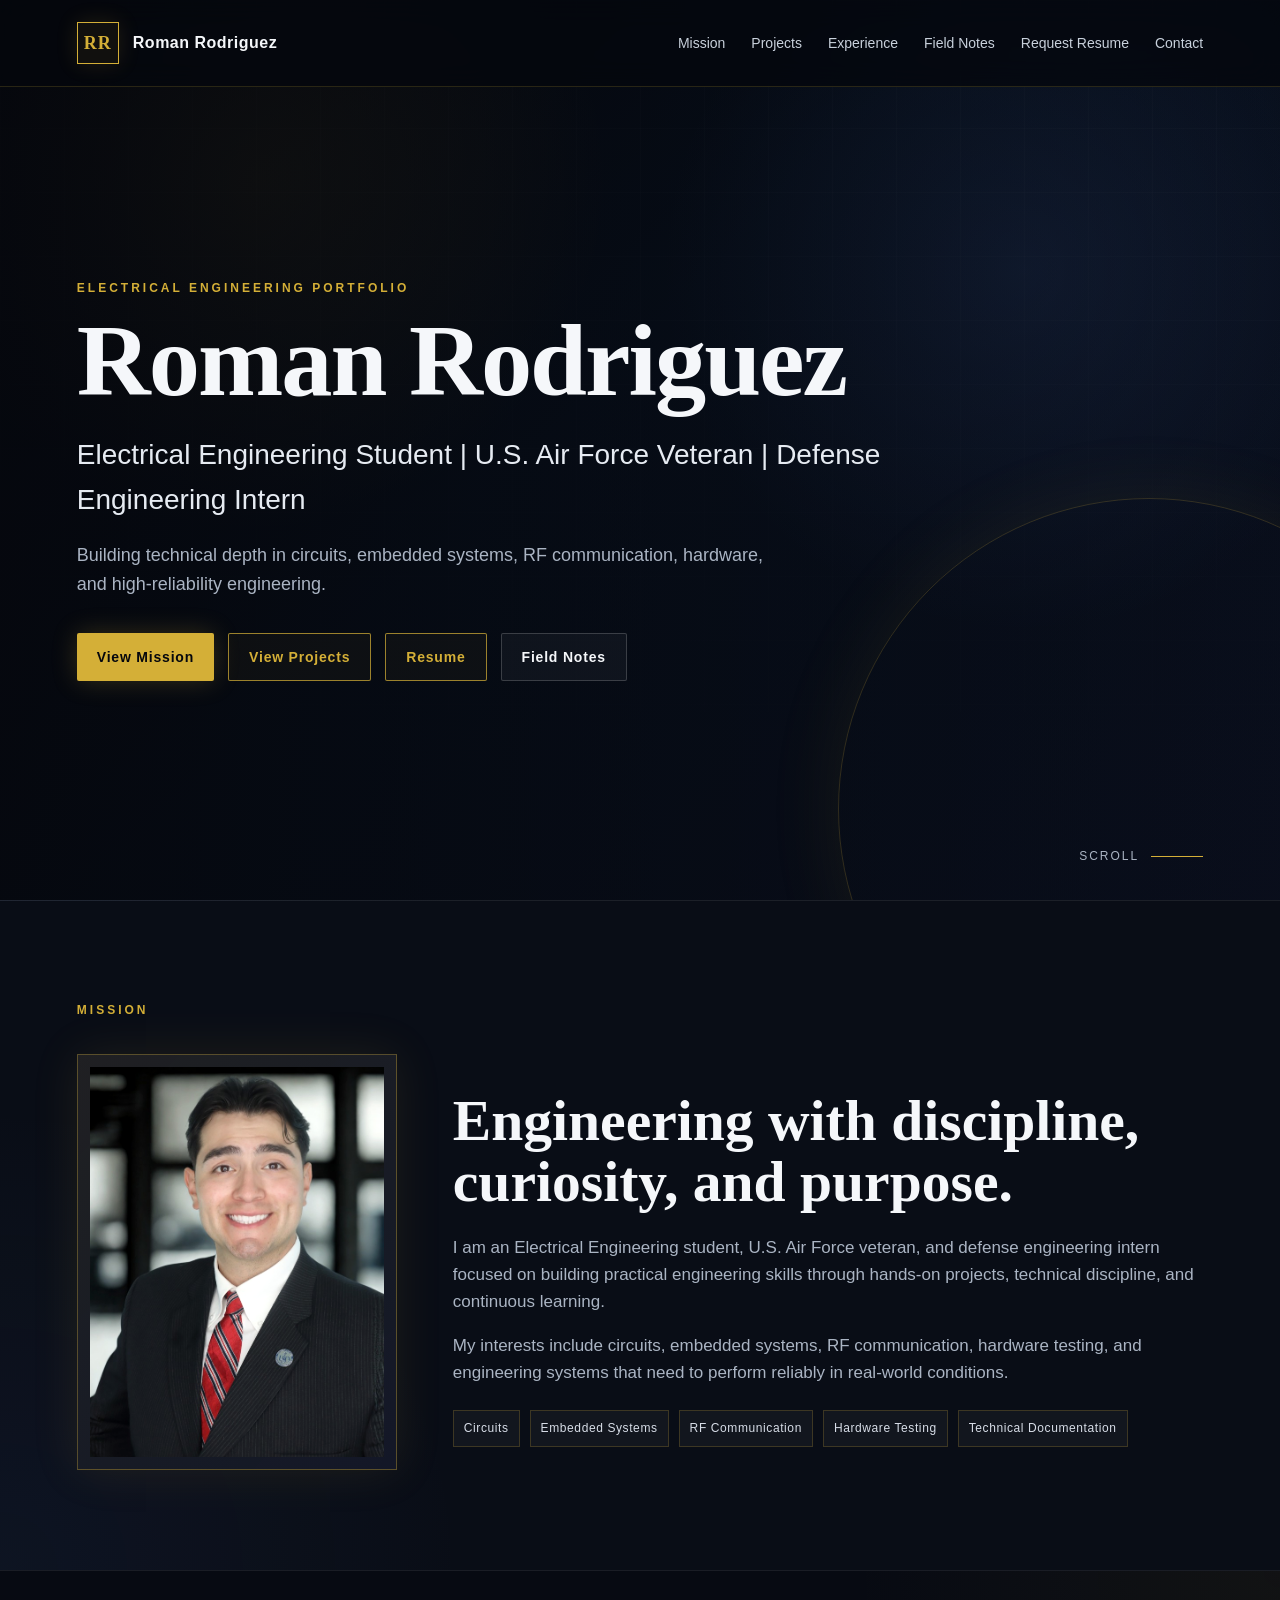
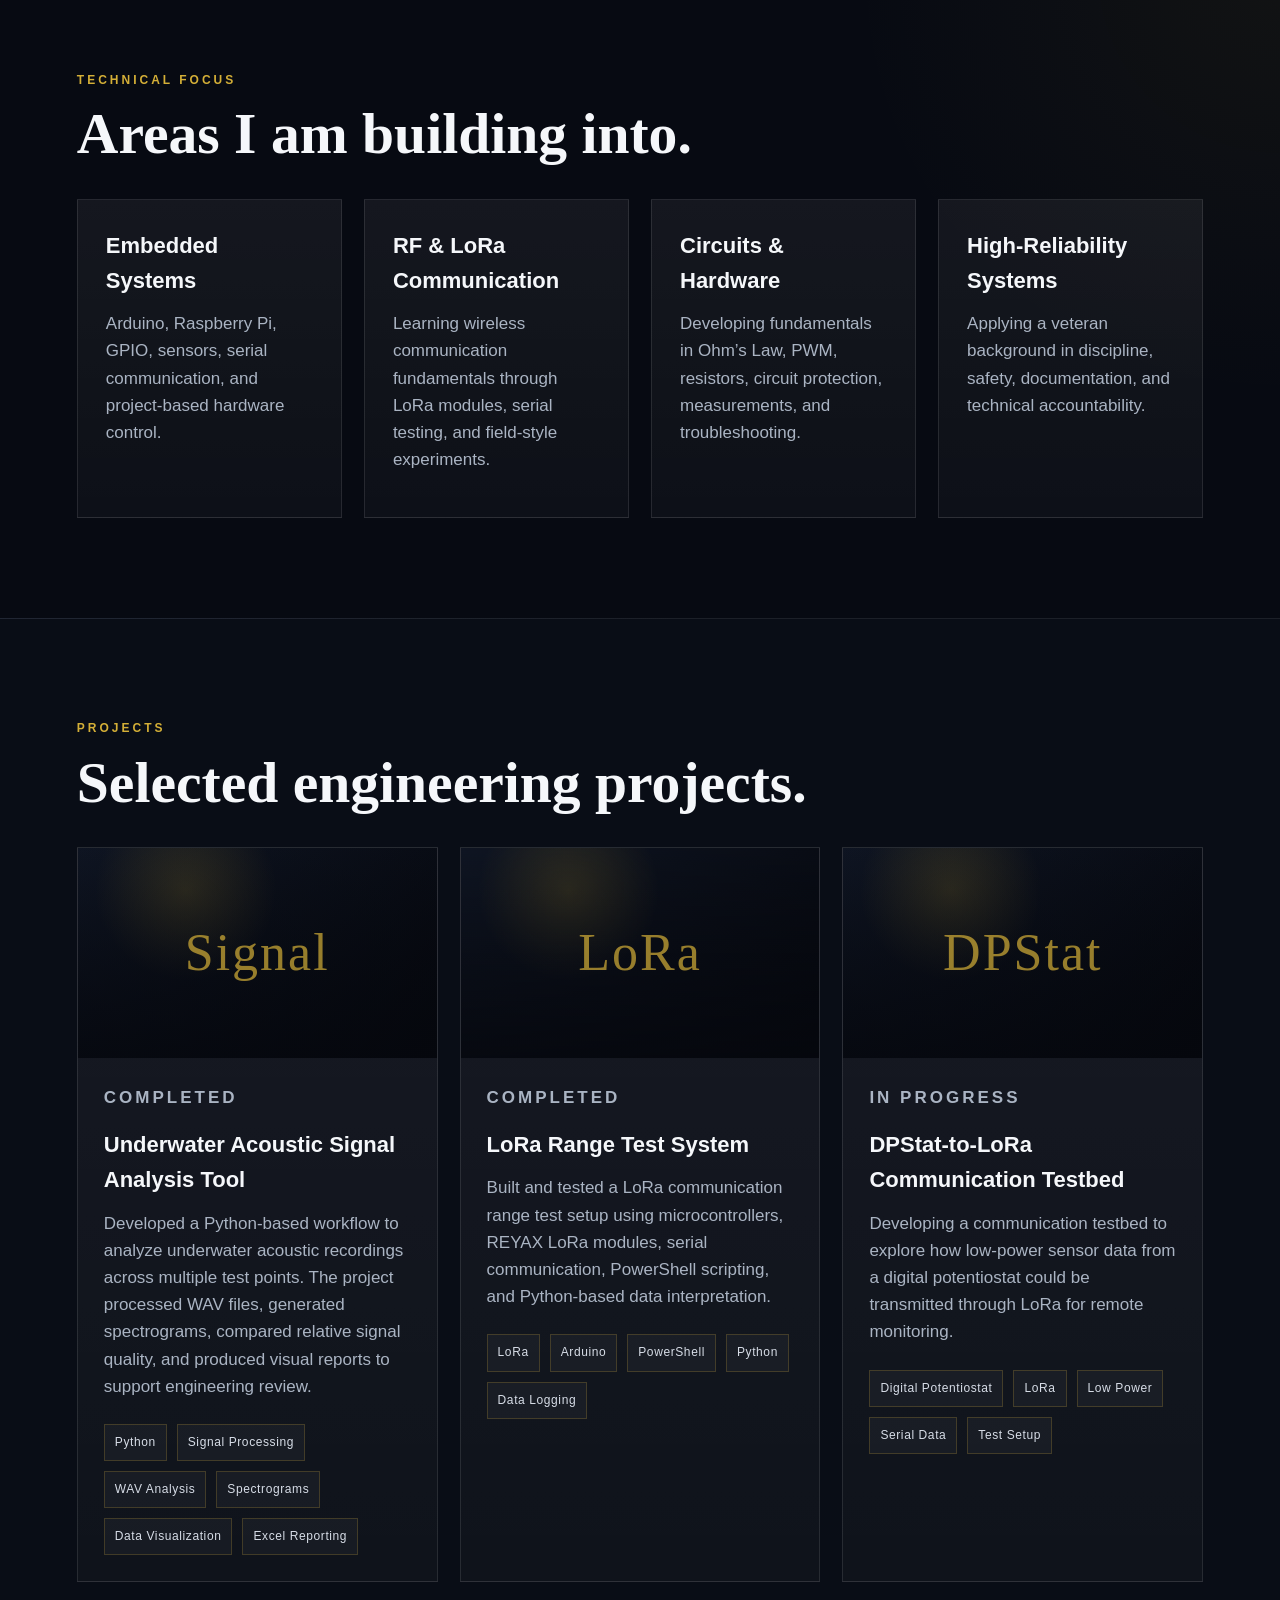
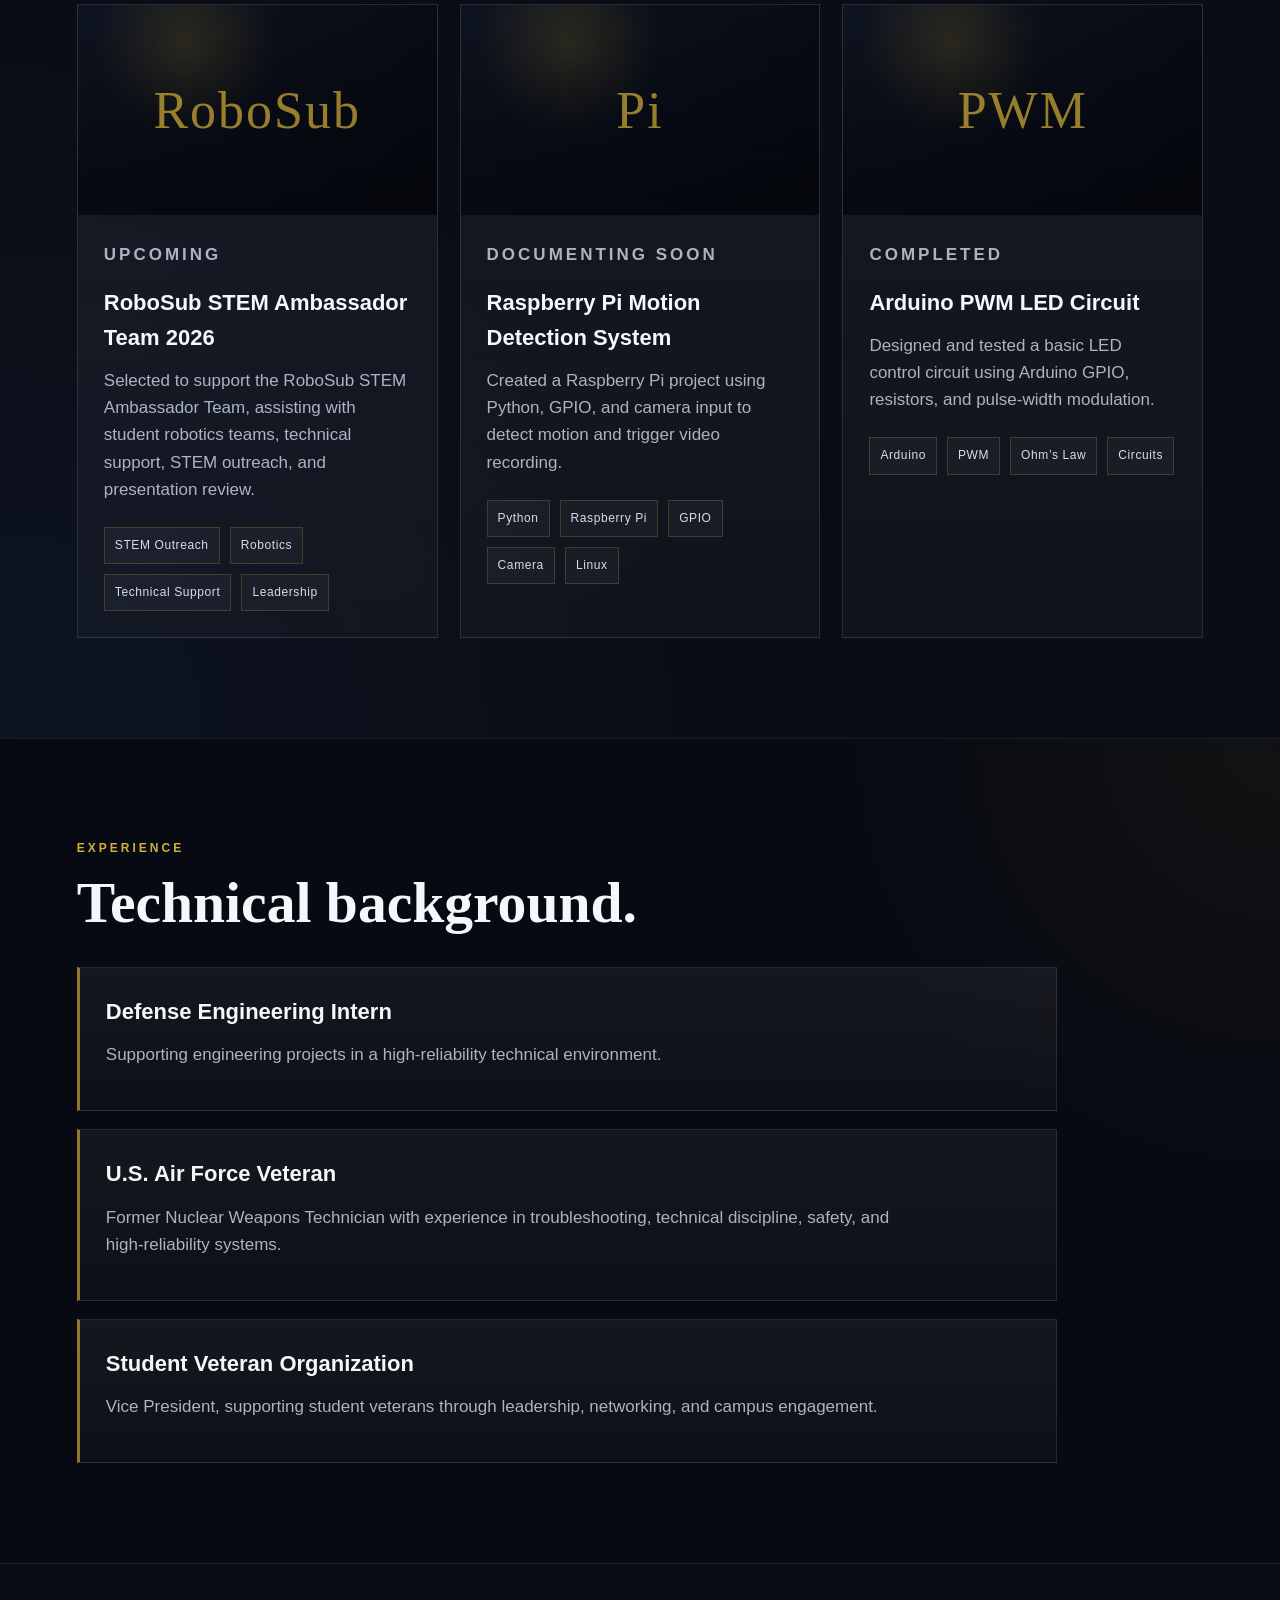
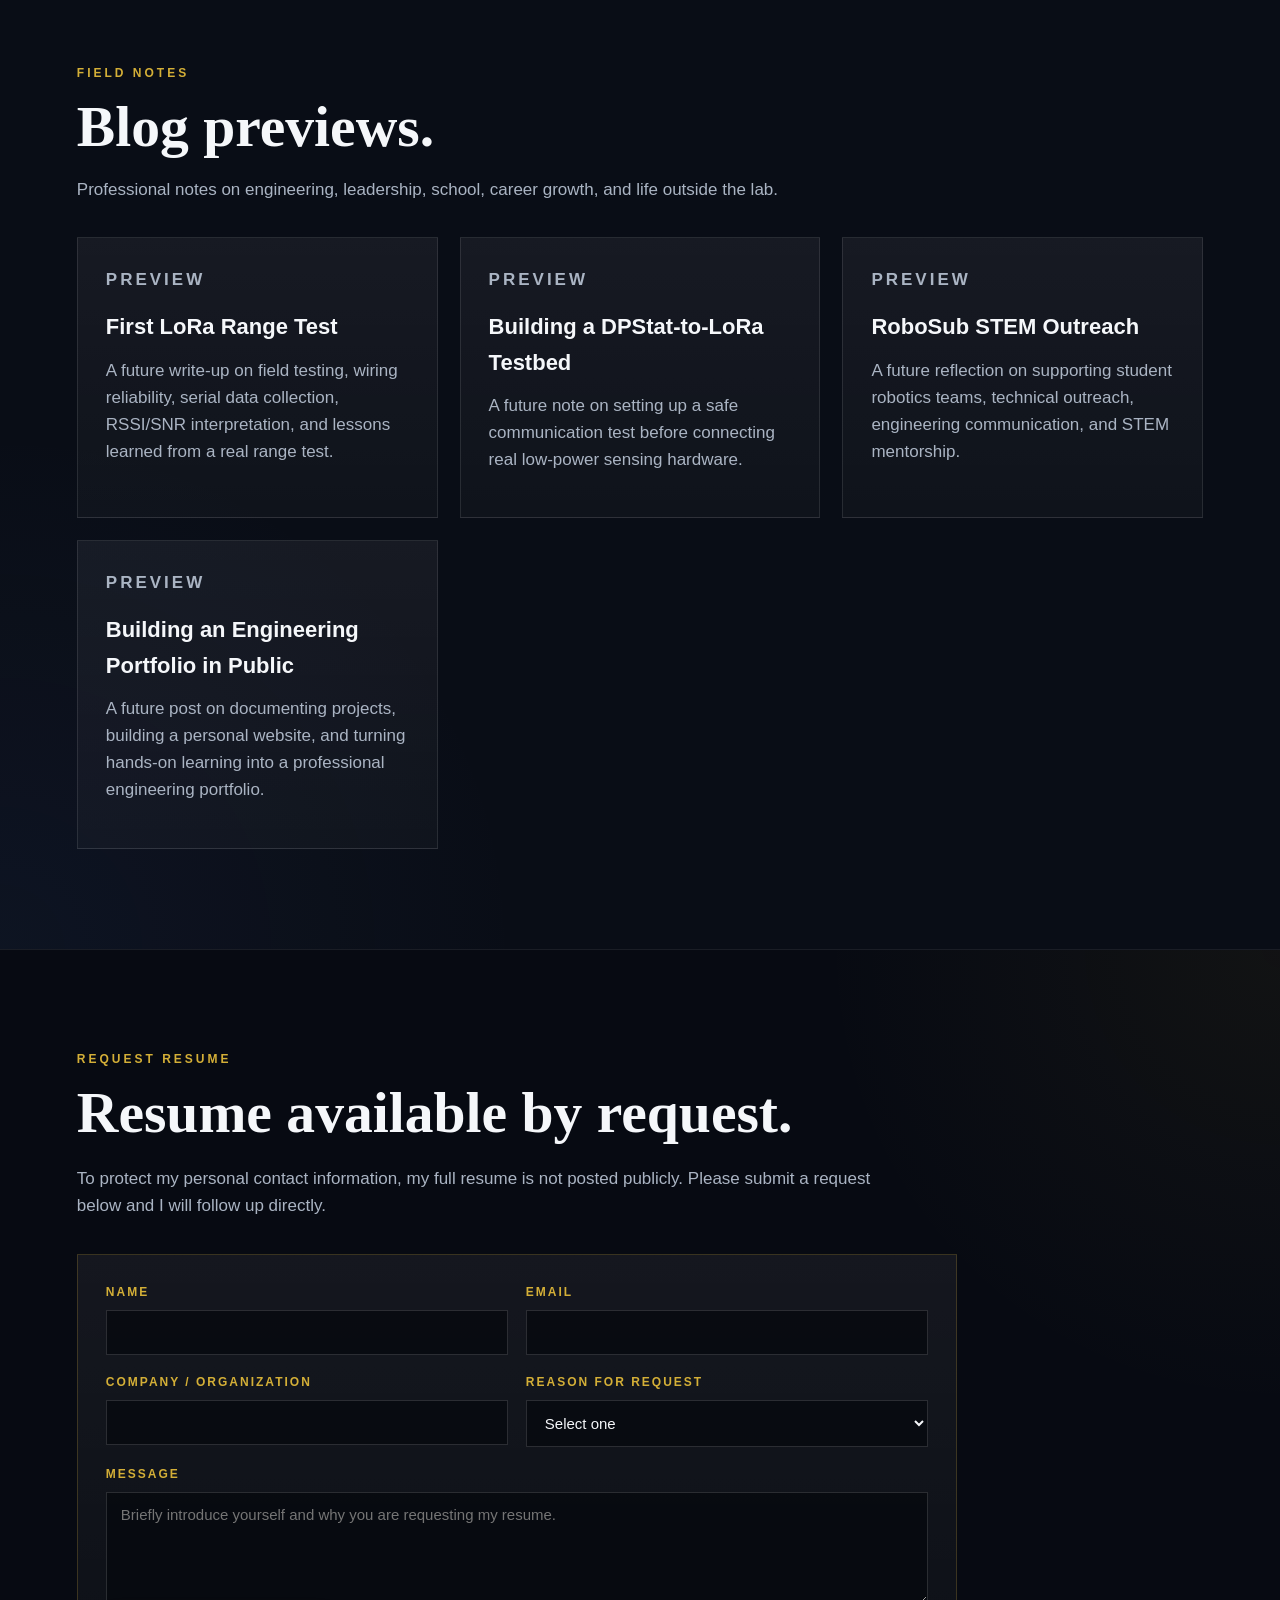
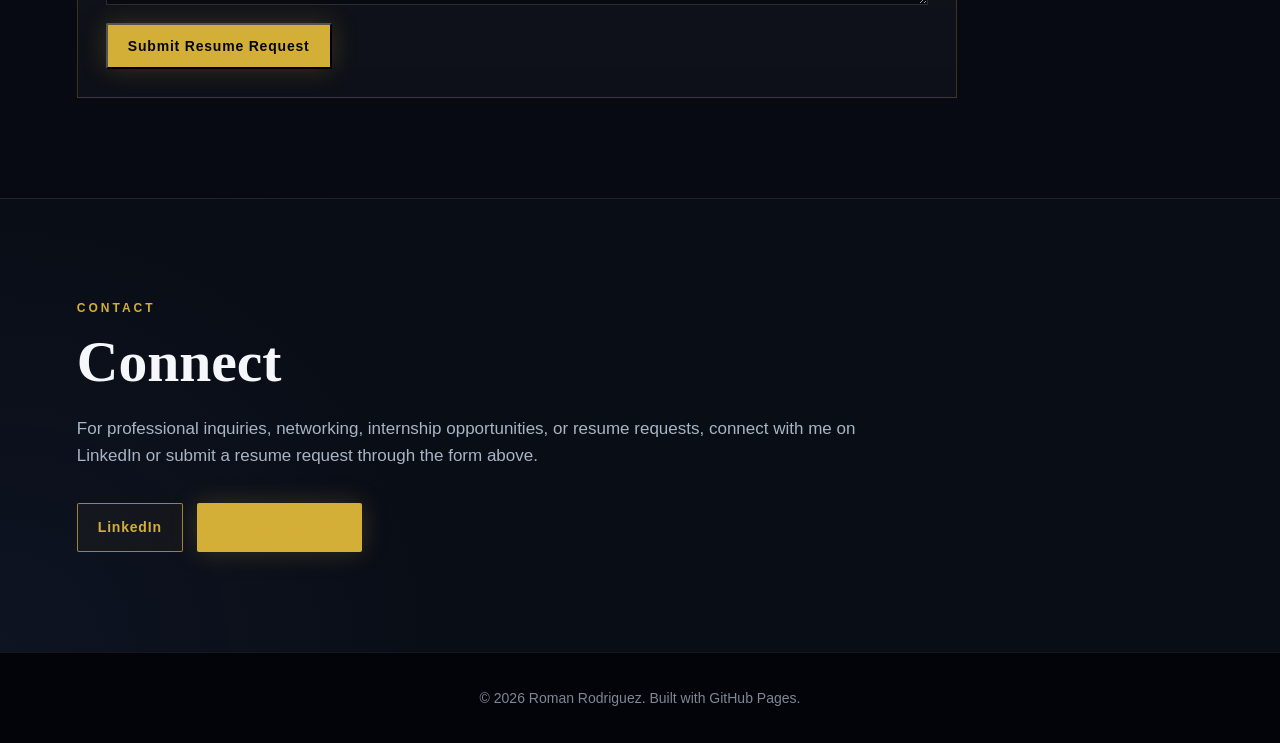
==== index.html @ f1b7f24e "Enhance project section with new project details Added details for the Underwater Acoustic Signal An" ====
<!DOCTYPE html>
<html lang="en">
<head>
  <meta charset="UTF-8" />
  <meta name="viewport" content="width=device-width, initial-scale=1.0" />

  <title>Roman Rodriguez | Electrical Engineering Portfolio</title>
  <meta name="description" content="Roman Rodriguez - Electrical Engineering student, U.S. Air Force veteran, and defense engineering intern building skills in circuits, embedded systems, RF communication, hardware, and high-reliability engineering." />

  <link rel="stylesheet" href="style.css" />
</head>

<body>
  <header class="site-header">
    <a href="#home" class="brand">
      <span class="logo-box">RR</span>
      <span>Roman Rodriguez</span>
    </a>

    <nav class="nav-links">
      <a href="#mission">Mission</a>
      <a href="#projects">Projects</a>
      <a href="#experience">Experience</a>
      <a href="#field-notes">Field Notes</a>
      <a href="#resume">Request Resume</a>
      <a href="#contact">Contact</a>
    </nav>
  </header>

  <main>
    <section id="home" class="hero">
      <div class="hero-overlay"></div>

      <div class="hero-content">
        <p class="eyebrow">Electrical Engineering Portfolio</p>

        <h1>Roman Rodriguez</h1>

        <p class="hero-subtitle">
          Electrical Engineering Student | U.S. Air Force Veteran | Defense Engineering Intern
        </p>

        <p class="hero-text">
          Building technical depth in circuits, embedded systems, RF communication,
          hardware, and high-reliability engineering.
        </p>

        <div class="hero-buttons">
          <a href="#mission" class="btn primary">View Mission</a>
          <a href="#projects" class="btn secondary">View Projects</a>
          <a href="#resume" class="btn secondary">Resume</a>
          <a href="#field-notes" class="btn ghost">Field Notes</a>
        </div>
      </div>

      <div class="scroll-indicator">
        <span>Scroll</span>
        <div class="scroll-line"></div>
      </div>
    </section>

    <section id="mission" class="section mission-section">
      <div class="section-label">Mission</div>

      <div class="mission-grid">
        <div class="portrait-frame">
          <img src="images/headshot.jpg" alt="Roman Rodriguez headshot">
        </div>

        <div>
          <h2>Engineering with discipline, curiosity, and purpose.</h2>

          <p>
            I am an Electrical Engineering student, U.S. Air Force veteran, and
            defense engineering intern focused on building practical engineering
            skills through hands-on projects, technical discipline, and continuous learning.
          </p>

          <p>
            My interests include circuits, embedded systems, RF communication,
            hardware testing, and engineering systems that need to perform reliably
            in real-world conditions.
          </p>

          <div class="focus-tags">
            <span>Circuits</span>
            <span>Embedded Systems</span>
            <span>RF Communication</span>
            <span>Hardware Testing</span>
            <span>Technical Documentation</span>
          </div>
        </div>
      </div>
    </section>

    <section class="section focus-section">
      <div class="section-label">Technical Focus</div>

      <h2>Areas I am building into.</h2>

      <div class="cards four-cards">
        <article class="card">
          <h3>Embedded Systems</h3>
          <p>Arduino, Raspberry Pi, GPIO, sensors, serial communication, and project-based hardware control.</p>
        </article>

        <article class="card">
          <h3>RF & LoRa Communication</h3>
          <p>Learning wireless communication fundamentals through LoRa modules, serial testing, and field-style experiments.</p>
        </article>

        <article class="card">
          <h3>Circuits & Hardware</h3>
          <p>Developing fundamentals in Ohm’s Law, PWM, resistors, circuit protection, measurements, and troubleshooting.</p>
        </article>

        <article class="card">
          <h3>High-Reliability Systems</h3>
          <p>Applying a veteran background in discipline, safety, documentation, and technical accountability.</p>
        </article>
      </div>
    </section>

   <section id="projects" class="section projects-section">
  <div class="section-label">Projects</div>

  <h2>Selected engineering projects.</h2>

  <div class="cards project-cards">
    <article class="project-card">
      <div class="project-image placeholder-bg">Signal</div>
      <div class="project-content">
        <p class="status">Completed</p>
        <h3>Underwater Acoustic Signal Analysis Tool</h3>
        <p>
          Developed a Python-based workflow to analyze underwater acoustic recordings
          across multiple test points. The project processed WAV files, generated
          spectrograms, compared relative signal quality, and produced visual reports
          to support engineering review.
        </p>
        <div class="project-tags">
          <span>Python</span>
          <span>Signal Processing</span>
          <span>WAV Analysis</span>
          <span>Spectrograms</span>
          <span>Data Visualization</span>
          <span>Excel Reporting</span>
        </div>
      </div>
    </article>

    <article class="project-card">
      <div class="project-image placeholder-bg">LoRa</div>
      <div class="project-content">
        <p class="status">Completed</p>
        <h3>LoRa Range Test System</h3>
        <p>
          Built and tested a LoRa communication range test setup using microcontrollers,
          REYAX LoRa modules, serial communication, PowerShell scripting, and Python-based
          data interpretation.
        </p>
        <div class="project-tags">
          <span>LoRa</span>
          <span>Arduino</span>
          <span>PowerShell</span>
          <span>Python</span>
          <span>Data Logging</span>
        </div>
      </div>
    </article>

    <article class="project-card">
      <div class="project-image placeholder-bg">DPStat</div>
      <div class="project-content">
        <p class="status">In Progress</p>
        <h3>DPStat-to-LoRa Communication Testbed</h3>
        <p>
          Developing a communication testbed to explore how low-power sensor data from a
          digital potentiostat could be transmitted through LoRa for remote monitoring.
        </p>
        <div class="project-tags">
          <span>Digital Potentiostat</span>
          <span>LoRa</span>
          <span>Low Power</span>
          <span>Serial Data</span>
          <span>Test Setup</span>
        </div>
      </div>
    </article>

    <article class="project-card">
      <div class="project-image placeholder-bg">RoboSub</div>
      <div class="project-content">
        <p class="status">Upcoming</p>
        <h3>RoboSub STEM Ambassador Team 2026</h3>
        <p>
          Selected to support the RoboSub STEM Ambassador Team, assisting with student
          robotics teams, technical support, STEM outreach, and presentation review.
        </p>
        <div class="project-tags">
          <span>STEM Outreach</span>
          <span>Robotics</span>
          <span>Technical Support</span>
          <span>Leadership</span>
        </div>
      </div>
    </article>

    <article class="project-card">
      <div class="project-image placeholder-bg">Pi</div>
      <div class="project-content">
        <p class="status">Documenting Soon</p>
        <h3>Raspberry Pi Motion Detection System</h3>
        <p>
          Created a Raspberry Pi project using Python, GPIO, and camera input to detect
          motion and trigger video recording.
        </p>
        <div class="project-tags">
          <span>Python</span>
          <span>Raspberry Pi</span>
          <span>GPIO</span>
          <span>Camera</span>
          <span>Linux</span>
        </div>
      </div>
    </article>

    <article class="project-card">
      <div class="project-image placeholder-bg">PWM</div>
      <div class="project-content">
        <p class="status">Completed</p>
        <h3>Arduino PWM LED Circuit</h3>
        <p>
          Designed and tested a basic LED control circuit using Arduino GPIO, resistors,
          and pulse-width modulation.
        </p>
        <div class="project-tags">
          <span>Arduino</span>
          <span>PWM</span>
          <span>Ohm’s Law</span>
          <span>Circuits</span>
        </div>
      </div>
    </article>
  </div>
</section>

    <section id="experience" class="section experience-section">
      <div class="section-label">Experience</div>

      <h2>Technical background.</h2>

      <div class="timeline">
        <div class="timeline-item">
          <h3>Defense Engineering Intern</h3>
          <p>Supporting engineering projects in a high-reliability technical environment.</p>
        </div>

        <div class="timeline-item">
          <h3>U.S. Air Force Veteran</h3>
          <p>
            Former Nuclear Weapons Technician with experience in troubleshooting,
            technical discipline, safety, and high-reliability systems.
          </p>
        </div>

        <div class="timeline-item">
          <h3>Student Veteran Organization</h3>
          <p>
            Vice President, supporting student veterans through leadership,
            networking, and campus engagement.
          </p>
        </div>
      </div>
    </section>

   <section id="field-notes" class="section field-notes-section">
  <div class="section-label">Field Notes</div>

  <h2>Blog previews.</h2>

  <p class="section-intro">
    Professional notes on engineering, leadership, school, career growth, and life outside the lab.
  </p>

  <div class="cards blog-cards">
    <article class="card">
      <p class="status">Preview</p>
      <h3>First LoRa Range Test</h3>
      <p>
        A future write-up on field testing, wiring reliability, serial data collection,
        RSSI/SNR interpretation, and lessons learned from a real range test.
      </p>
    </article>

    <article class="card">
      <p class="status">Preview</p>
      <h3>Building a DPStat-to-LoRa Testbed</h3>
      <p>
        A future note on setting up a safe communication test before connecting real
        low-power sensing hardware.
      </p>
    </article>

    <article class="card">
      <p class="status">Preview</p>
      <h3>RoboSub STEM Outreach</h3>
      <p>
        A future reflection on supporting student robotics teams, technical outreach,
        engineering communication, and STEM mentorship.
      </p>
    </article>

    <article class="card">
      <p class="status">Preview</p>
      <h3>Building an Engineering Portfolio in Public</h3>
      <p>
        A future post on documenting projects, building a personal website, and turning
        hands-on learning into a professional engineering portfolio.
      </p>
    </article>
  </div>
</section>

    <section id="resume" class="section resume-section">
  <div class="section-label">Request Resume</div>

  <h2>Resume available by request.</h2>

  <p>
    To protect my personal contact information, my full resume is not posted publicly.
    Please submit a request below and I will follow up directly.
  </p>

  <form class="resume-form" action="https://formspree.io/f/xvznwaaa" method="POST">
    <div class="form-row">
      <div class="form-group">
        <label for="name">Name</label>
        <input id="name" name="name" type="text" required>
      </div>

      <div class="form-group">
        <label for="email">Email</label>
        <input id="email" name="email" type="email" required>
      </div>
    </div>

    <div class="form-row">
      <div class="form-group">
        <label for="company">Company / Organization</label>
        <input id="company" name="company" type="text">
      </div>

      <div class="form-group">
        <label for="reason">Reason for Request</label>
        <select id="reason" name="reason" required>
          <option value="">Select one</option>
          <option value="Recruiting / Hiring">Recruiting / Hiring</option>
          <option value="Networking">Networking</option>
          <option value="Internship / Career Opportunity">Internship / Career Opportunity</option>
          <option value="Academic / Professional Connection">Academic / Professional Connection</option>
          <option value="Other">Other</option>
        </select>
      </div>
    </div>

    <div class="form-group">
      <label for="message">Message</label>
      <textarea id="message" name="message" rows="5" placeholder="Briefly introduce yourself and why you are requesting my resume."></textarea>
    </div>

    <input type="hidden" name="request_type" value="Resume Request from romanrodriguez.dev">

    <button type="submit" class="btn primary">Submit Resume Request</button>
  </form>
</section>

    <section id="contact" class="section contact-section">
  <div class="section-label">Contact</div>

  <h2>Connect</h2>

  <p>
    For professional inquiries, networking, internship opportunities, or resume requests,
    connect with me on LinkedIn or submit a resume request through the form above.
  </p>

  <div class="contact-links">
    <a href="https://www.linkedin.com/in/romanarod/" class="btn secondary" target="_blank" rel="noopener noreferrer">LinkedIn</a>
    <a href="#resume" class="btn primary">Request Resume</a>
  </div>
</section>
  </main>

  <footer>
    <p>© 2026 Roman Rodriguez. Built with GitHub Pages.</p>
  </footer>
</body>
</html>
---- style.css ----
* {
  margin: 0;
  padding: 0;
  box-sizing: border-box;
}

html {
  scroll-behavior: smooth;
}

body {
  font-family: Inter, Arial, Helvetica, sans-serif;
  background: #05070d;
  color: #f5f7fa;
  line-height: 1.6;
}

a {
  color: inherit;
  text-decoration: none;
}

.site-header {
  position: fixed;
  top: 0;
  width: 100%;
  z-index: 100;
  display: flex;
  justify-content: space-between;
  align-items: center;
  padding: 22px 6%;
  background: rgba(5, 7, 13, 0.78);
  backdrop-filter: blur(14px);
  border-bottom: 1px solid rgba(212, 175, 55, 0.18);
}

.brand {
  display: flex;
  align-items: center;
  gap: 14px;
  font-weight: 700;
  letter-spacing: 0.5px;
}

.logo-box {
  display: inline-flex;
  align-items: center;
  justify-content: center;
  width: 42px;
  height: 42px;
  border: 1px solid #d4af37;
  color: #d4af37;
  font-family: Georgia, serif;
  font-size: 18px;
  letter-spacing: 1px;
  background: rgba(212, 175, 55, 0.06);
  box-shadow: 0 0 22px rgba(212, 175, 55, 0.14);
}

.nav-links {
  display: flex;
  gap: 26px;
  font-size: 14px;
  color: #c9d1dc;
}

.nav-links a {
  transition: color 0.25s ease;
}

.nav-links a:hover {
  color: #d4af37;
}

.hero {
  position: relative;
  min-height: 100vh;
  display: flex;
  align-items: center;
  padding: 140px 6% 80px;
  overflow: hidden;
  background:
    radial-gradient(circle at 20% 20%, rgba(212, 175, 55, 0.16), transparent 28%),
    radial-gradient(circle at 80% 30%, rgba(72, 105, 180, 0.20), transparent 30%),
    linear-gradient(135deg, #030409 0%, #07111f 45%, #0b1020 100%);
}

.hero::before {
  content: "";
  position: absolute;
  inset: 0;
  background-image:
    linear-gradient(rgba(255,255,255,0.035) 1px, transparent 1px),
    linear-gradient(90deg, rgba(255,255,255,0.035) 1px, transparent 1px);
  background-size: 64px 64px;
  mask-image: linear-gradient(to bottom, rgba(0,0,0,0.8), transparent);
}

.hero::after {
  content: "";
  position: absolute;
  width: 620px;
  height: 620px;
  right: -180px;
  bottom: -220px;
  border: 1px solid rgba(212, 175, 55, 0.2);
  border-radius: 50%;
  box-shadow: 0 0 80px rgba(212, 175, 55, 0.08);
}

.hero-overlay {
  position: absolute;
  inset: 0;
  background: linear-gradient(90deg, rgba(5,7,13,0.88), rgba(5,7,13,0.25));
}

.hero-content {
  position: relative;
  z-index: 2;
  max-width: 980px;
}

.eyebrow,
.section-label,
.status {
  color: #d4af37;
  text-transform: uppercase;
  letter-spacing: 3px;
  font-size: 12px;
  font-weight: 700;
}

h1 {
  margin-top: 14px;
  font-family: Georgia, "Times New Roman", serif;
  font-size: clamp(52px, 8vw, 112px);
  line-height: 0.95;
  letter-spacing: -2px;
}

.hero-subtitle {
  margin-top: 24px;
  font-size: clamp(18px, 2.2vw, 28px);
  color: #e6ebf2;
  max-width: 900px;
}

.hero-text {
  margin-top: 18px;
  max-width: 720px;
  color: #aab4c3;
  font-size: 18px;
}

.hero-buttons,
.contact-links {
  display: flex;
  flex-wrap: wrap;
  gap: 14px;
  margin-top: 34px;
}

.btn {
  display: inline-flex;
  align-items: center;
  justify-content: center;
  min-height: 46px;
  padding: 12px 20px;
  border-radius: 2px;
  font-size: 14px;
  font-weight: 700;
  letter-spacing: 0.8px;
  transition: transform 0.25s ease, box-shadow 0.25s ease, background 0.25s ease;
}

.btn:hover {
  transform: translateY(-2px);
}

.primary {
  background: #d4af37;
  color: #05070d;
  box-shadow: 0 0 26px rgba(212, 175, 55, 0.22);
}

.secondary {
  border: 1px solid rgba(212, 175, 55, 0.72);
  color: #d4af37;
  background: rgba(212, 175, 55, 0.04);
}

.ghost {
  border: 1px solid rgba(255,255,255,0.18);
  color: #f5f7fa;
  background: rgba(255,255,255,0.04);
}

.scroll-indicator {
  position: absolute;
  right: 6%;
  bottom: 34px;
  z-index: 2;
  display: flex;
  align-items: center;
  gap: 12px;
  color: #aab4c3;
  font-size: 12px;
  text-transform: uppercase;
  letter-spacing: 2px;
}

.scroll-line {
  width: 52px;
  height: 1px;
  background: #d4af37;
}

.section {
  padding: 100px 6%;
  border-top: 1px solid rgba(255,255,255,0.08);
  background:
    radial-gradient(circle at top right, rgba(212, 175, 55, 0.05), transparent 30%),
    #070a12;
}

.section:nth-of-type(even) {
  background:
    radial-gradient(circle at bottom left, rgba(72, 105, 180, 0.08), transparent 32%),
    #090d16;
}

.section h2 {
  margin-top: 14px;
  margin-bottom: 22px;
  max-width: 820px;
  font-family: Georgia, "Times New Roman", serif;
  font-size: clamp(34px, 4.5vw, 64px);
  line-height: 1.05;
}

.section p {
  color: #aab4c3;
  max-width: 820px;
  font-size: 17px;
  margin-bottom: 16px;
}

.mission-grid {
  display: grid;
  grid-template-columns: 320px 1fr;
  gap: 56px;
  align-items: center;
  margin-top: 34px;
}

.portrait-frame {
  border: 1px solid rgba(212, 175, 55, 0.35);
  background:
    linear-gradient(135deg, rgba(212,175,55,0.10), rgba(255,255,255,0.03)),
    #0b1020;
  padding: 12px;
  box-shadow: 0 0 45px rgba(212, 175, 55, 0.10);
}

.portrait-frame img {
  width: 100%;
  height: 390px;
  object-fit: cover;
  display: block;
  filter: grayscale(12%) contrast(105%);
}

.focus-tags,
.project-tags {
  display: flex;
  flex-wrap: wrap;
  gap: 10px;
  margin-top: 24px;
}

.focus-tags span,
.project-tags span {
  border: 1px solid rgba(212, 175, 55, 0.22);
  color: #d7dde7;
  background: rgba(255,255,255,0.035);
  padding: 8px 10px;
  font-size: 12px;
  letter-spacing: 0.6px;
}

.cards {
  display: grid;
  gap: 22px;
  margin-top: 34px;
}

.four-cards {
  grid-template-columns: repeat(4, 1fr);
}

.project-cards,
.blog-cards {
  grid-template-columns: repeat(3, 1fr);
}

.card,
.project-card,
.timeline-item {
  border: 1px solid rgba(255,255,255,0.10);
  background: linear-gradient(180deg, rgba(255,255,255,0.055), rgba(255,255,255,0.025));
  transition: transform 0.25s ease, border-color 0.25s ease, box-shadow 0.25s ease;
}

.card:hover,
.project-card:hover,
.timeline-item:hover {
  transform: translateY(-6px);
  border-color: rgba(212, 175, 55, 0.55);
  box-shadow: 0 18px 55px rgba(0, 0, 0, 0.35);
}

.card {
  padding: 28px;
  min-height: 230px;
}

.card h3,
.project-card h3,
.timeline-item h3 {
  color: #f5f7fa;
  font-size: 22px;
  margin-bottom: 12px;
}

.project-card {
  overflow: hidden;
}

.project-image {
  height: 210px;
  display: flex;
  align-items: center;
  justify-content: center;
  color: rgba(212, 175, 55, 0.7);
  font-family: Georgia, serif;
  font-size: 52px;
  letter-spacing: 2px;
}

.placeholder-bg {
  background:
    linear-gradient(rgba(5, 7, 13, 0.2), rgba(5, 7, 13, 0.8)),
    radial-gradient(circle at 30% 20%, rgba(212, 175, 55, 0.22), transparent 30%),
    linear-gradient(135deg, #111827, #05070d);
}

.project-content {
  padding: 26px;
}

.timeline {
  display: grid;
  gap: 18px;
  margin-top: 34px;
  max-width: 980px;
}

.timeline-item {
  padding: 26px;
  border-left: 3px solid rgba(212, 175, 55, 0.65);
}

.section-intro {
  margin-top: -4px;
}

.contact-section a {
  color: #d4af37;
}

.resume-form {
  margin-top: 34px;
  max-width: 880px;
  border: 1px solid rgba(212, 175, 55, 0.22);
  background: linear-gradient(180deg, rgba(255,255,255,0.055), rgba(255,255,255,0.025));
  padding: 28px;
}

.form-row {
  display: grid;
  grid-template-columns: 1fr 1fr;
  gap: 18px;
}

.form-group {
  display: flex;
  flex-direction: column;
  margin-bottom: 18px;
}

.form-group label {
  color: #d4af37;
  font-size: 12px;
  text-transform: uppercase;
  letter-spacing: 2px;
  margin-bottom: 8px;
  font-weight: 700;
}

.form-group input,
.form-group select,
.form-group textarea {
  width: 100%;
  border: 1px solid rgba(255,255,255,0.14);
  background: rgba(5, 7, 13, 0.72);
  color: #f5f7fa;
  padding: 13px 14px;
  font-family: inherit;
  font-size: 15px;
  outline: none;
}

.form-group input:focus,
.form-group select:focus,
.form-group textarea:focus {
  border-color: rgba(212, 175, 55, 0.75);
  box-shadow: 0 0 20px rgba(212, 175, 55, 0.10);
}

.form-group textarea {
  resize: vertical;
}

@media (max-width: 760px) {
  .form-row {
    grid-template-columns: 1fr;
    gap: 0;
  }

  .resume-form {
    padding: 22px;
  }
}

footer {
  padding: 34px 6%;
  text-align: center;
  background: #030409;
  border-top: 1px solid rgba(255,255,255,0.08);
  color: #7e8795;
  font-size: 14px;
}

@media (max-width: 1050px) {
  .four-cards,
  .project-cards,
  .blog-cards {
    grid-template-columns: repeat(2, 1fr);
  }

  .mission-grid {
    grid-template-columns: 1fr;
  }

  .portrait-frame {
  max-width: 420px;
  }
}

@media (max-width: 760px) {
  .site-header {
    position: static;
    flex-direction: column;
    align-items: flex-start;
    gap: 18px;
  }

  .nav-links {
    flex-wrap: wrap;
    gap: 14px;
  }

  .hero {
    padding-top: 80px;
  }

  .four-cards,
  .project-cards,
  .blog-cards {
    grid-template-columns: 1fr;
  }

  .scroll-indicator {
    display: none;
  }

  .section {
    padding: 76px 6%;
  }
}
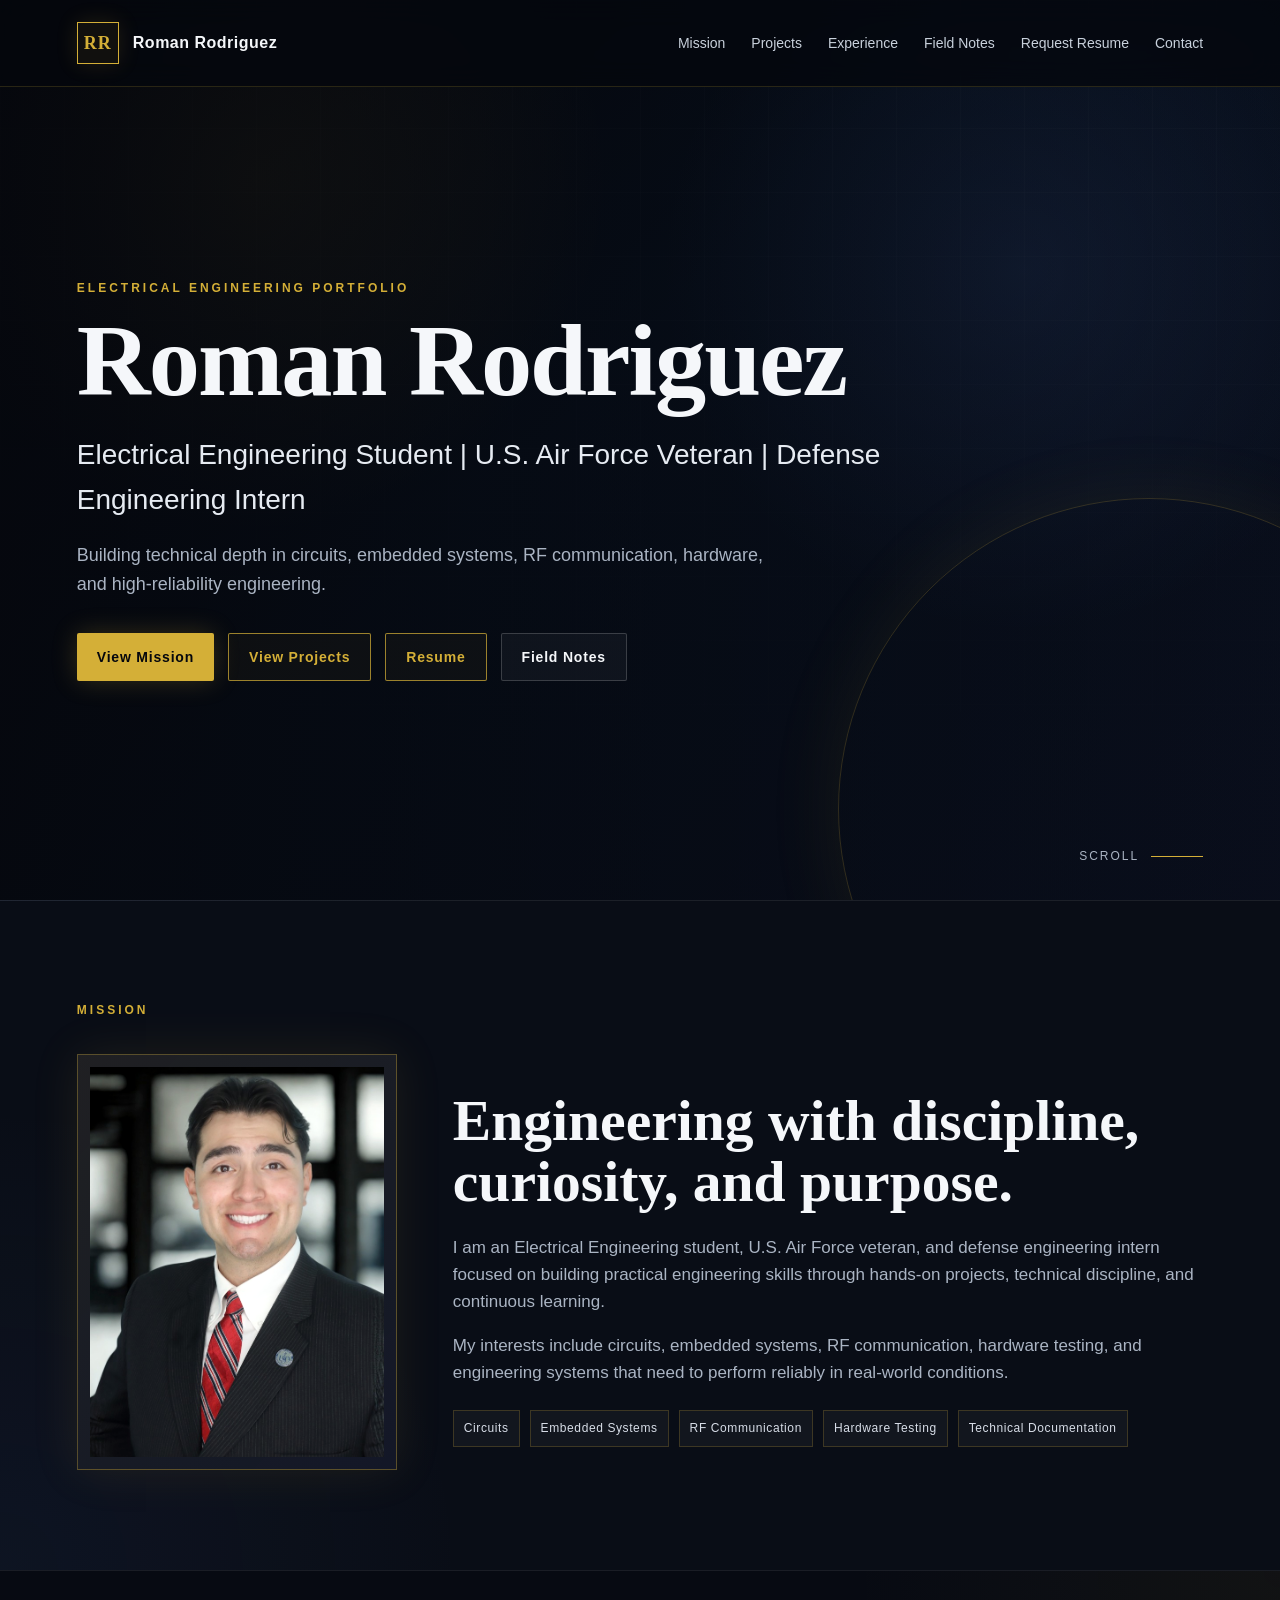
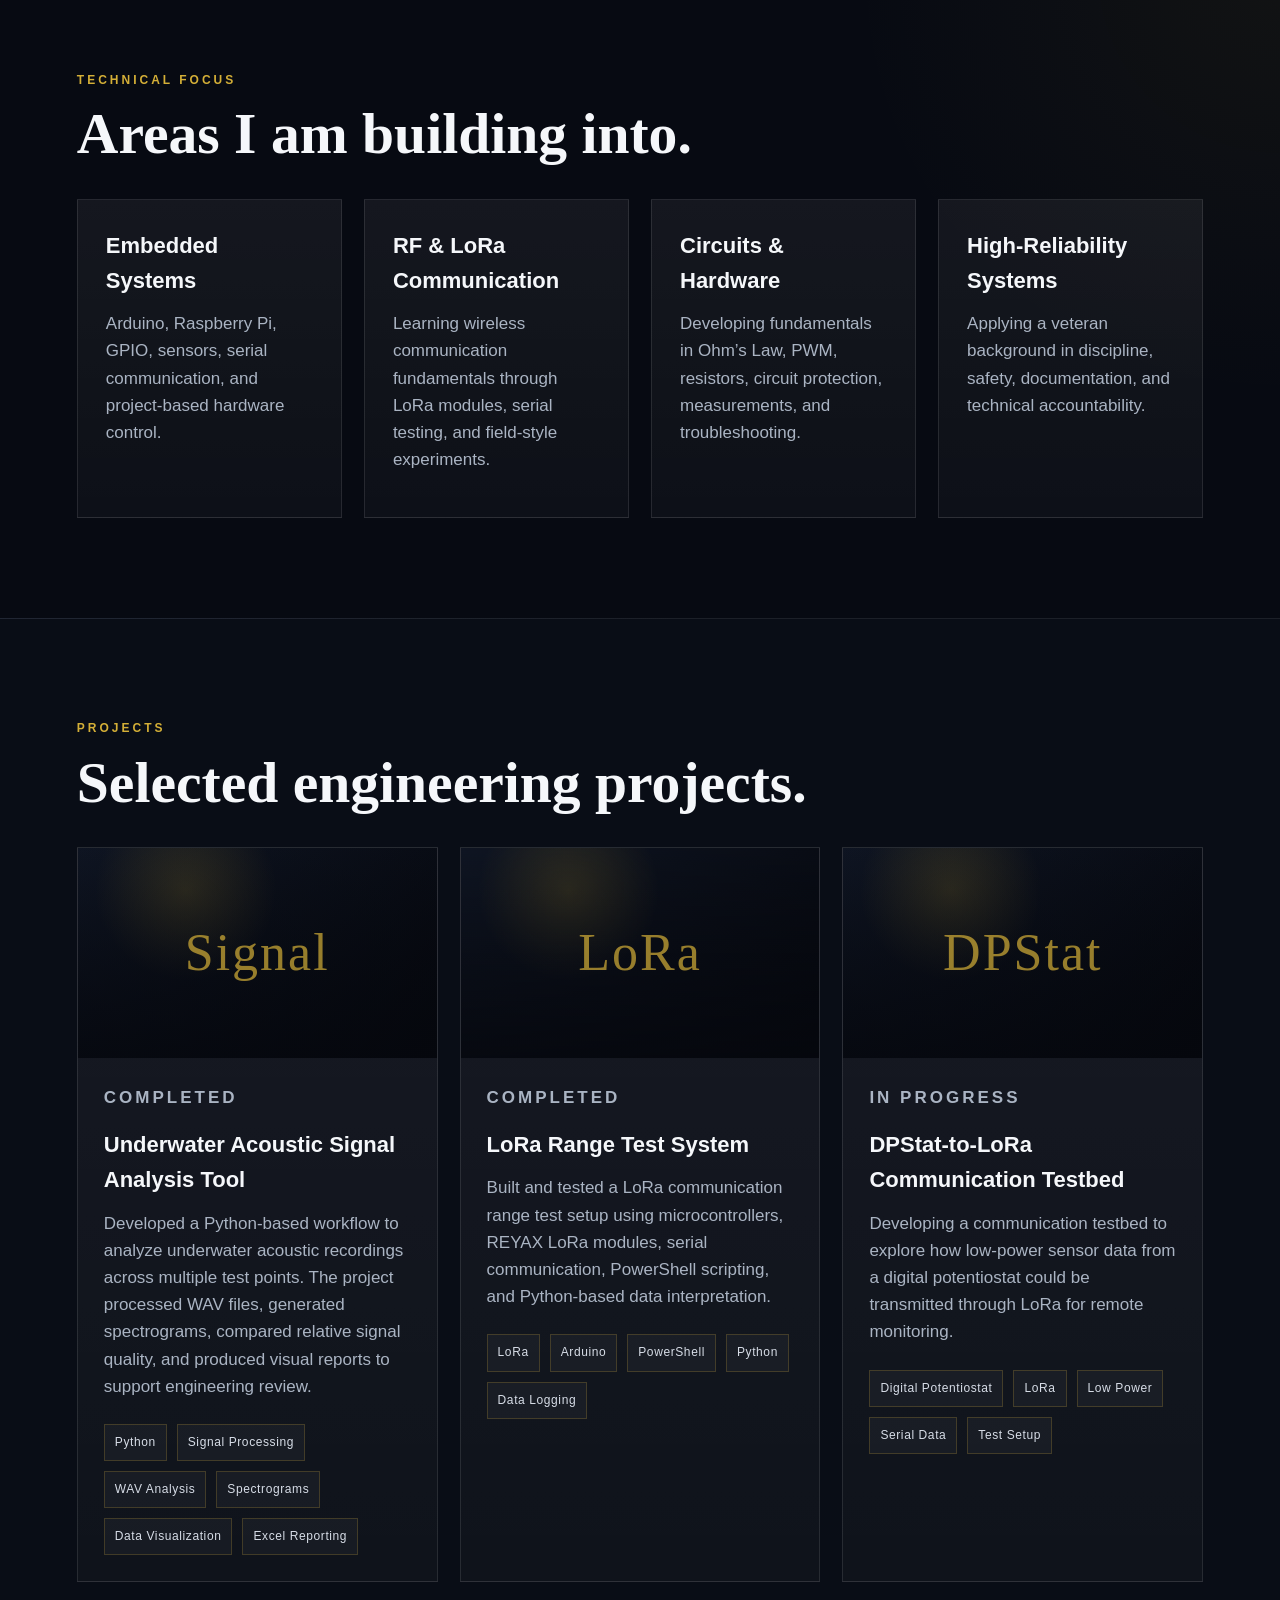
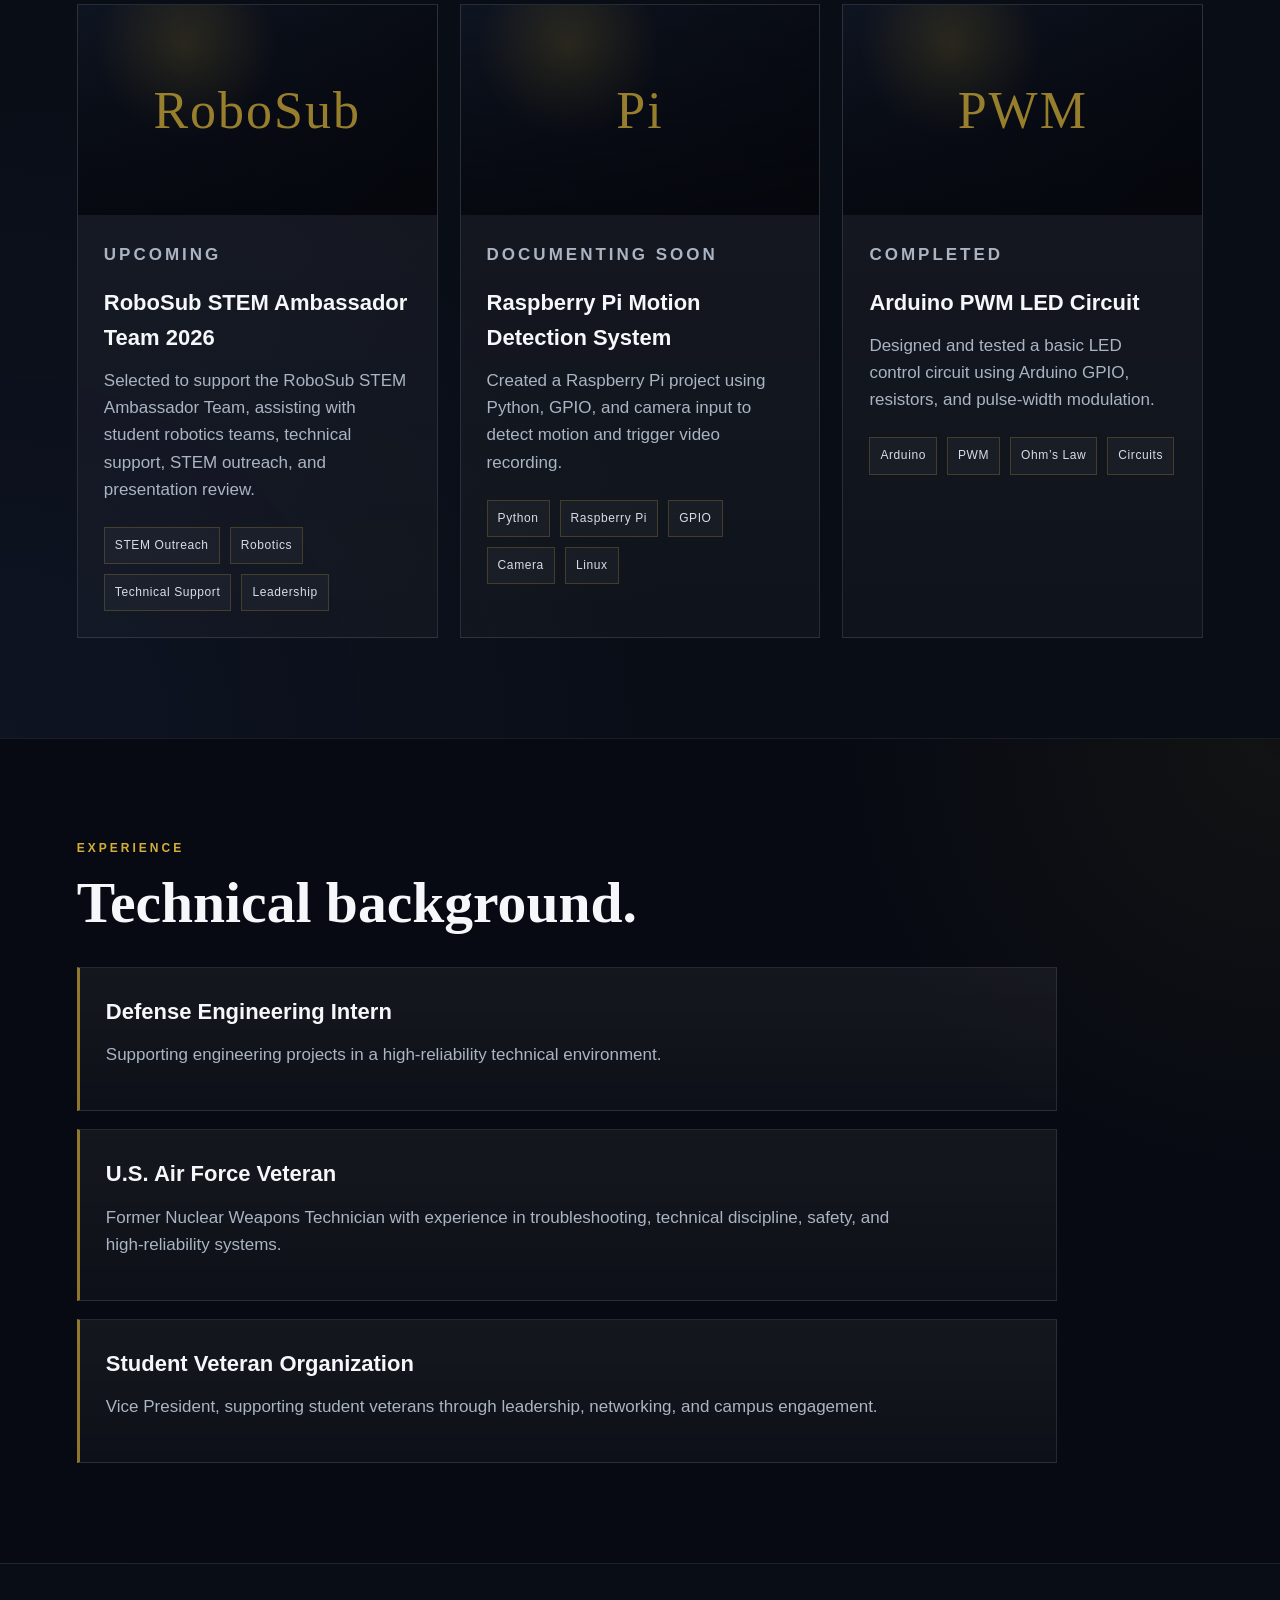
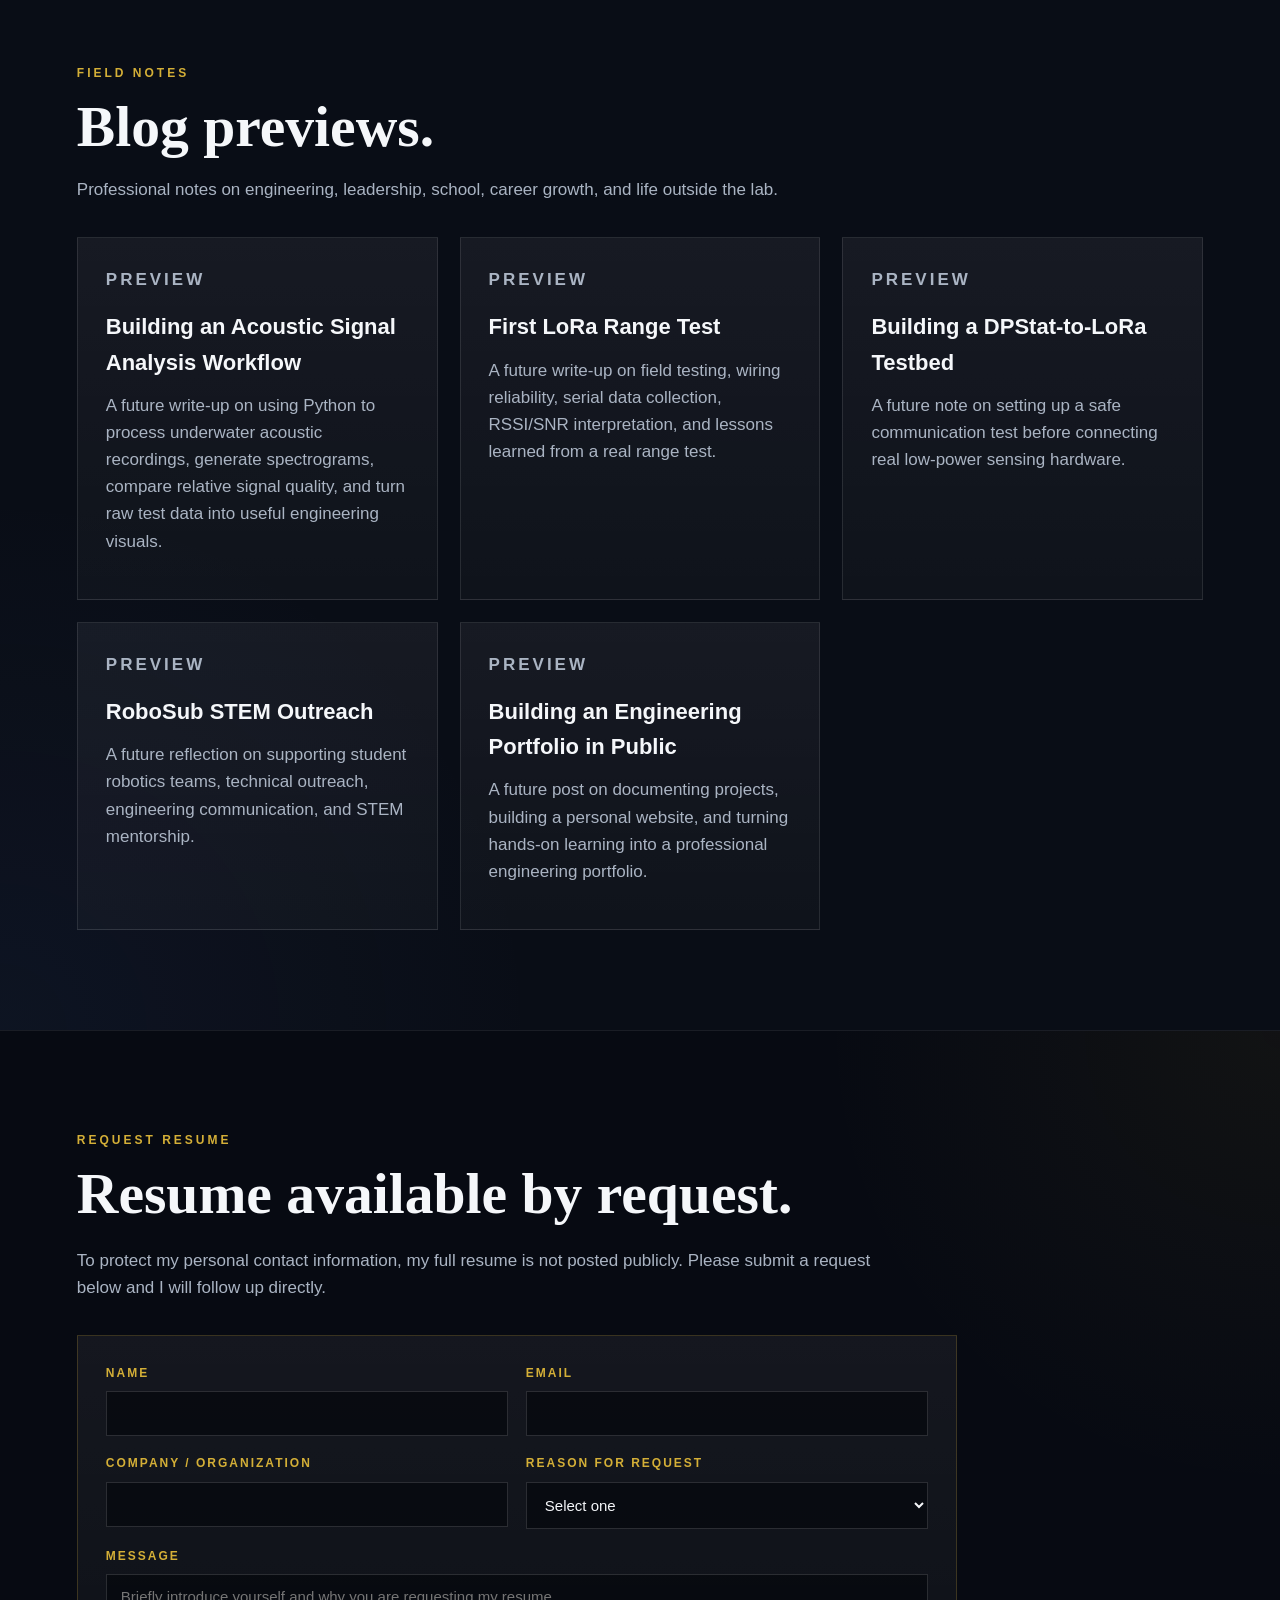
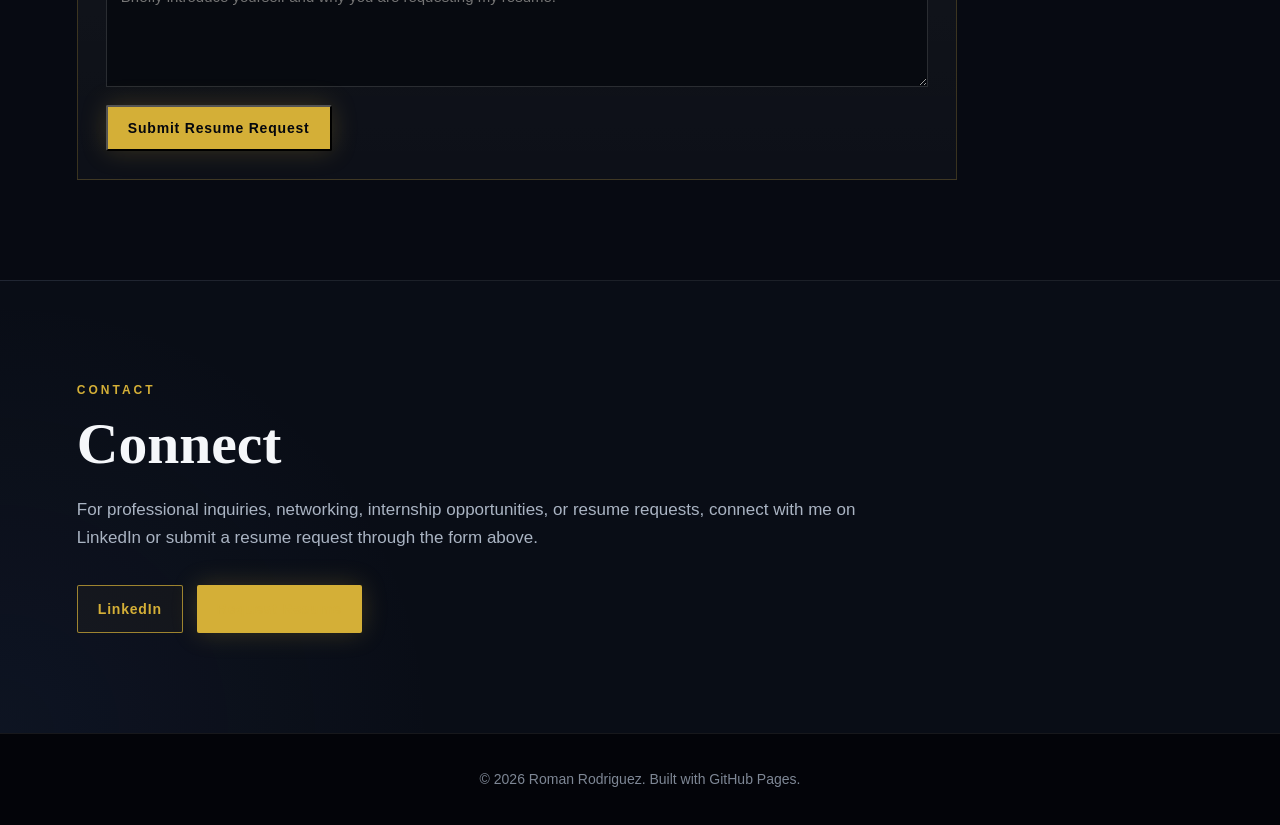
==== commit 1ce51176: "Add blog previews to field notes section Added blog previews for upcoming articles on acoustic signa" ====
--- a/index.html
+++ b/index.html
@@ -274,7 +274,7 @@
       </div>
     </section>
 
-   <section id="field-notes" class="section field-notes-section">
+  <section id="field-notes" class="section field-notes-section">
   <div class="section-label">Field Notes</div>
 
   <h2>Blog previews.</h2>
@@ -284,6 +284,16 @@
   </p>
 
   <div class="cards blog-cards">
+    <article class="card">
+      <p class="status">Preview</p>
+      <h3>Building an Acoustic Signal Analysis Workflow</h3>
+      <p>
+        A future write-up on using Python to process underwater acoustic recordings,
+        generate spectrograms, compare relative signal quality, and turn raw test data
+        into useful engineering visuals.
+      </p>
+    </article>
+
     <article class="card">
       <p class="status">Preview</p>
       <h3>First LoRa Range Test</h3>
@@ -321,7 +331,6 @@
     </article>
   </div>
 </section>
-
     <section id="resume" class="section resume-section">
   <div class="section-label">Request Resume</div>
 
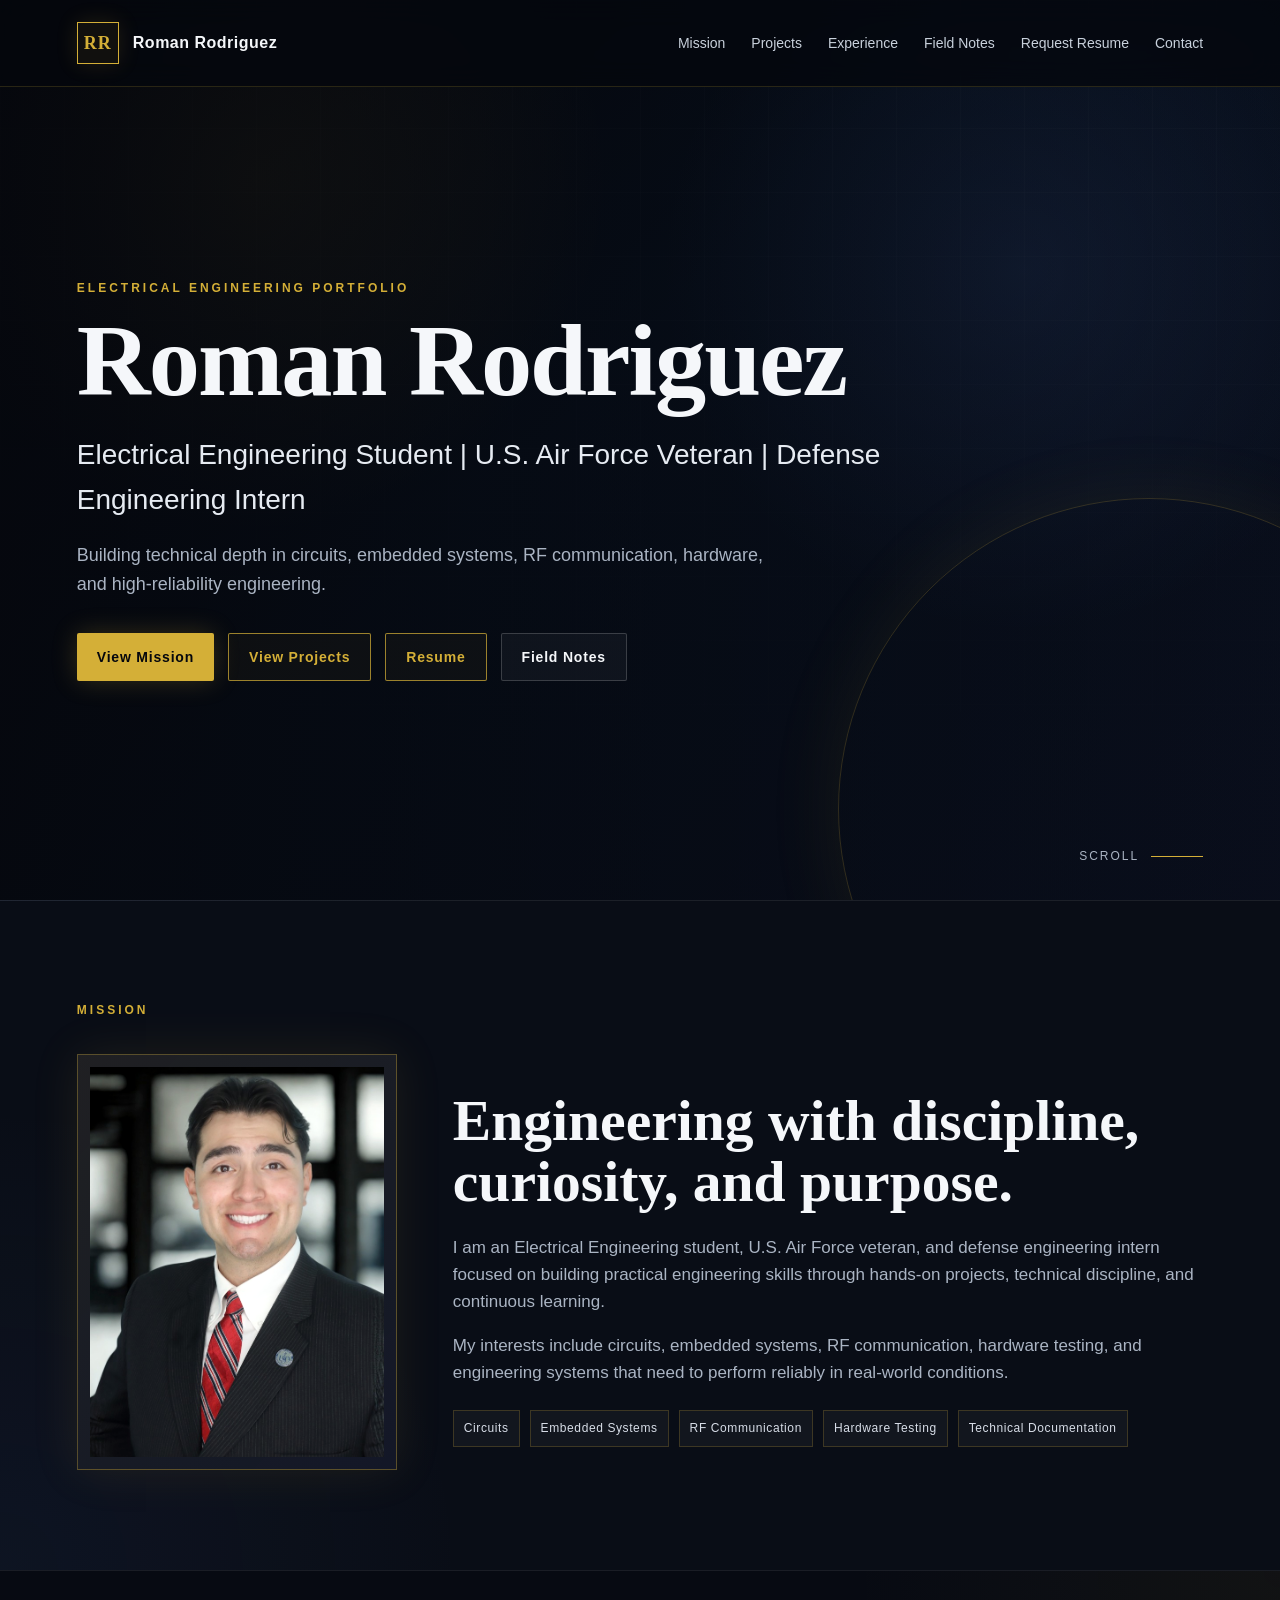
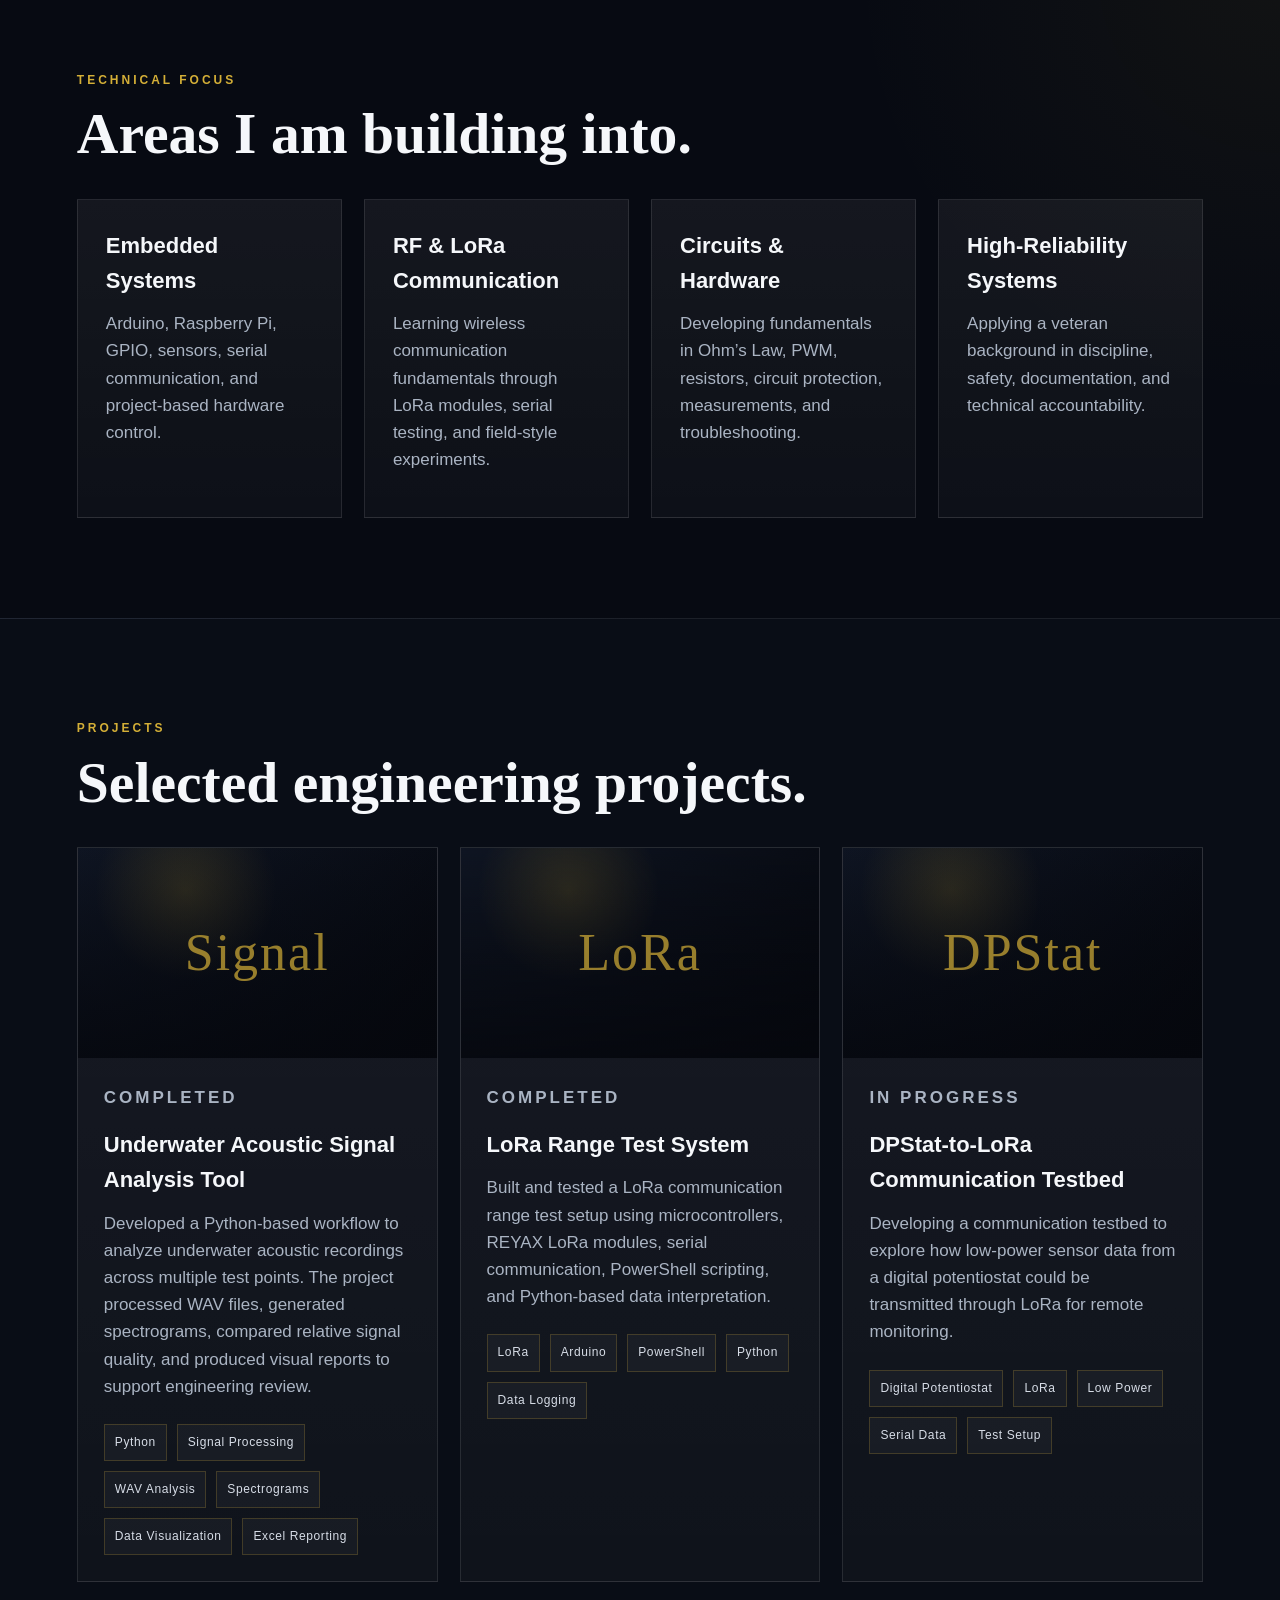
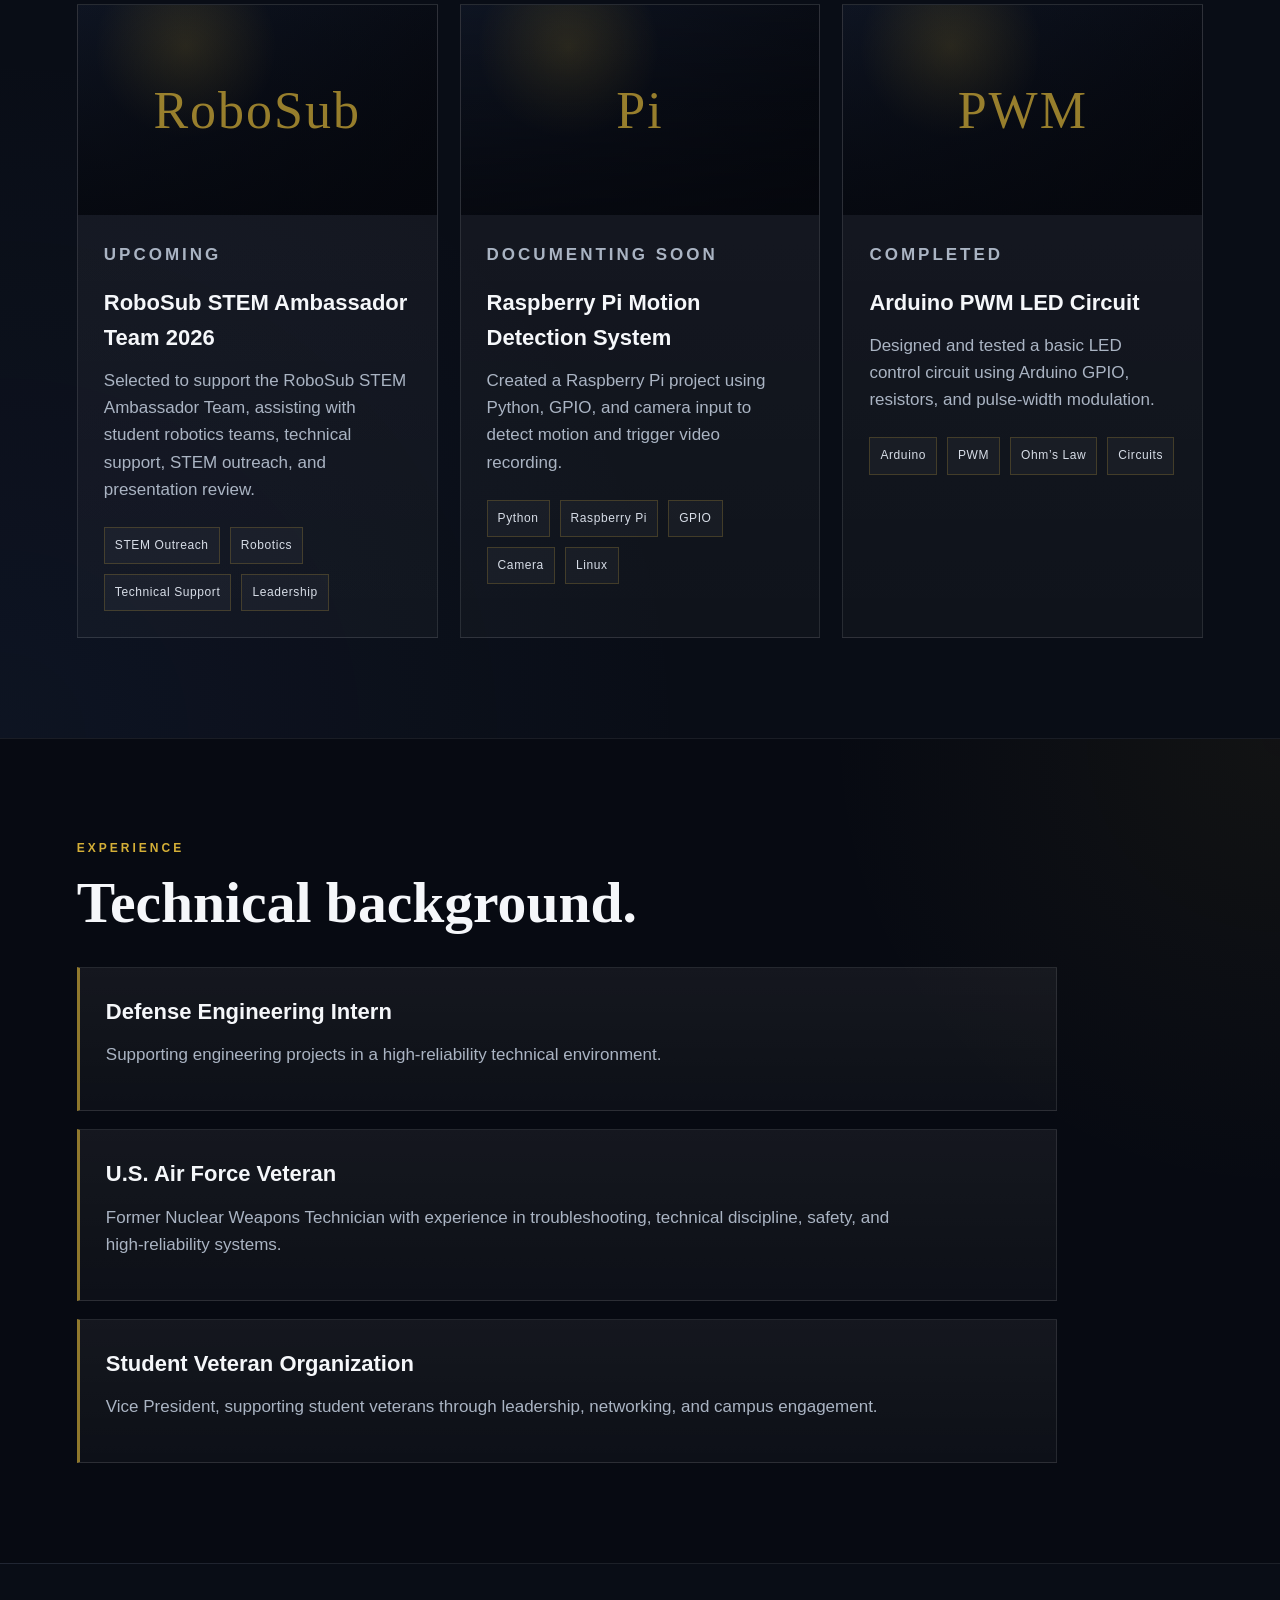
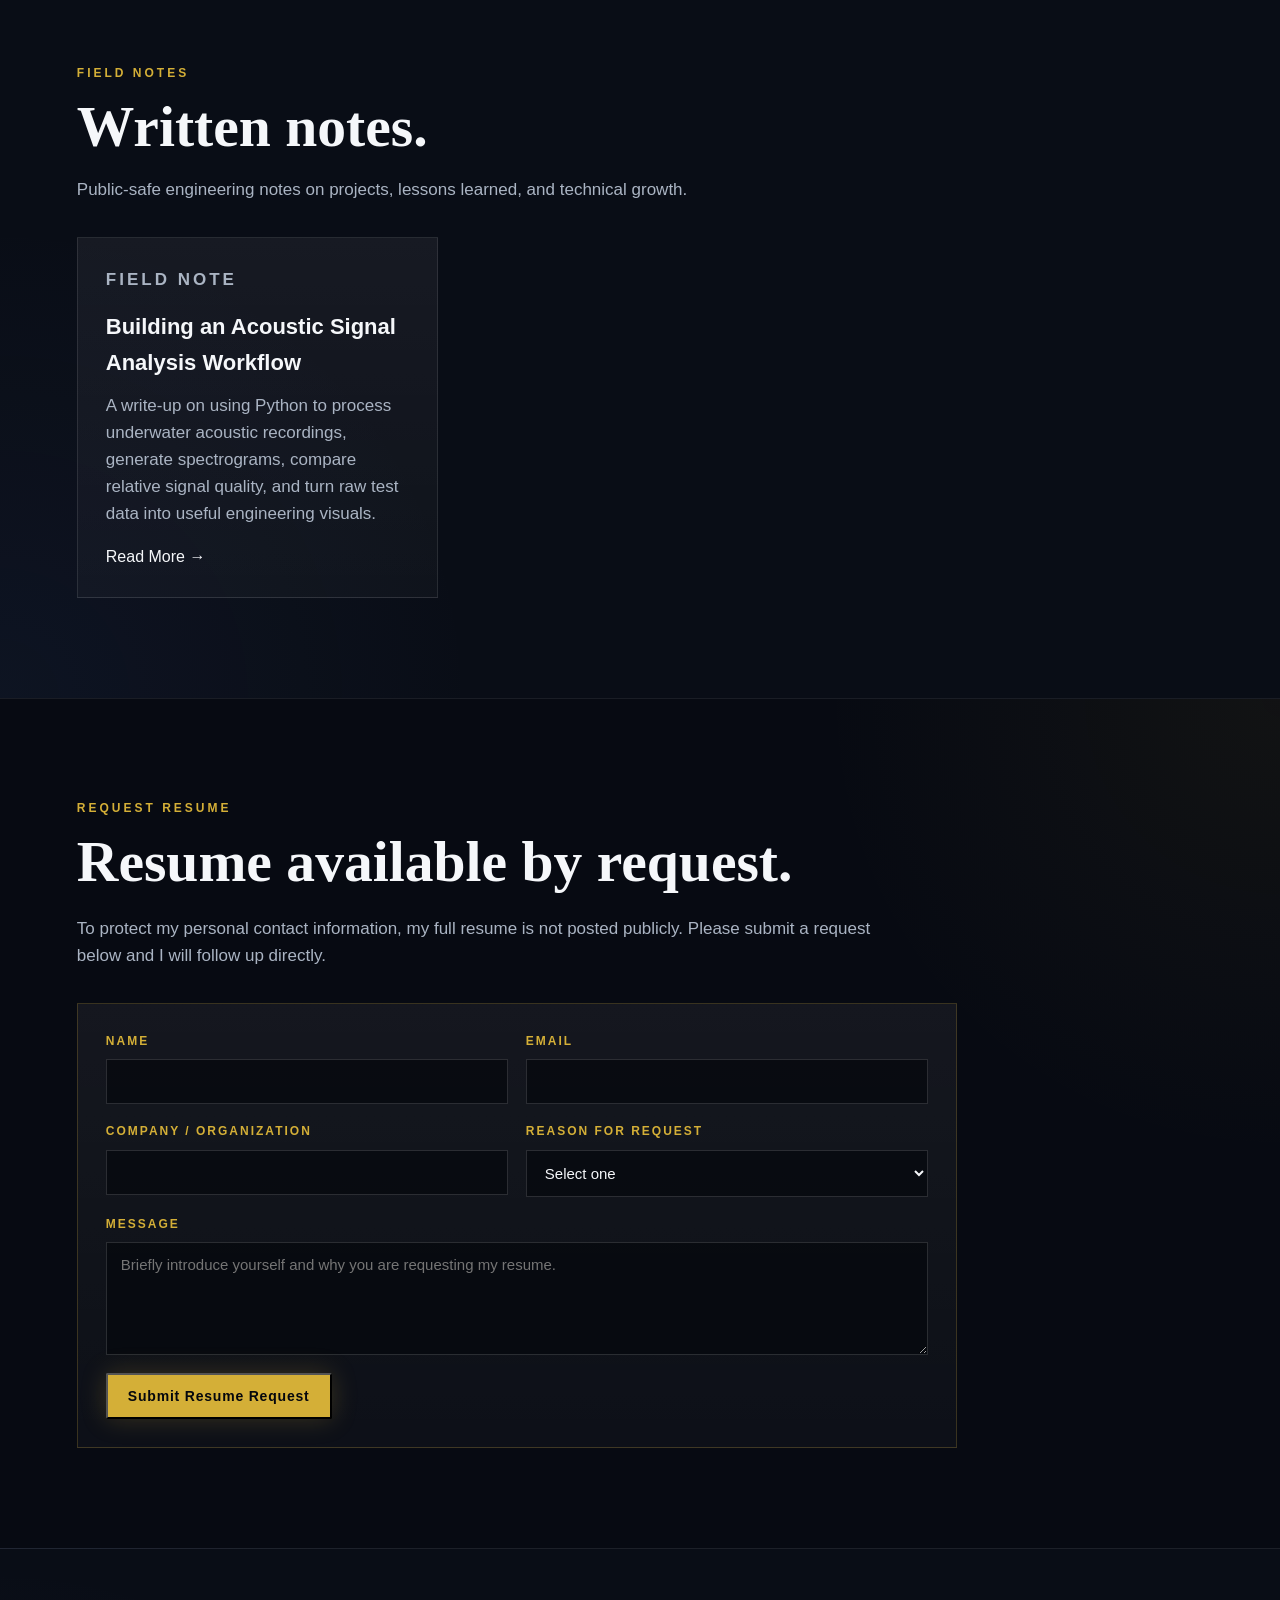
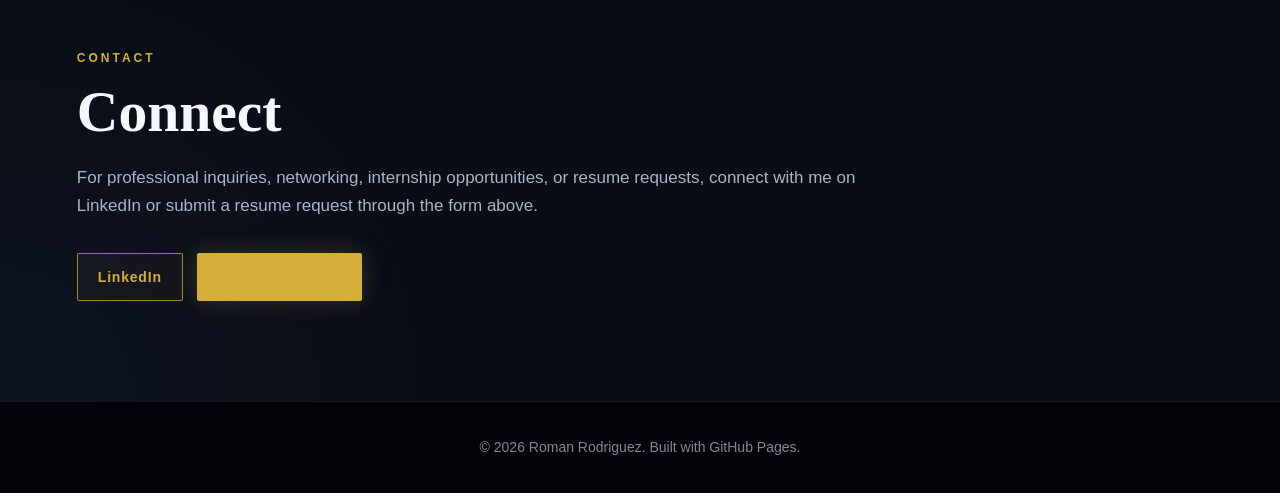
==== commit d7d61279: "Update index.html" ====
--- a/index.html
+++ b/index.html
@@ -277,58 +277,23 @@
   <section id="field-notes" class="section field-notes-section">
   <div class="section-label">Field Notes</div>
 
-  <h2>Blog previews.</h2>
+  <h2>Written notes.</h2>
 
   <p class="section-intro">
-    Professional notes on engineering, leadership, school, career growth, and life outside the lab.
+    Public-safe engineering notes on projects, lessons learned, and technical growth.
   </p>
 
   <div class="cards blog-cards">
-    <article class="card">
-      <p class="status">Preview</p>
+    <a href="field-notes/acoustic-signal-analysis.html" class="card note-link">
+      <p class="status">Field Note</p>
       <h3>Building an Acoustic Signal Analysis Workflow</h3>
       <p>
-        A future write-up on using Python to process underwater acoustic recordings,
+        A write-up on using Python to process underwater acoustic recordings,
         generate spectrograms, compare relative signal quality, and turn raw test data
         into useful engineering visuals.
       </p>
-    </article>
-
-    <article class="card">
-      <p class="status">Preview</p>
-      <h3>First LoRa Range Test</h3>
-      <p>
-        A future write-up on field testing, wiring reliability, serial data collection,
-        RSSI/SNR interpretation, and lessons learned from a real range test.
-      </p>
-    </article>
-
-    <article class="card">
-      <p class="status">Preview</p>
-      <h3>Building a DPStat-to-LoRa Testbed</h3>
-      <p>
-        A future note on setting up a safe communication test before connecting real
-        low-power sensing hardware.
-      </p>
-    </article>
-
-    <article class="card">
-      <p class="status">Preview</p>
-      <h3>RoboSub STEM Outreach</h3>
-      <p>
-        A future reflection on supporting student robotics teams, technical outreach,
-        engineering communication, and STEM mentorship.
-      </p>
-    </article>
-
-    <article class="card">
-      <p class="status">Preview</p>
-      <h3>Building an Engineering Portfolio in Public</h3>
-      <p>
-        A future post on documenting projects, building a personal website, and turning
-        hands-on learning into a professional engineering portfolio.
-      </p>
-    </article>
+      <span class="read-more-button">Read More →</span>
+    </a>
   </div>
 </section>
     <section id="resume" class="section resume-section">
--- a/style.css
+++ b/style.css
@@ -430,7 +430,103 @@
 .form-group textarea {
   resize: vertical;
 }
-
+.note-link {
+  display: block;
+  color: inherit;
+  cursor: pointer;
+}
+
+.read-more {
+  display: inline-block;
+  margin-top: 16px;
+  color: #d4af37;
+  font-size: 13px;
+  font-weight: 700;
+  letter-spacing: 1px;
+  text-transform: uppercase;
+}
+
+.field-note-hero {
+  min-height: 70vh;
+  display: flex;
+  align-items: center;
+  padding: 150px 6% 80px;
+  background:
+    radial-gradient(circle at 20% 20%, rgba(212, 175, 55, 0.14), transparent 28%),
+    radial-gradient(circle at 80% 30%, rgba(72, 105, 180, 0.18), transparent 30%),
+    linear-gradient(135deg, #030409 0%, #07111f 45%, #0b1020 100%);
+  border-bottom: 1px solid rgba(255,255,255,0.08);
+}
+
+.field-note-hero-content {
+  max-width: 980px;
+}
+
+.field-note-hero h1 {
+  margin-top: 14px;
+  font-family: Georgia, "Times New Roman", serif;
+  font-size: clamp(46px, 7vw, 92px);
+  line-height: 1;
+  letter-spacing: -2px;
+}
+
+.field-note-meta {
+  margin-top: 20px;
+  color: #aab4c3;
+  font-size: 15px;
+  letter-spacing: 0.5px;
+}
+
+.field-note-layout {
+  display: grid;
+  grid-template-columns: 1fr;
+  gap: 36px;
+  max-width: 1050px;
+}
+
+.field-note-image {
+  border: 1px solid rgba(212, 175, 55, 0.25);
+  background: rgba(255,255,255,0.03);
+  padding: 12px;
+  margin: 28px 0;
+}
+
+.field-note-image img {
+  width: 100%;
+  display: block;
+}
+
+.caption {
+  margin-top: 12px;
+  color: #7e8795;
+  font-size: 13px;
+  letter-spacing: 0.5px;
+}
+
+.field-note-body h3 {
+  color: #f5f7fa;
+  font-size: 26px;
+  margin: 34px 0 12px;
+}
+
+.field-note-body ul {
+  color: #aab4c3;
+  margin: 12px 0 24px 22px;
+}
+
+.field-note-body li {
+  margin-bottom: 10px;
+}
+
+.back-link {
+  display: inline-block;
+  color: #d4af37;
+  margin-bottom: 26px;
+  font-weight: 700;
+  letter-spacing: 1px;
+  text-transform: uppercase;
+  font-size: 13px;
+}
 @media (max-width: 760px) {
   .form-row {
     grid-template-columns: 1fr;
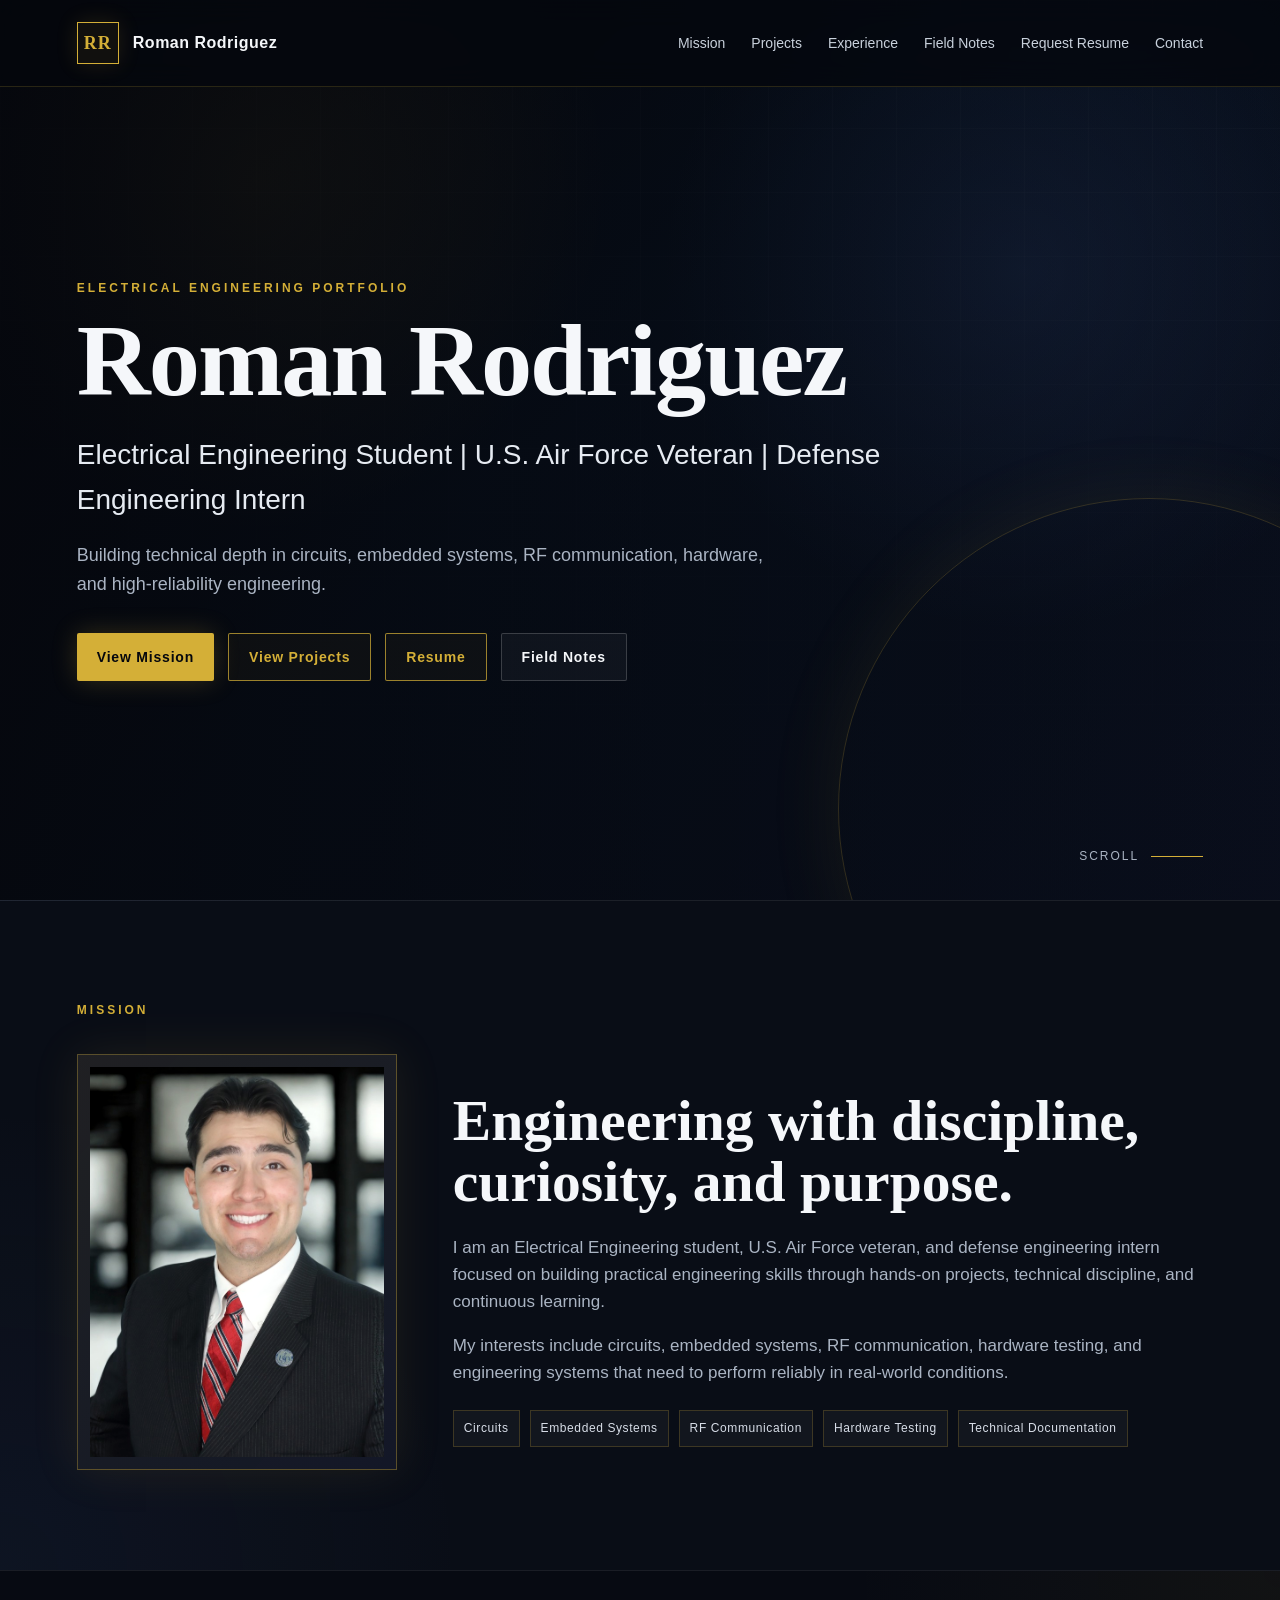
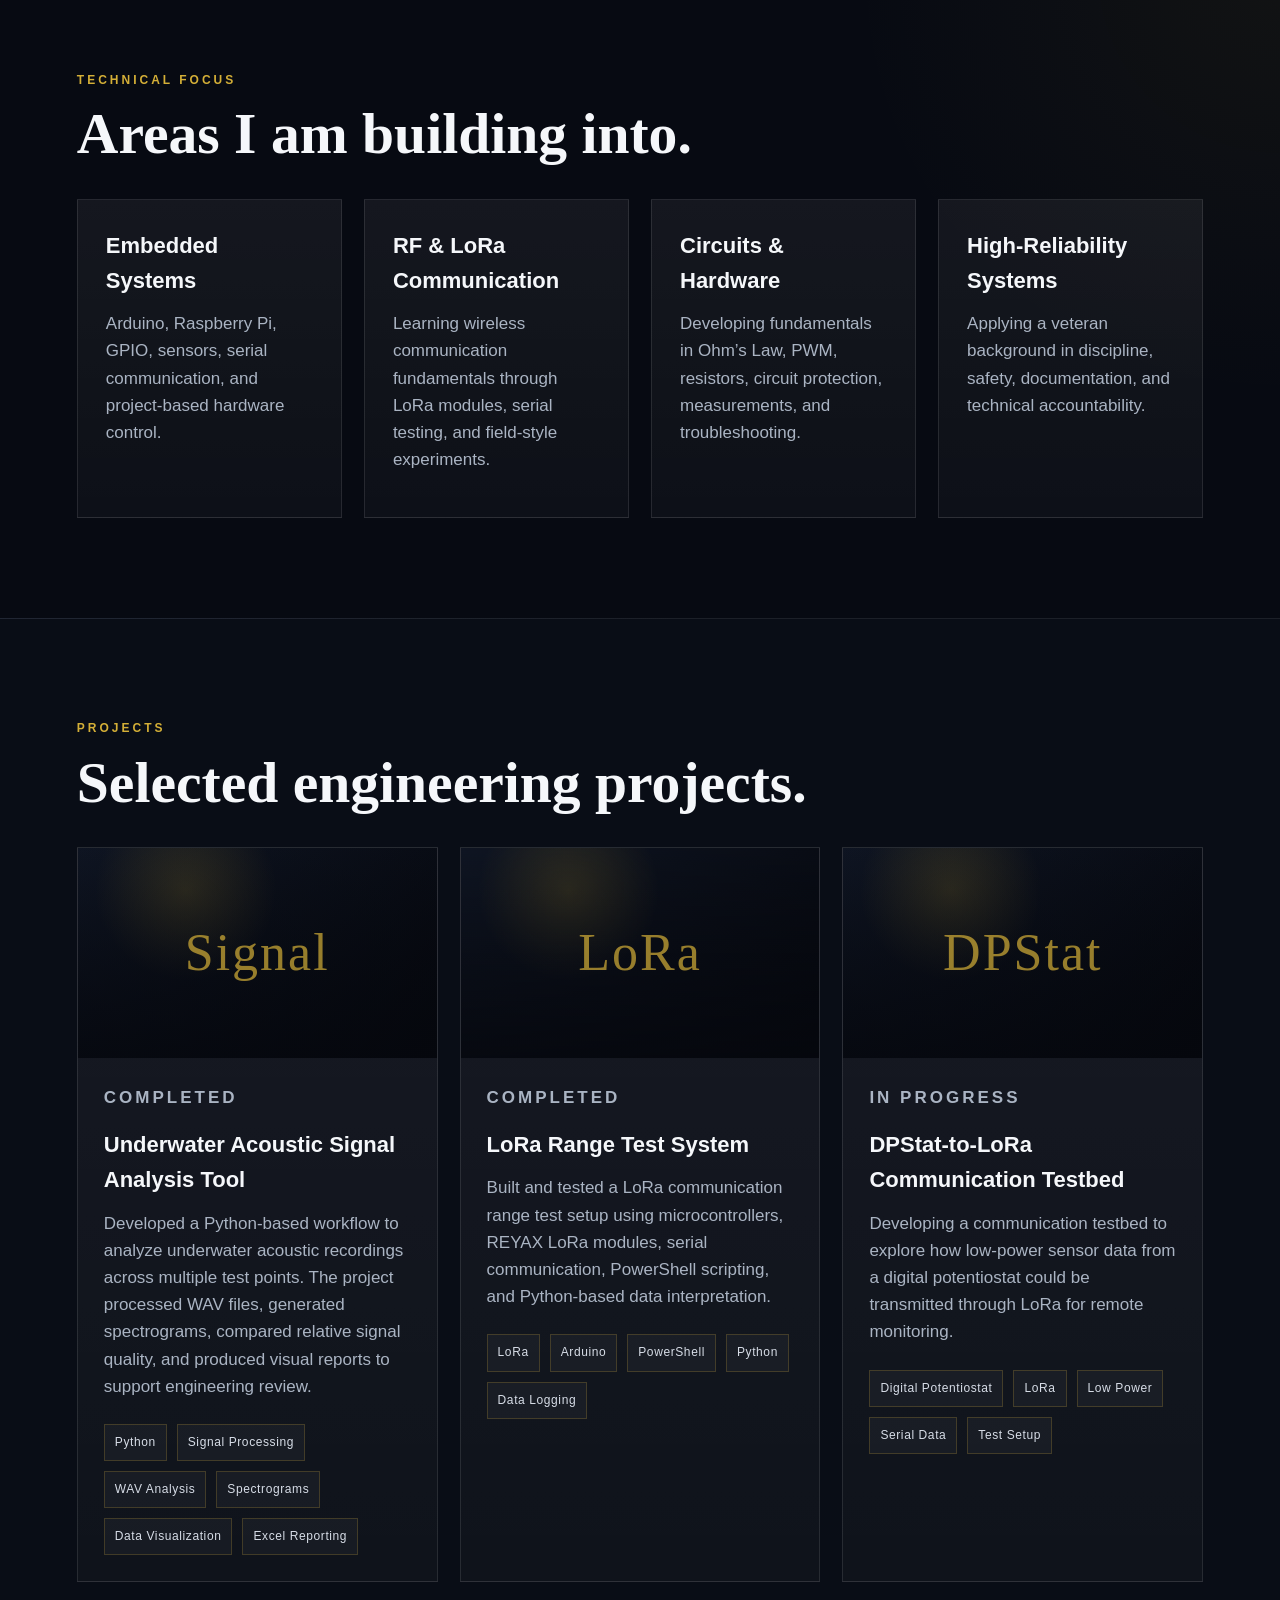
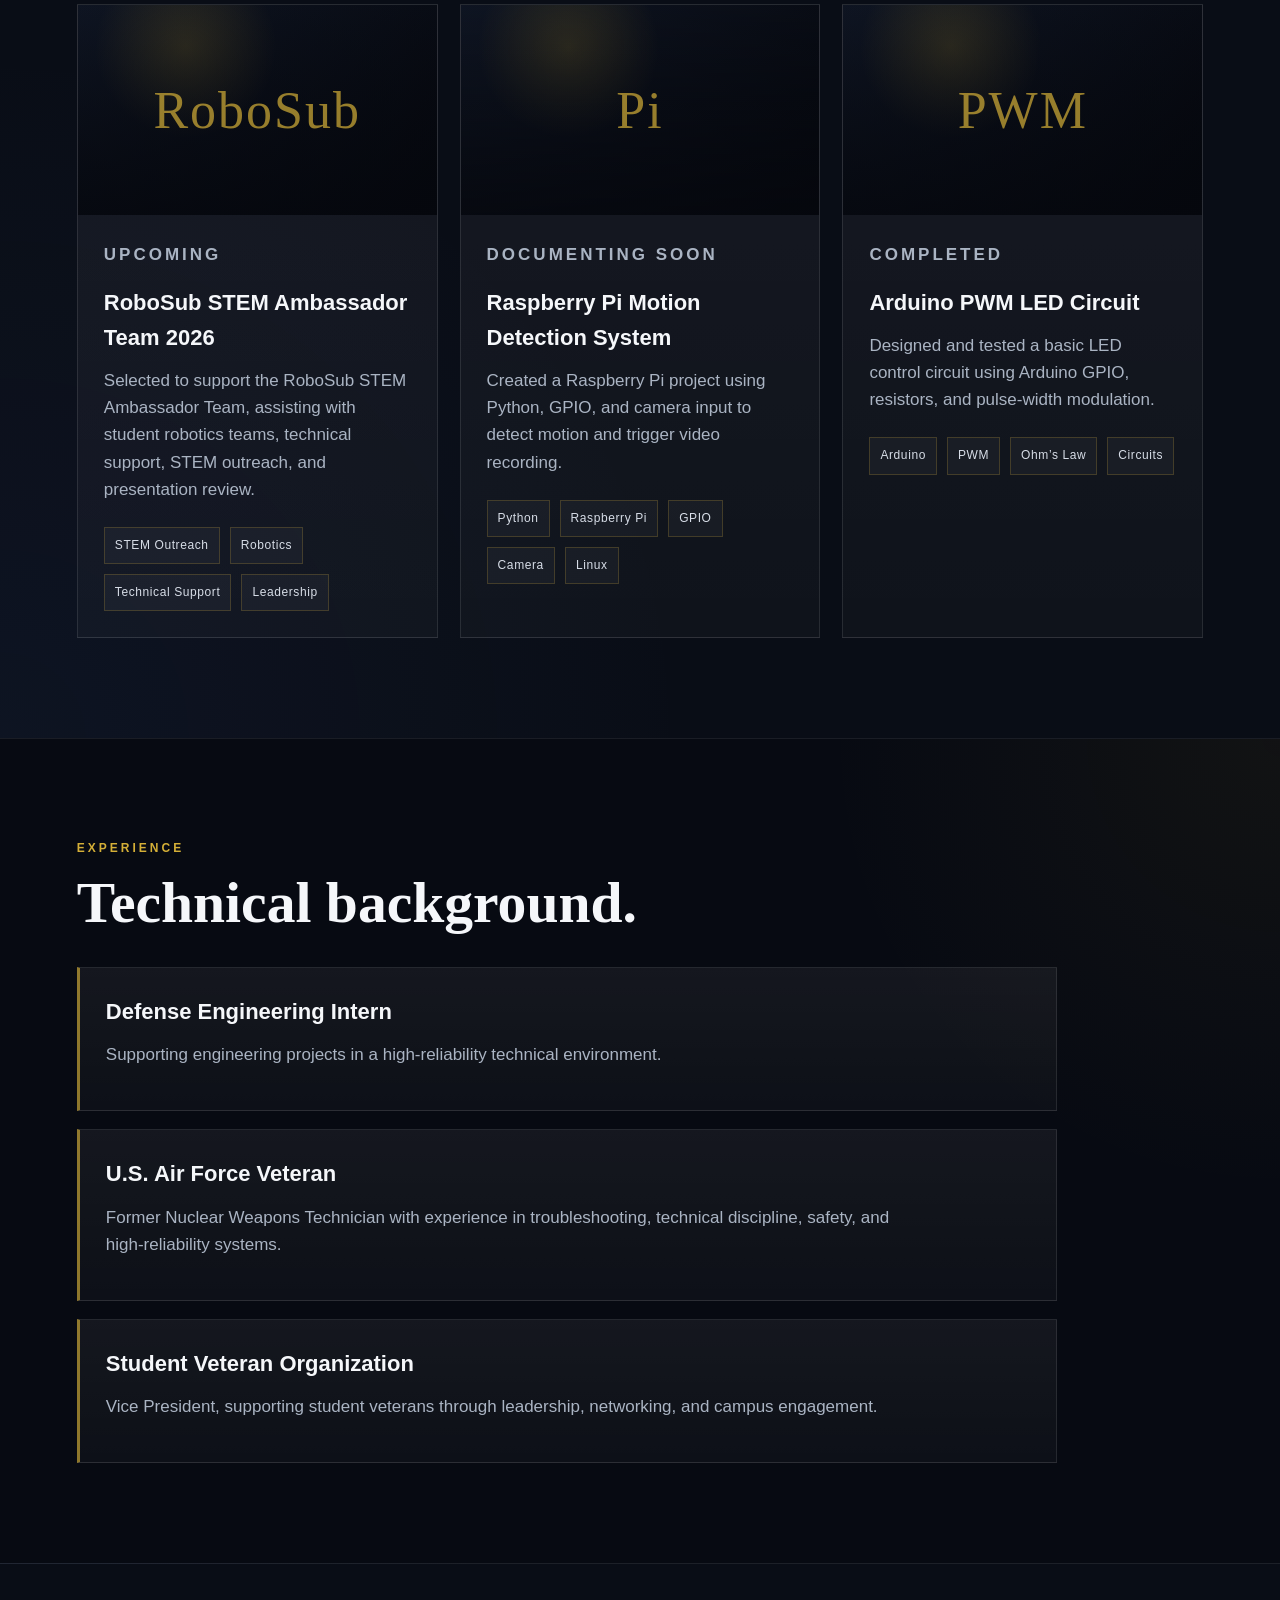
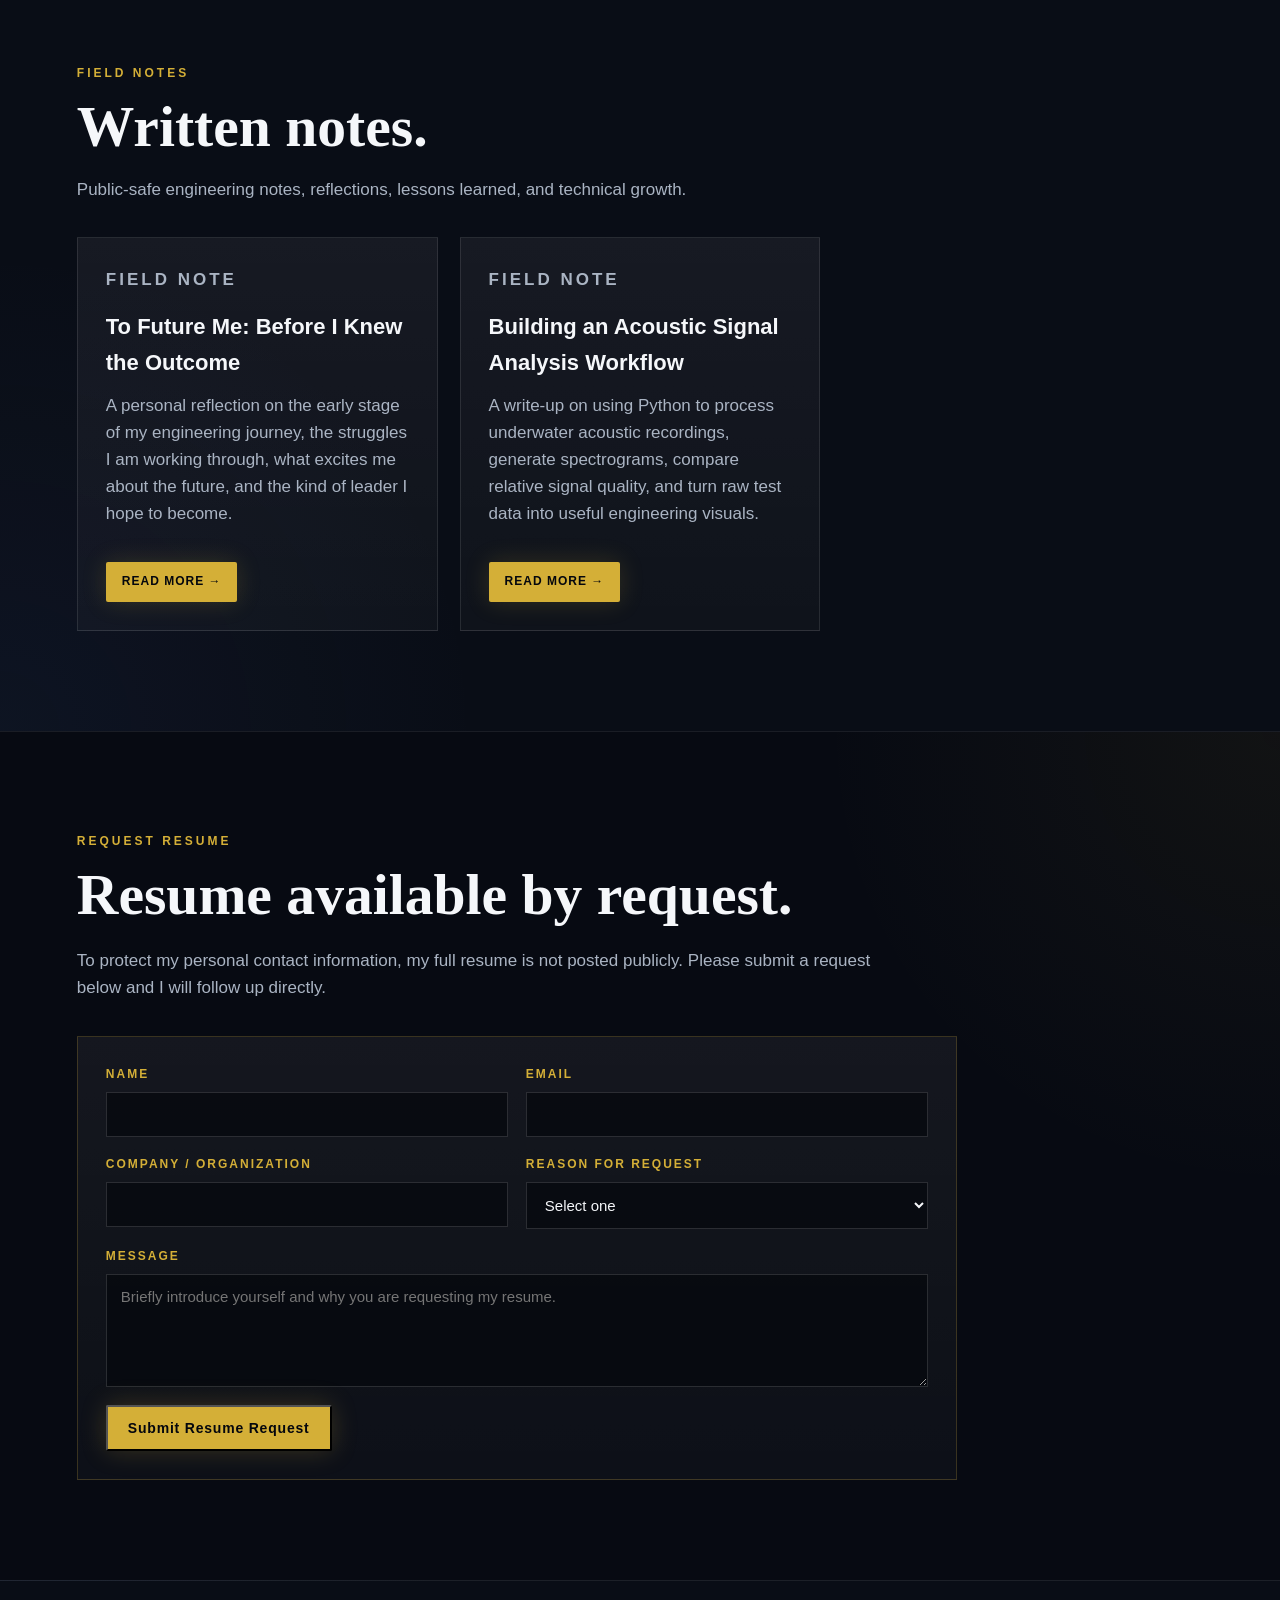
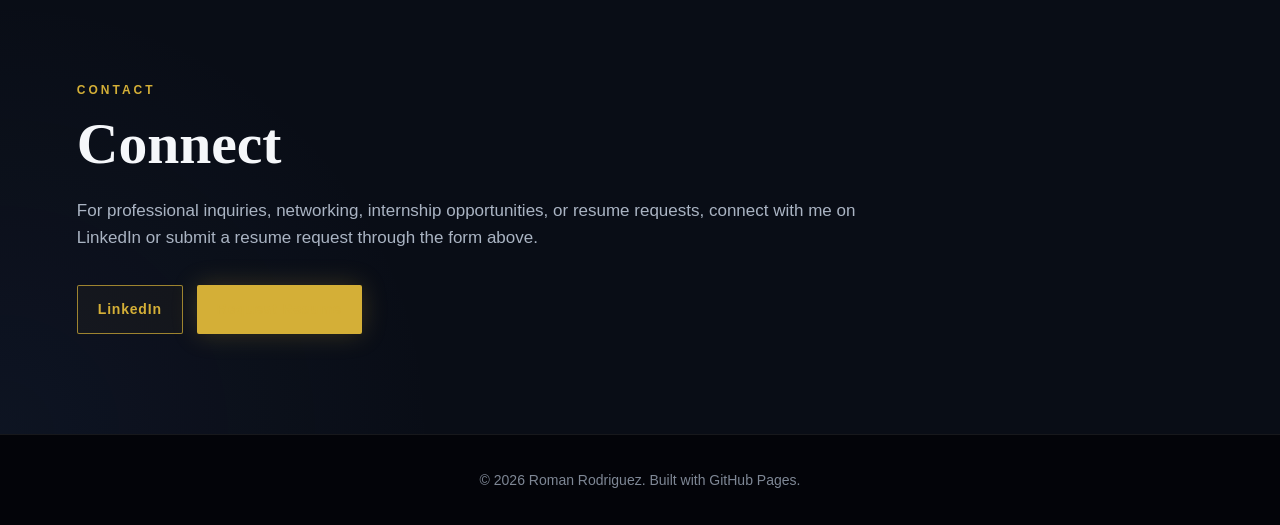
==== commit 631e46cb: "Enhance field notes section with new content Updated the section intro and added a new field note li" ====
--- a/index.html
+++ b/index.html
@@ -274,16 +274,27 @@
       </div>
     </section>
 
-  <section id="field-notes" class="section field-notes-section">
+ <section id="field-notes" class="section field-notes-section">
   <div class="section-label">Field Notes</div>
 
   <h2>Written notes.</h2>
 
   <p class="section-intro">
-    Public-safe engineering notes on projects, lessons learned, and technical growth.
+    Public-safe engineering notes, reflections, lessons learned, and technical growth.
   </p>
 
   <div class="cards blog-cards">
+    <a href="field-notes/to-future-me.html" class="card note-link">
+      <p class="status">Field Note</p>
+      <h3>To Future Me: Before I Knew the Outcome</h3>
+      <p>
+        A personal reflection on the early stage of my engineering journey, the struggles
+        I am working through, what excites me about the future, and the kind of leader
+        I hope to become.
+      </p>
+      <span class="read-more-button">Read More →</span>
+    </a>
+
     <a href="field-notes/acoustic-signal-analysis.html" class="card note-link">
       <p class="status">Field Note</p>
       <h3>Building an Acoustic Signal Analysis Workflow</h3>
--- a/style.css
+++ b/style.css
@@ -594,3 +594,30 @@
     padding: 76px 6%;
   }
 }
+
+.note-link {
+  display: block;
+  color: inherit;
+  cursor: pointer;
+}
+
+.read-more-button {
+  display: inline-flex;
+  align-items: center;
+  justify-content: center;
+  margin-top: 18px;
+  min-height: 40px;
+  padding: 10px 16px;
+  border-radius: 2px;
+  font-size: 12px;
+  font-weight: 700;
+  letter-spacing: 1px;
+  text-transform: uppercase;
+  color: #05070d;
+  background: #d4af37;
+  box-shadow: 0 0 24px rgba(212, 175, 55, 0.18);
+}
+
+.note-link:hover .read-more-button {
+  transform: translateY(-2px);
+}
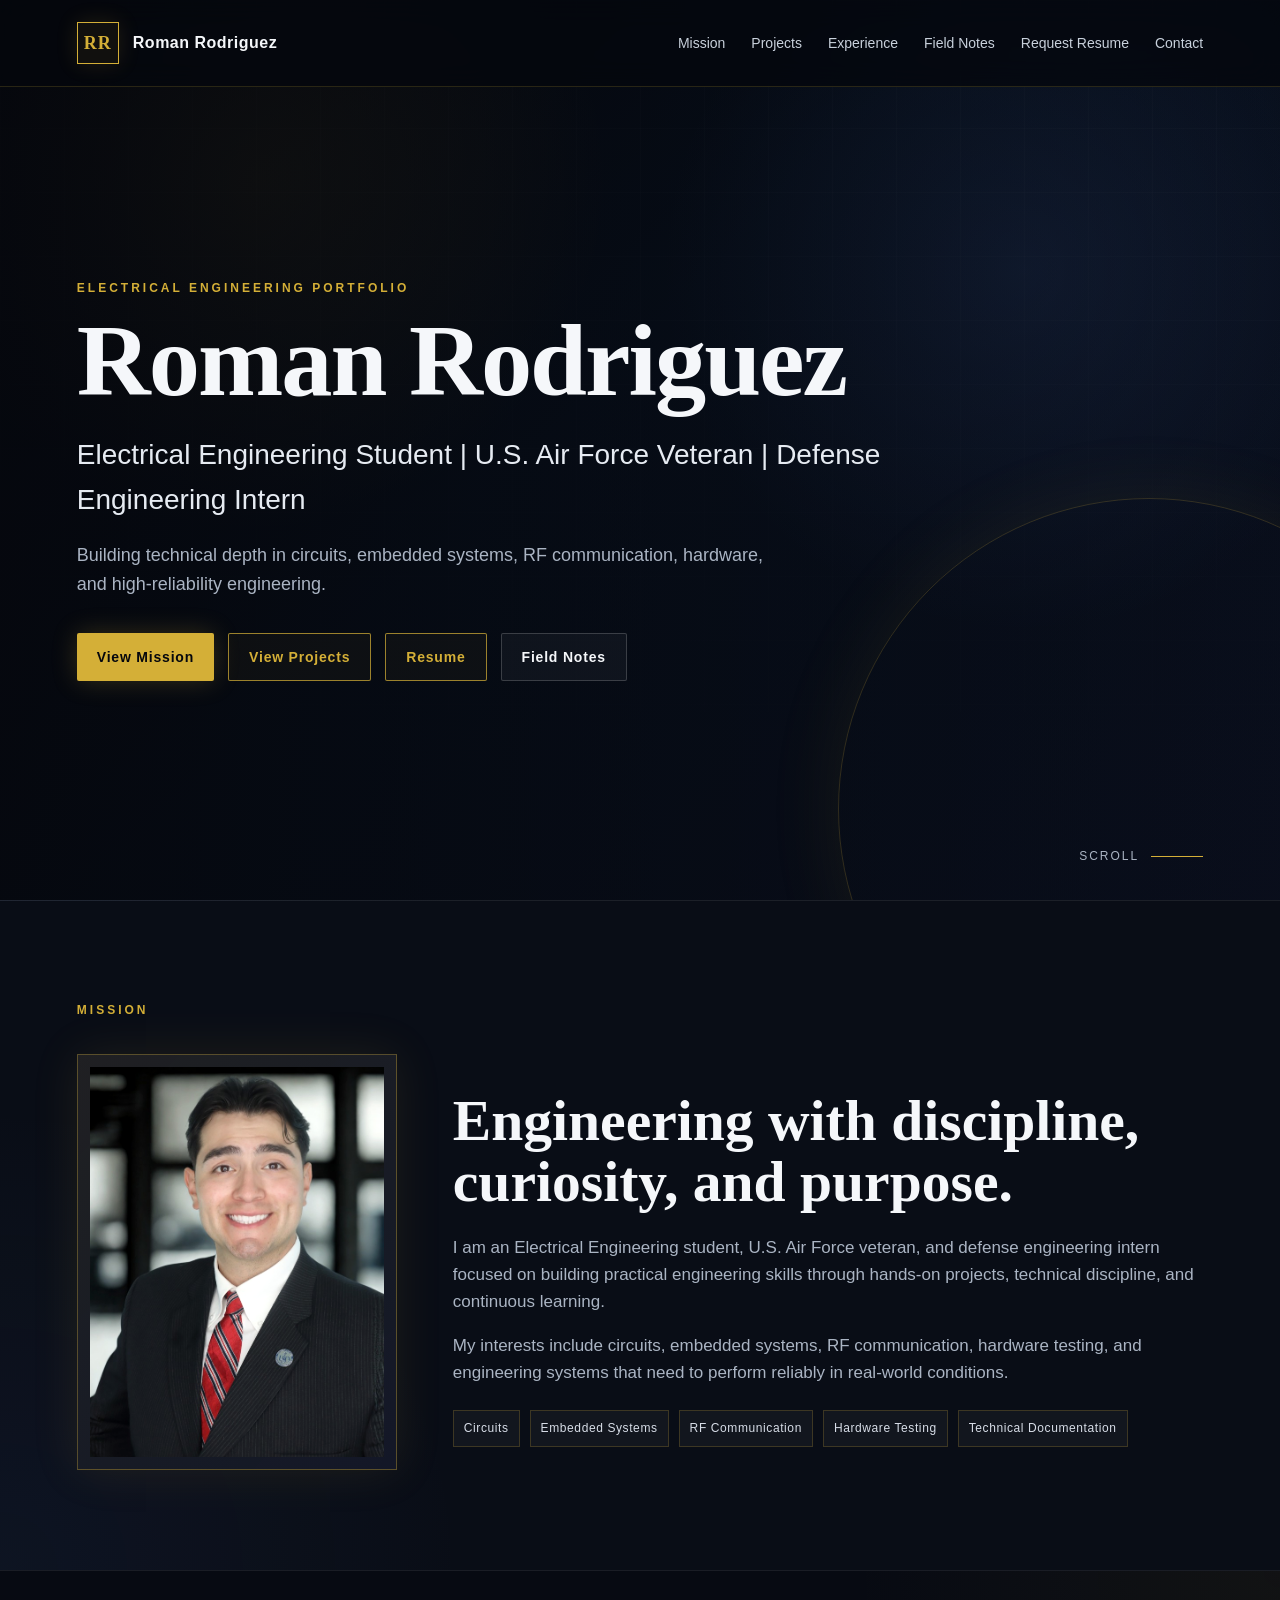
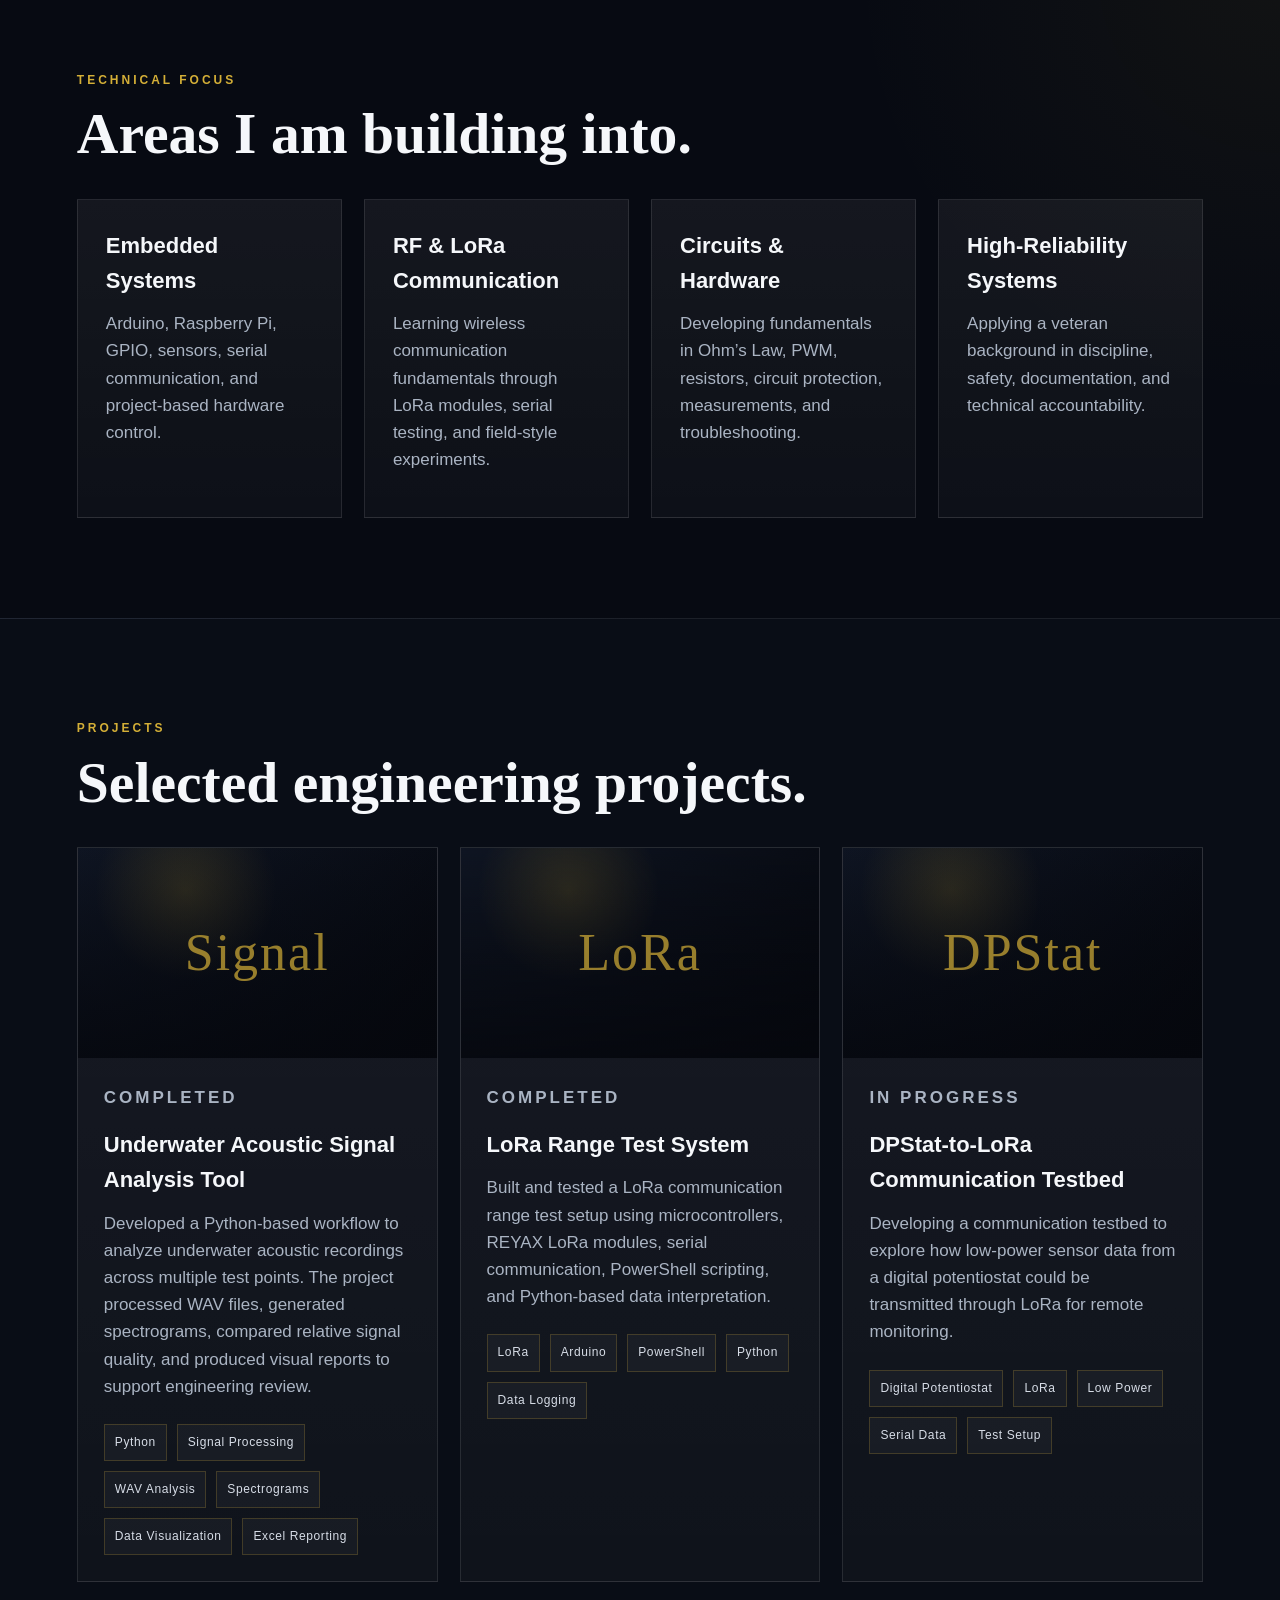
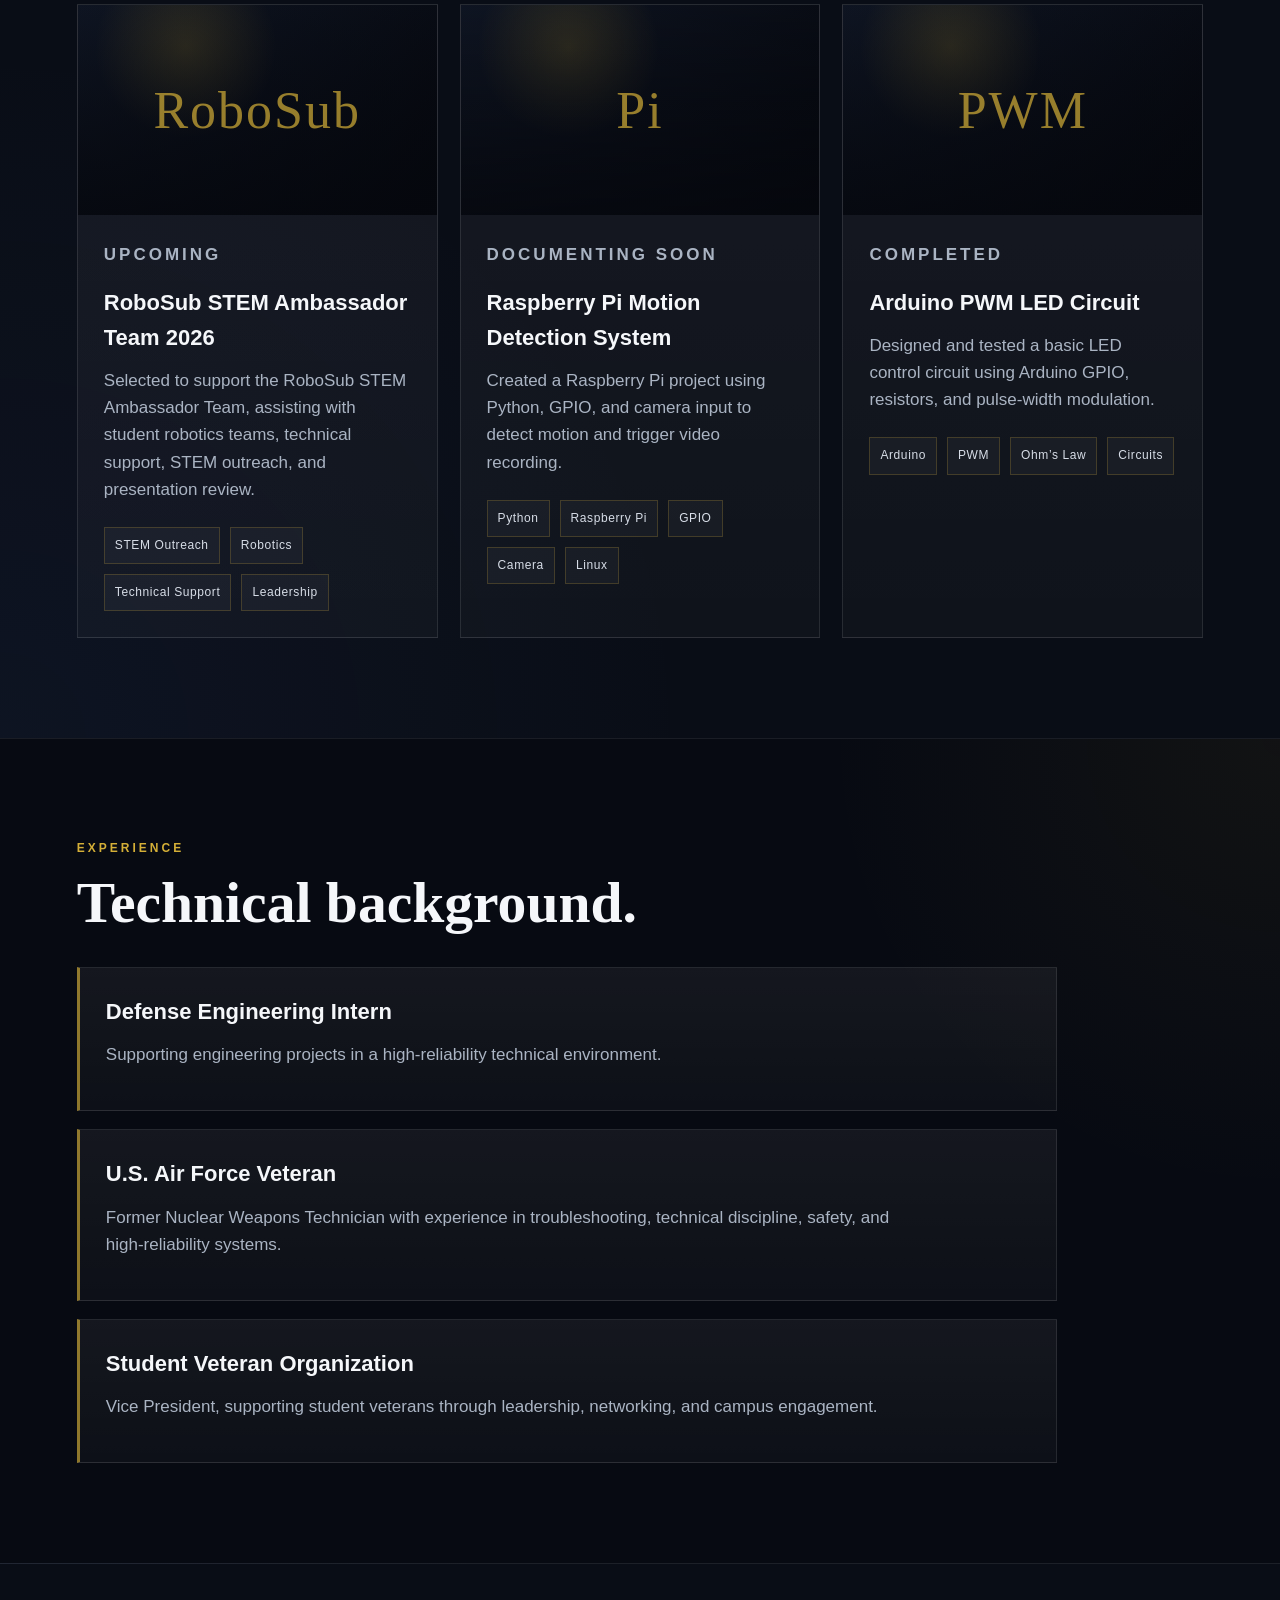
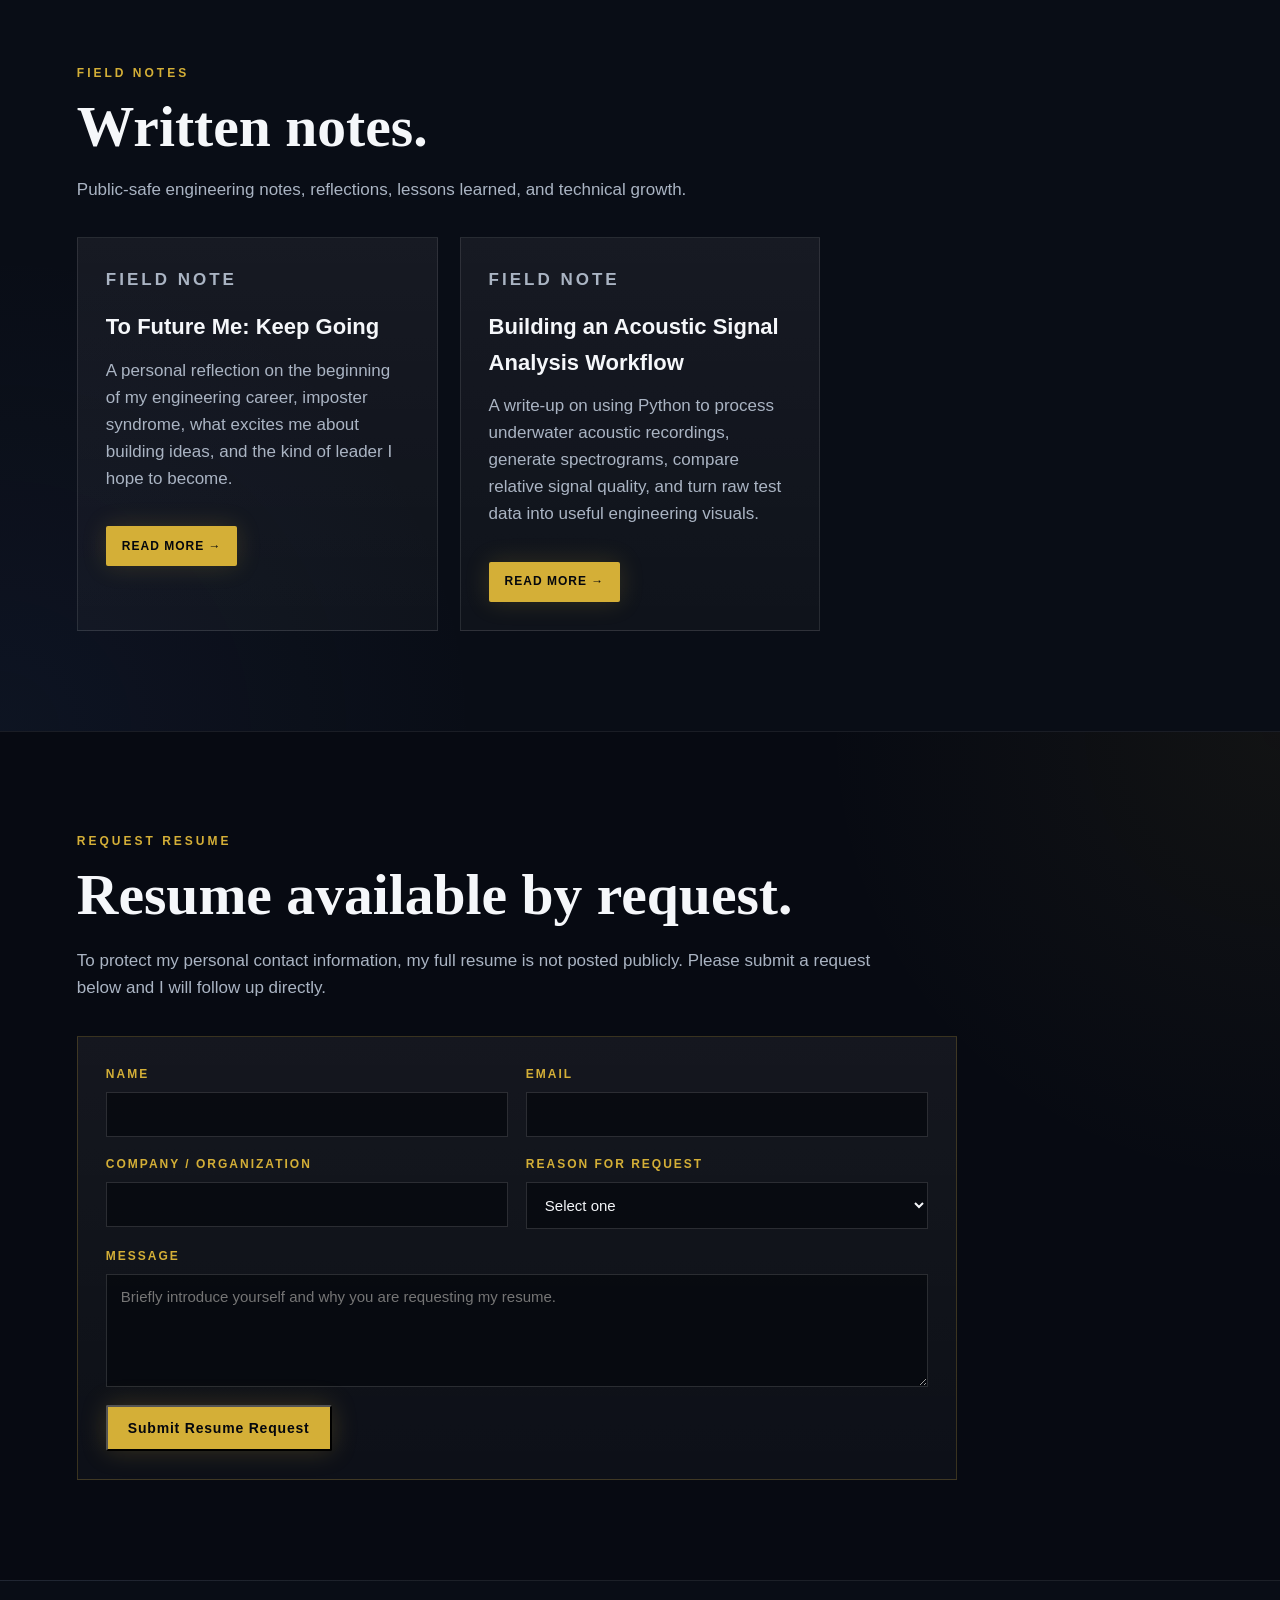
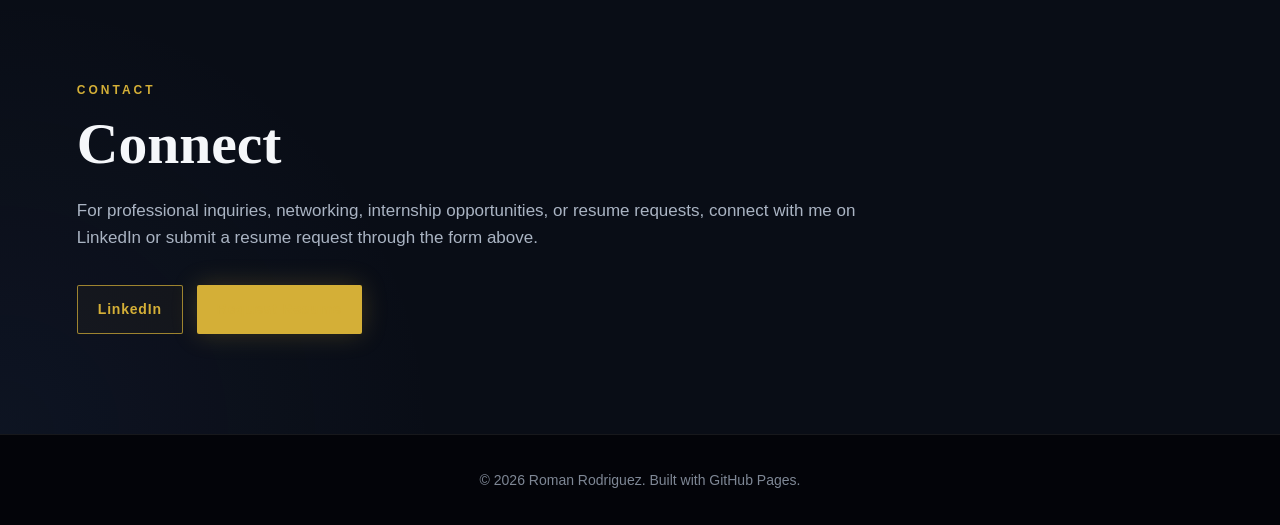
==== commit d1da52ff: "Revise 'To Future Me' field note title and content Updated the content of the 'To Future Me' field n" ====
--- a/index.html
+++ b/index.html
@@ -284,16 +284,15 @@
   </p>
 
   <div class="cards blog-cards">
-    <a href="field-notes/to-future-me.html" class="card note-link">
-      <p class="status">Field Note</p>
-      <h3>To Future Me: Before I Knew the Outcome</h3>
-      <p>
-        A personal reflection on the early stage of my engineering journey, the struggles
-        I am working through, what excites me about the future, and the kind of leader
-        I hope to become.
-      </p>
-      <span class="read-more-button">Read More →</span>
-    </a>
+   <a href="field-notes/to-future-me.html" class="card note-link">
+  <p class="status">Field Note</p>
+  <h3>To Future Me: Keep Going</h3>
+  <p>
+    A personal reflection on the beginning of my engineering career, imposter syndrome,
+    what excites me about building ideas, and the kind of leader I hope to become.
+  </p>
+  <span class="read-more-button">Read More →</span>
+</a>
 
     <a href="field-notes/acoustic-signal-analysis.html" class="card note-link">
       <p class="status">Field Note</p>
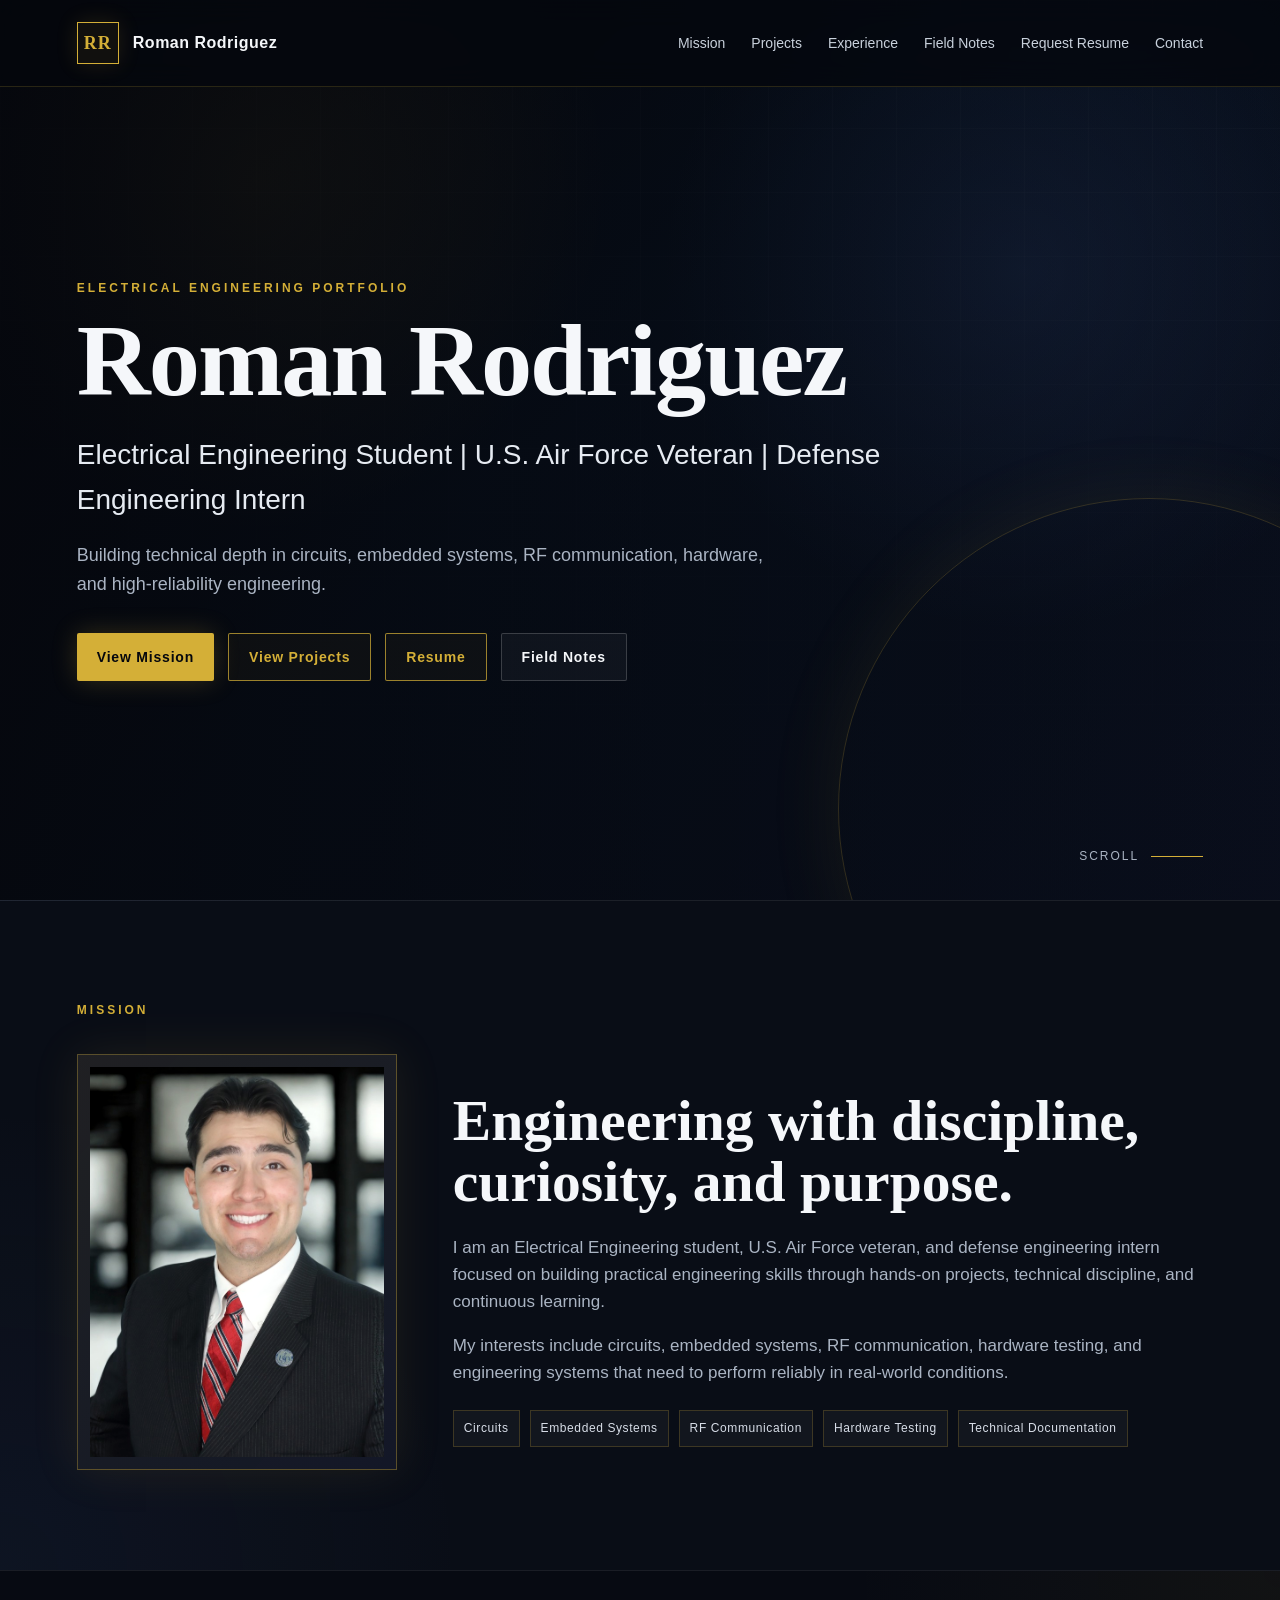
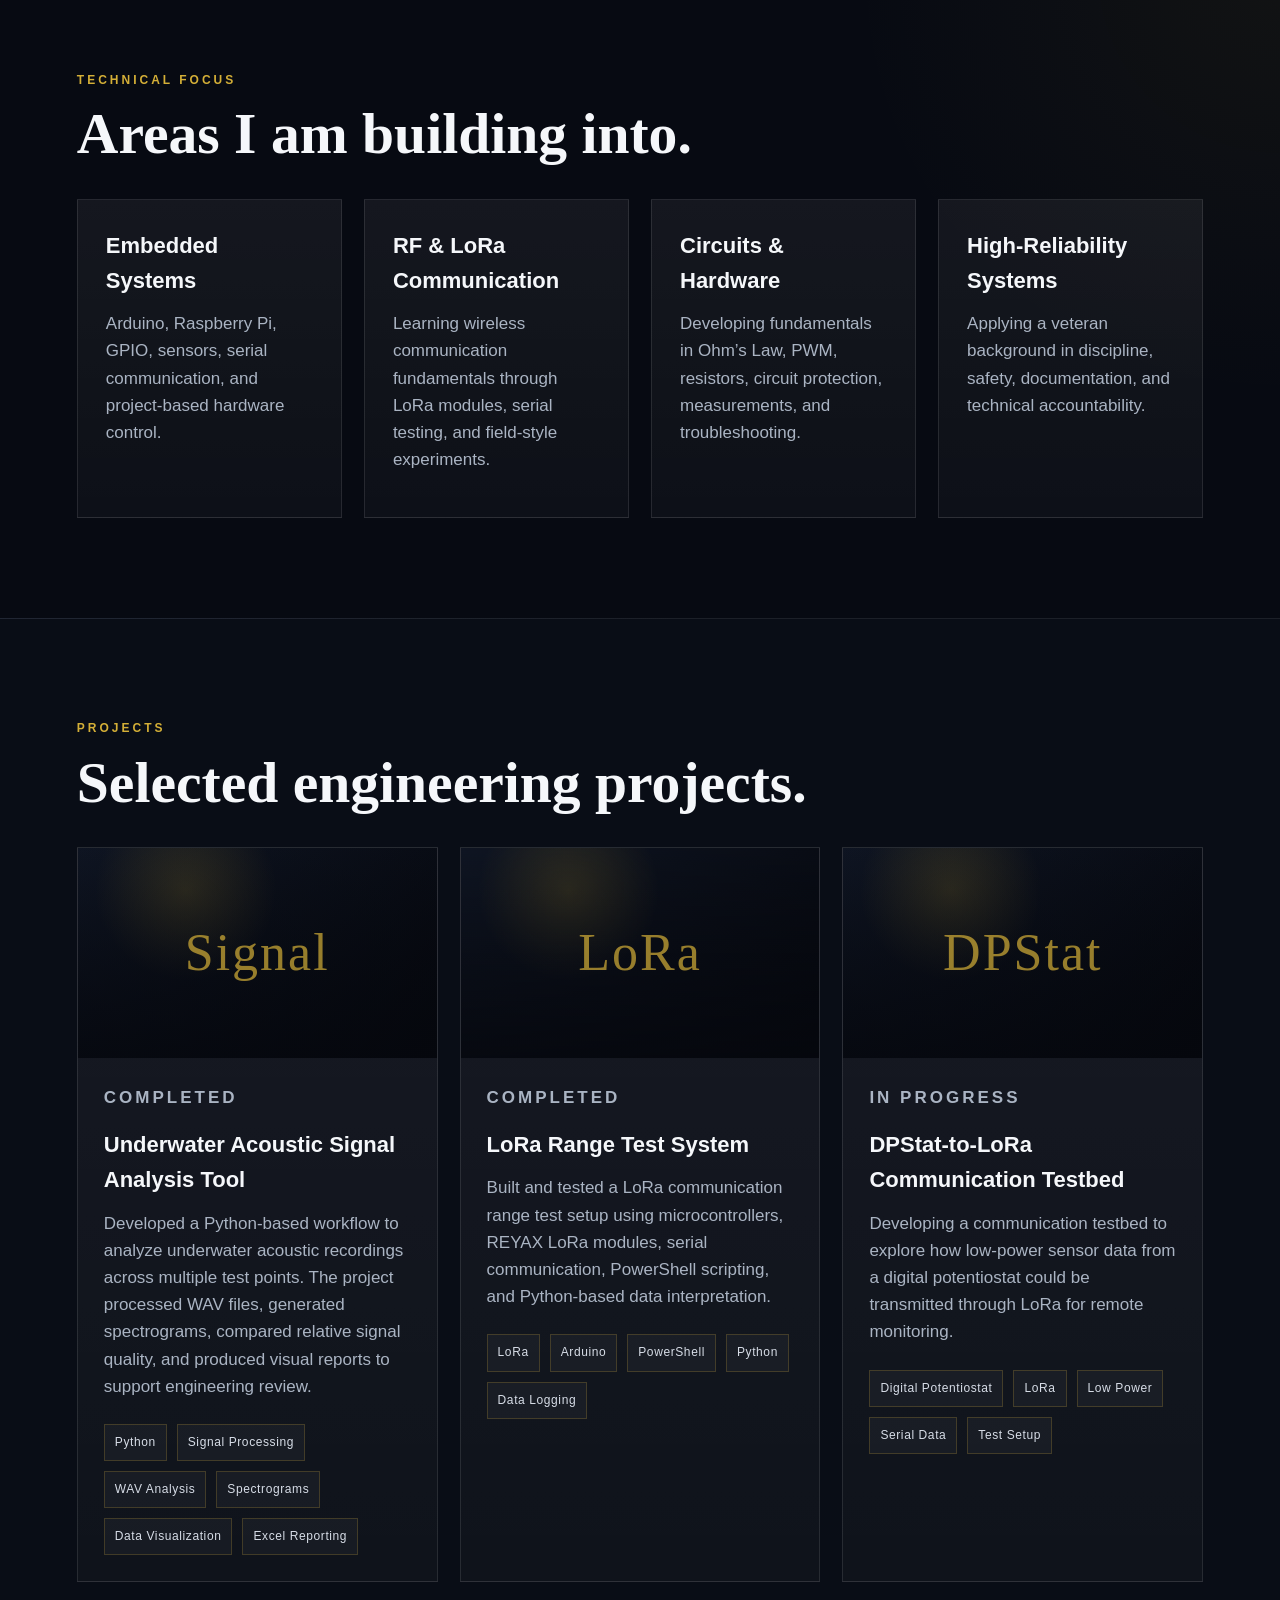
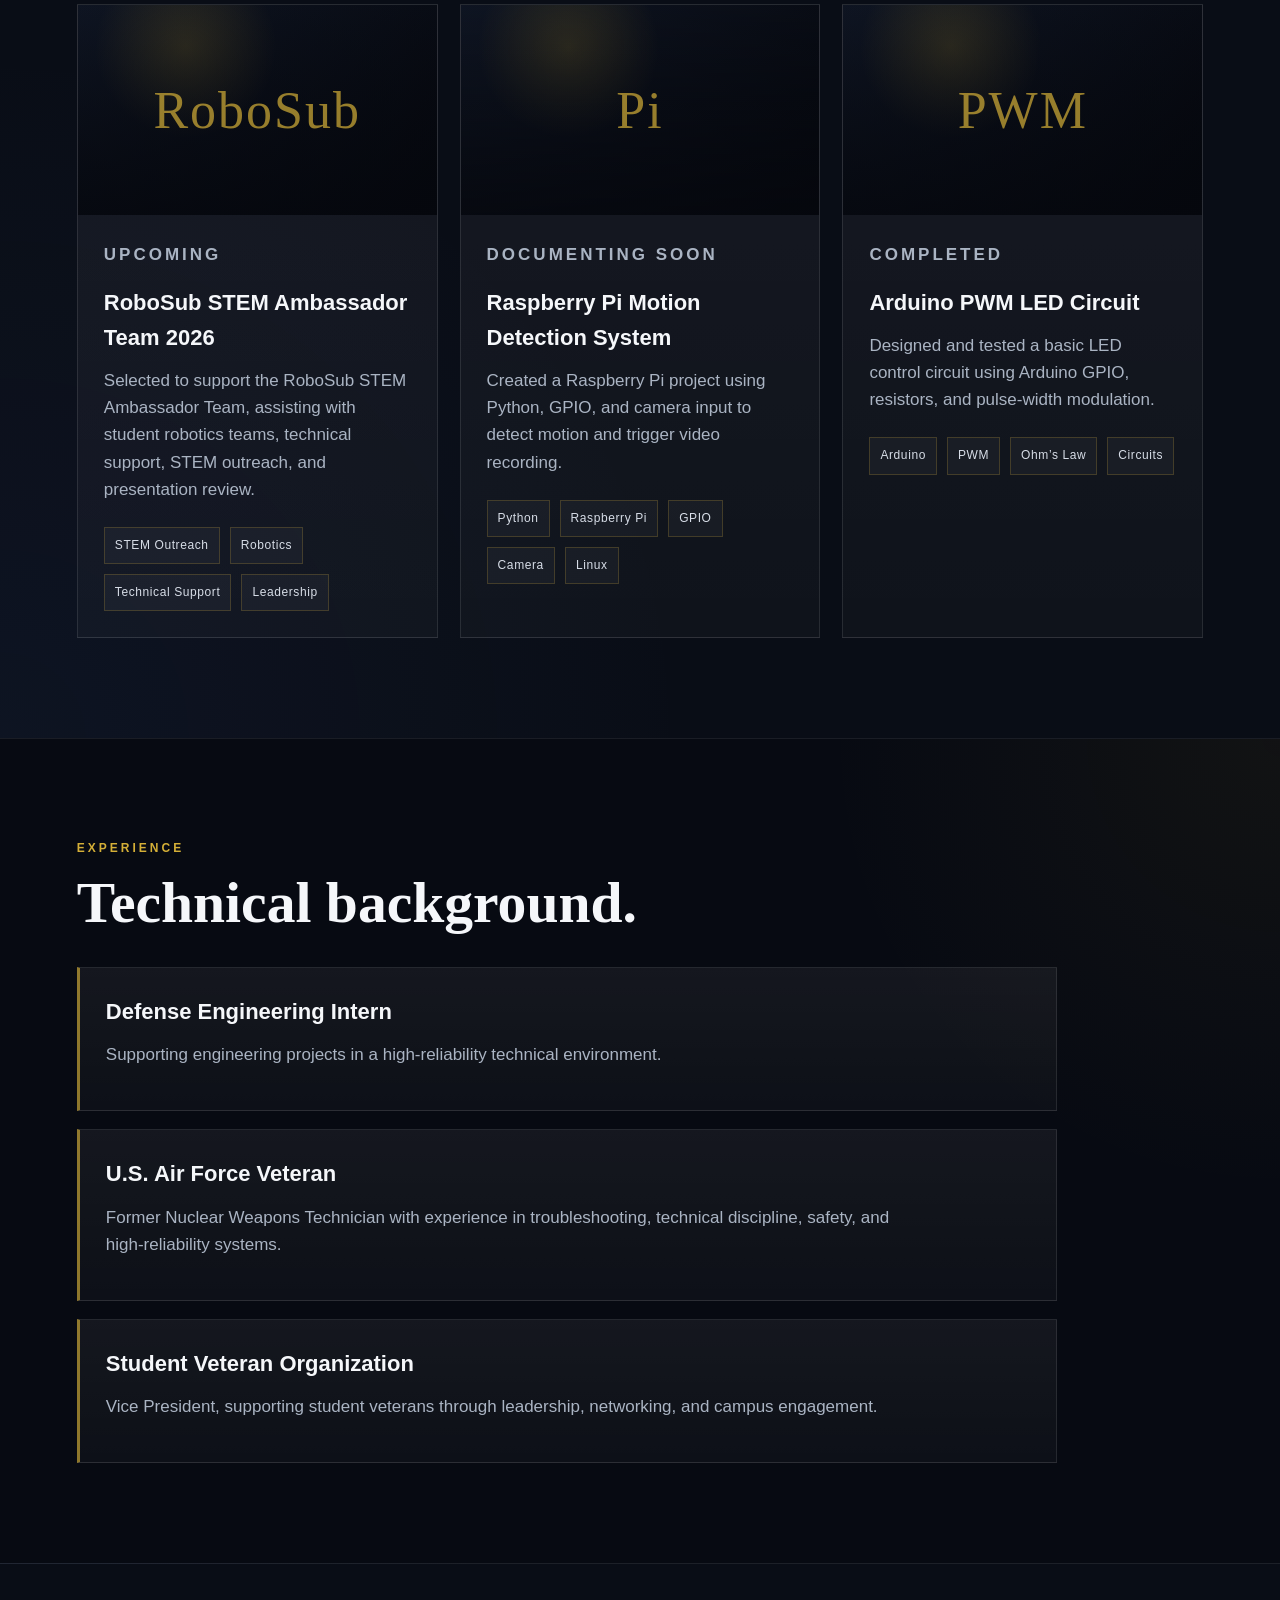
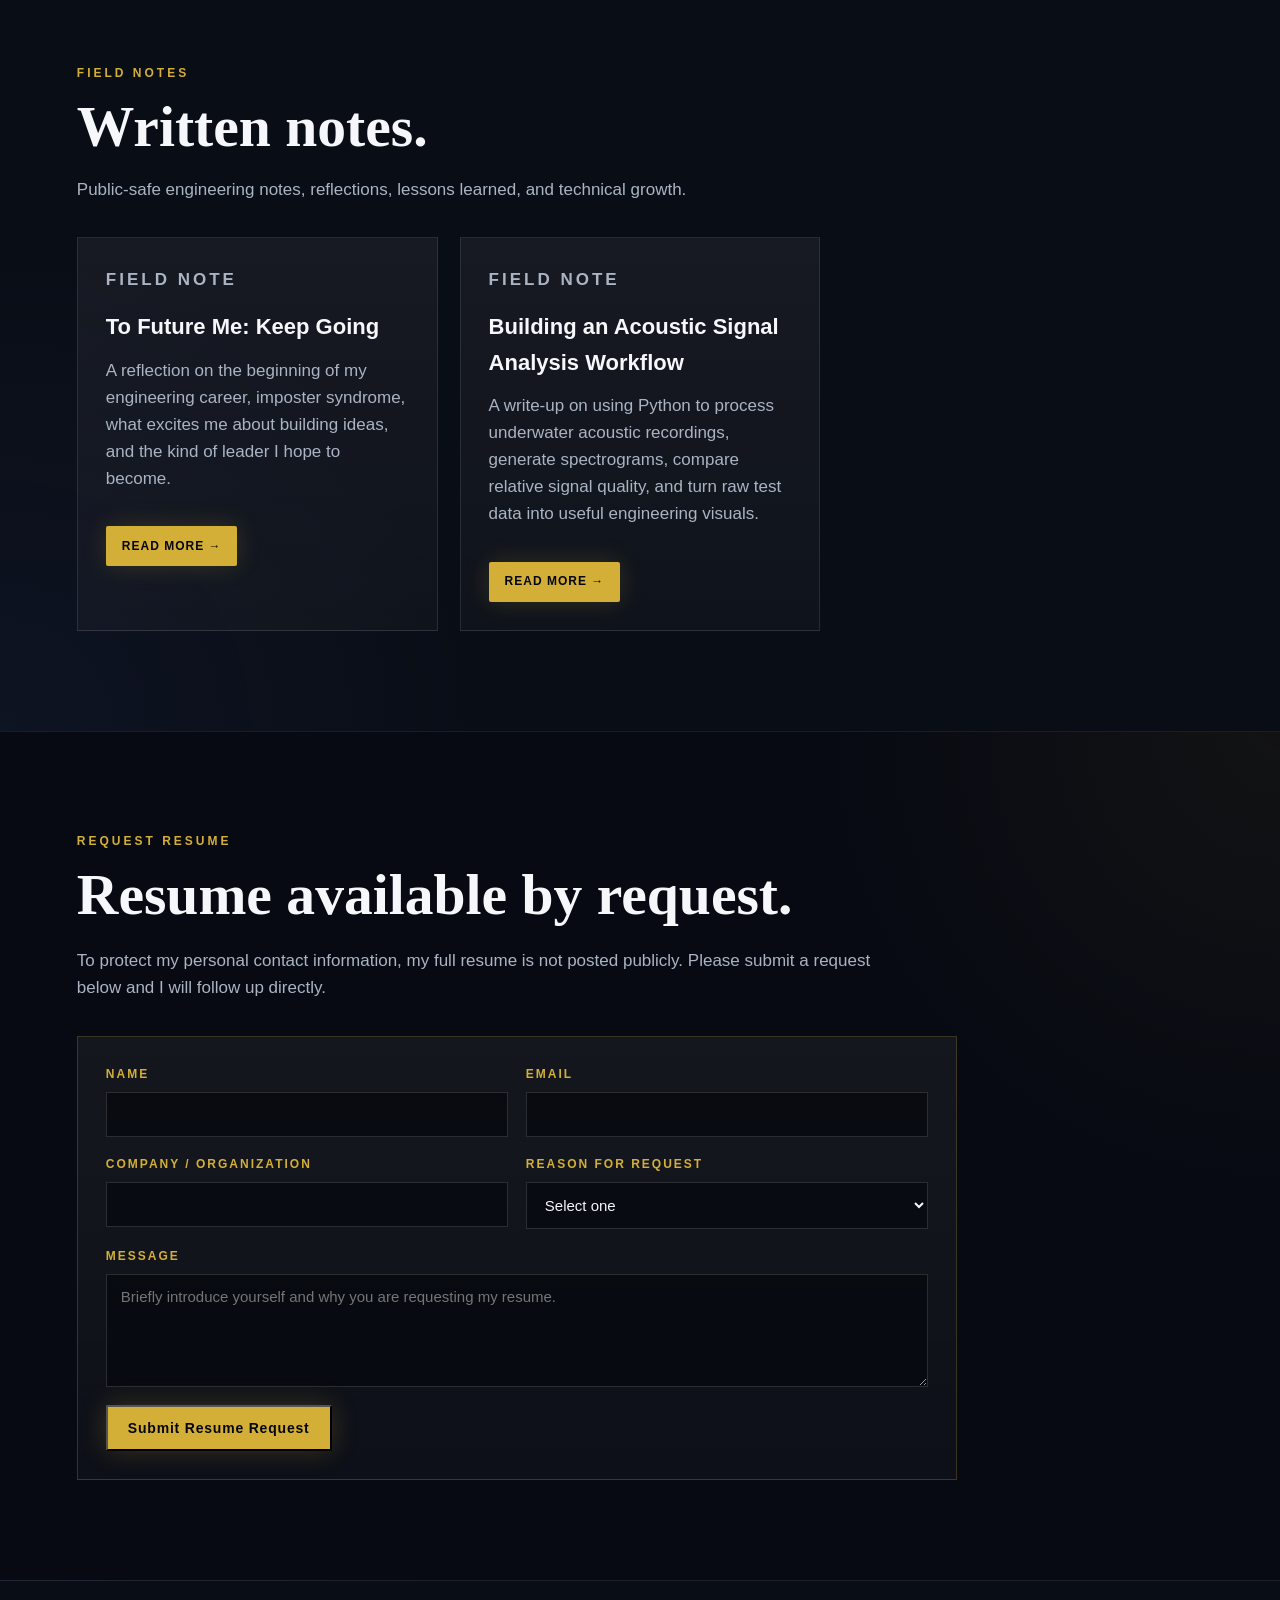
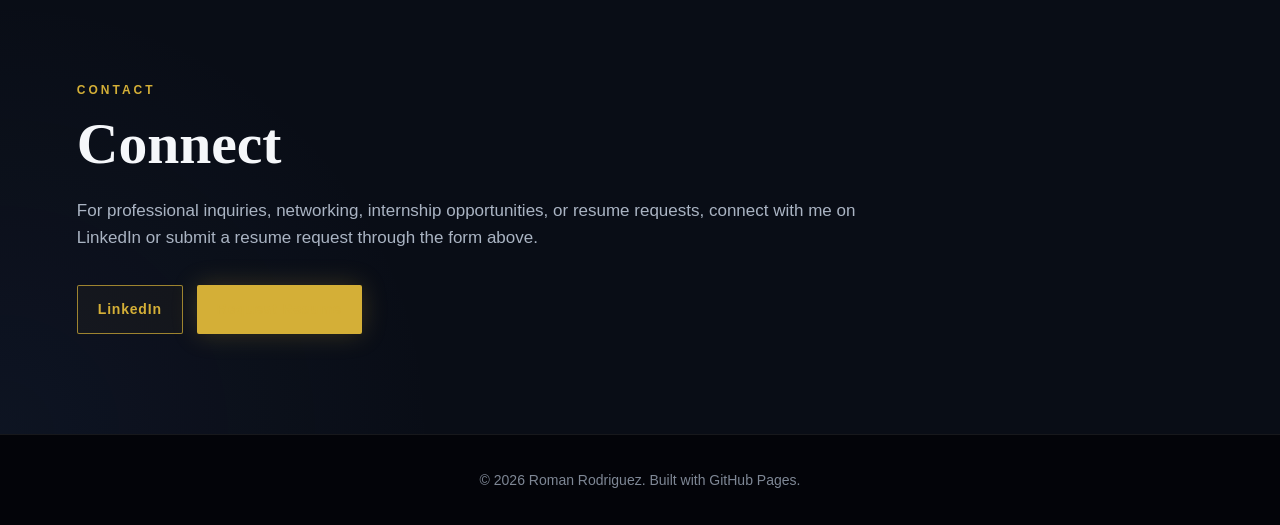
==== commit 89e51fe7: "Update text in index.html for clarity" ====
--- a/index.html
+++ b/index.html
@@ -288,7 +288,7 @@
   <p class="status">Field Note</p>
   <h3>To Future Me: Keep Going</h3>
   <p>
-    A personal reflection on the beginning of my engineering career, imposter syndrome,
+    A reflection on the beginning of my engineering career, imposter syndrome,
     what excites me about building ideas, and the kind of leader I hope to become.
   </p>
   <span class="read-more-button">Read More →</span>
--- a/style.css
+++ b/style.css
@@ -620,4 +620,11 @@
 
 .note-link:hover .read-more-button {
   transform: translateY(-2px);
-}
+  
+}
+.signature {
+  margin-top: 34px;
+  color: #d4af37 !important;
+  font-weight: 700;
+  letter-spacing: 0.8px;
+}
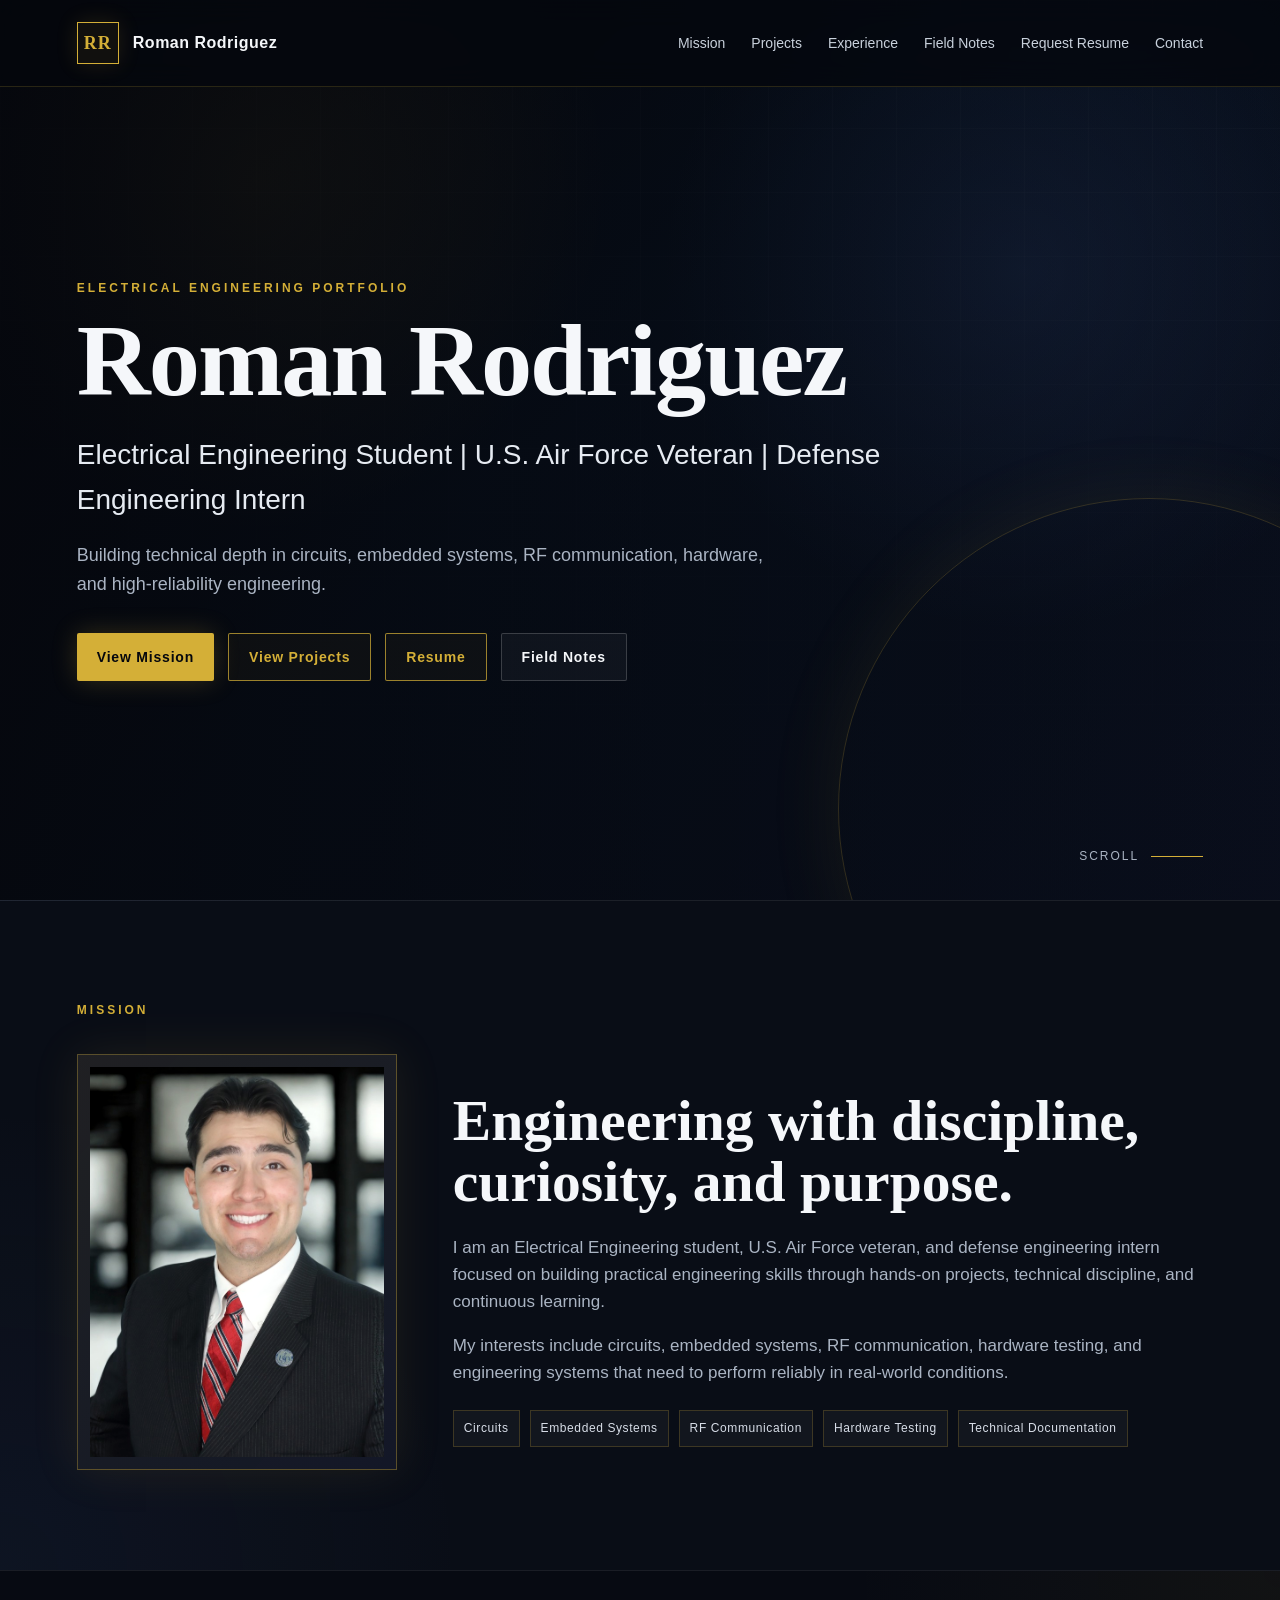
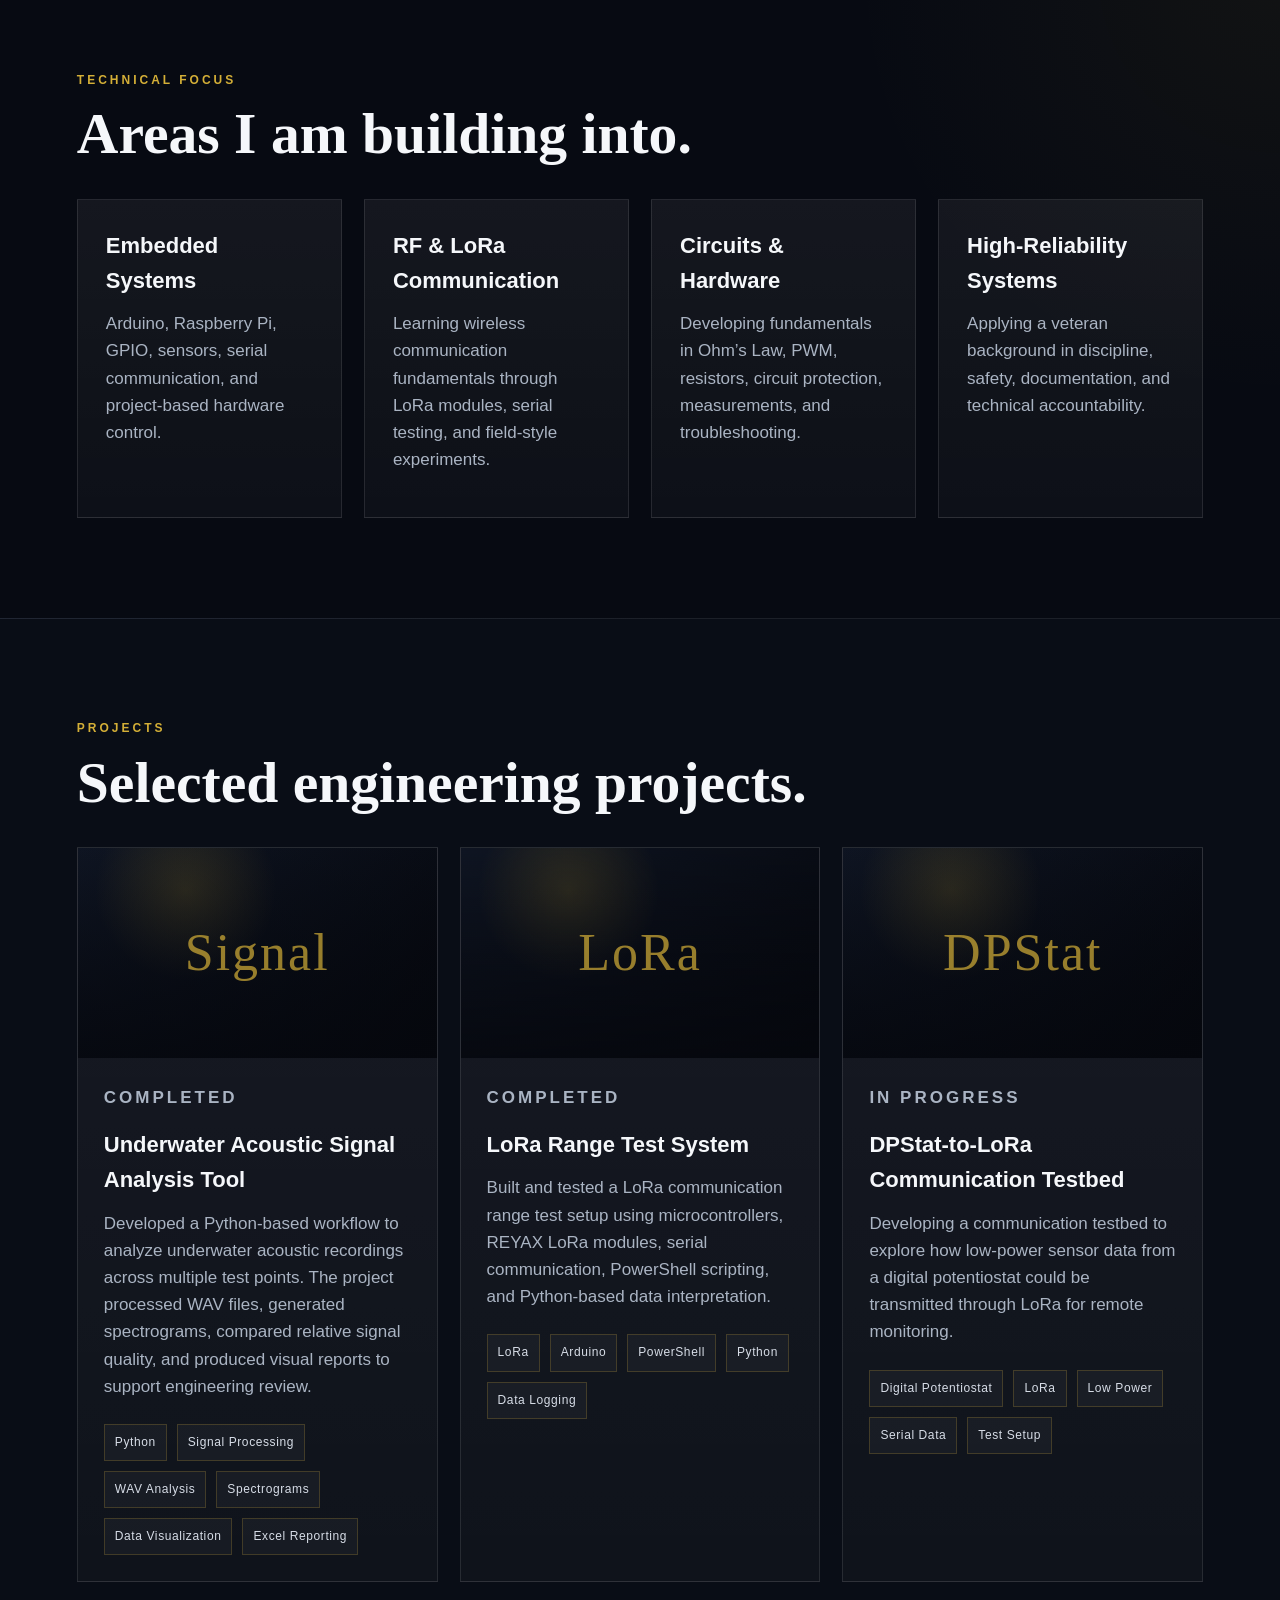
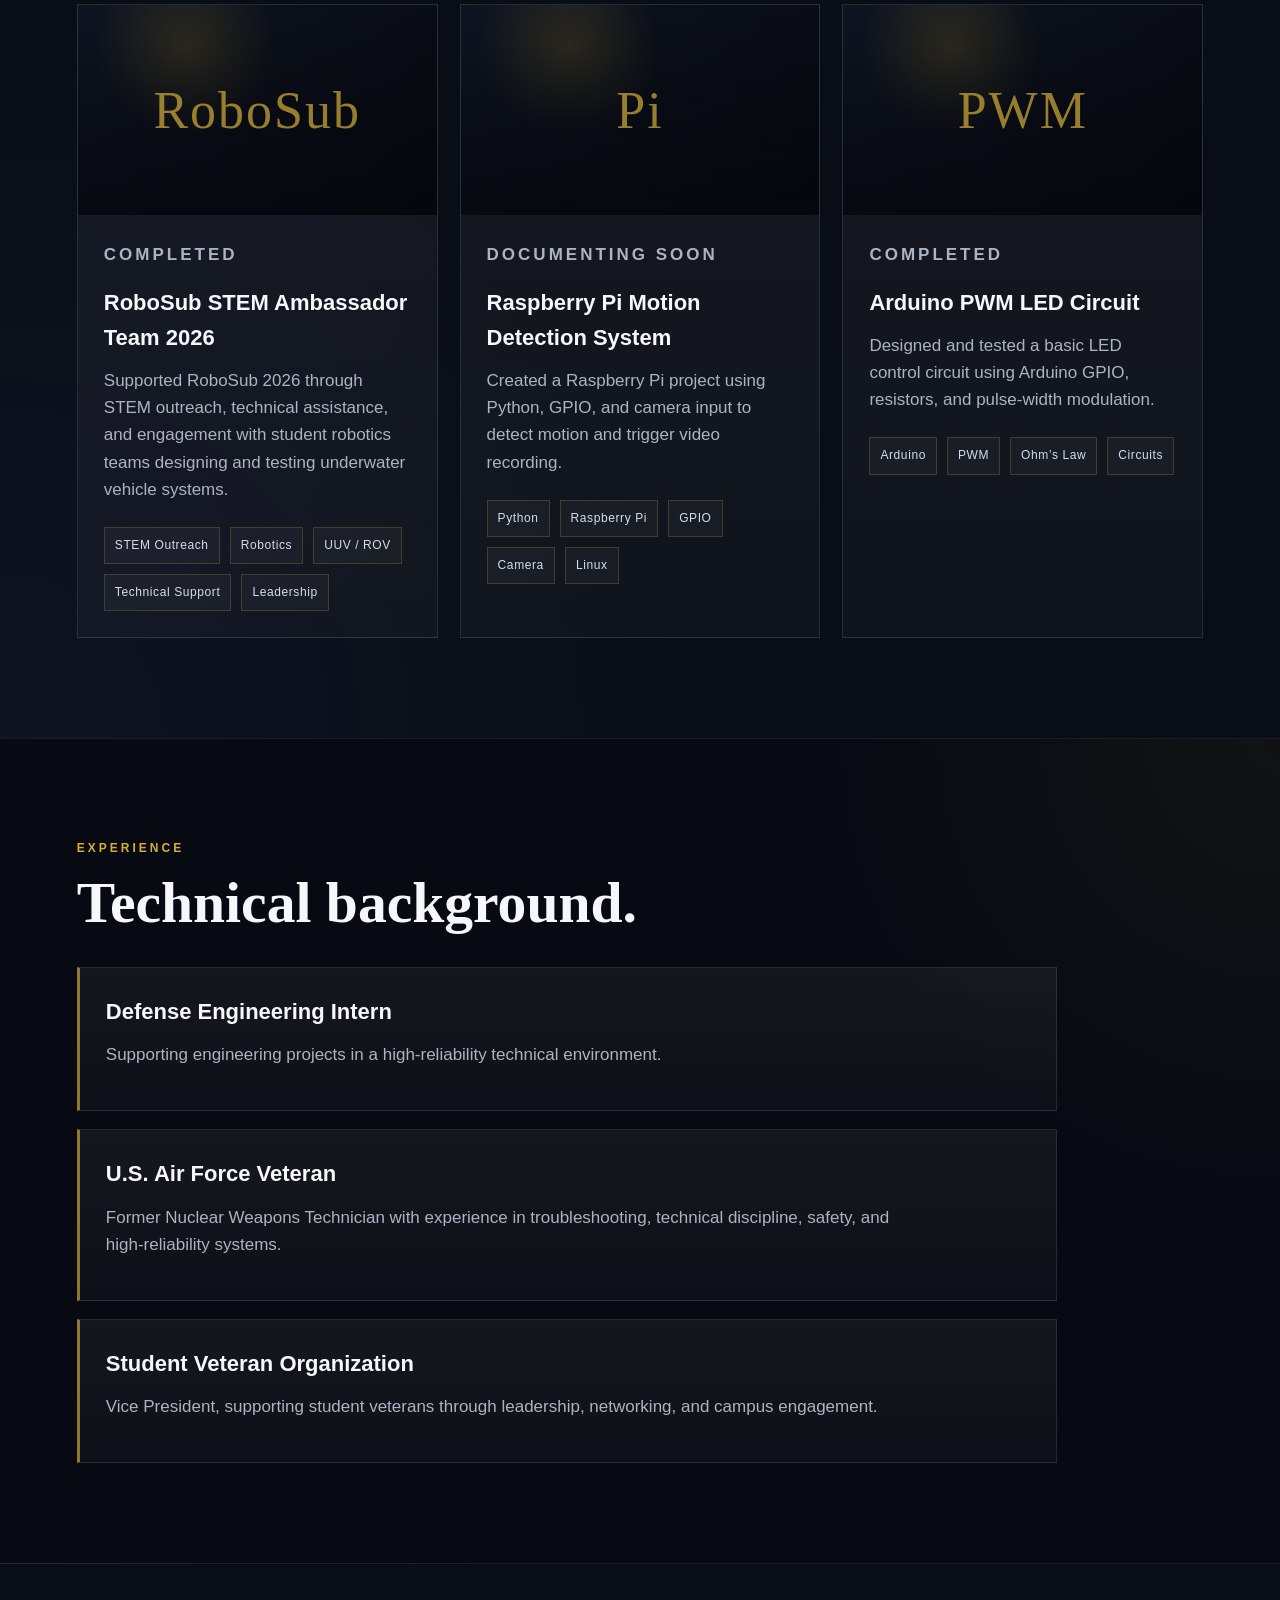
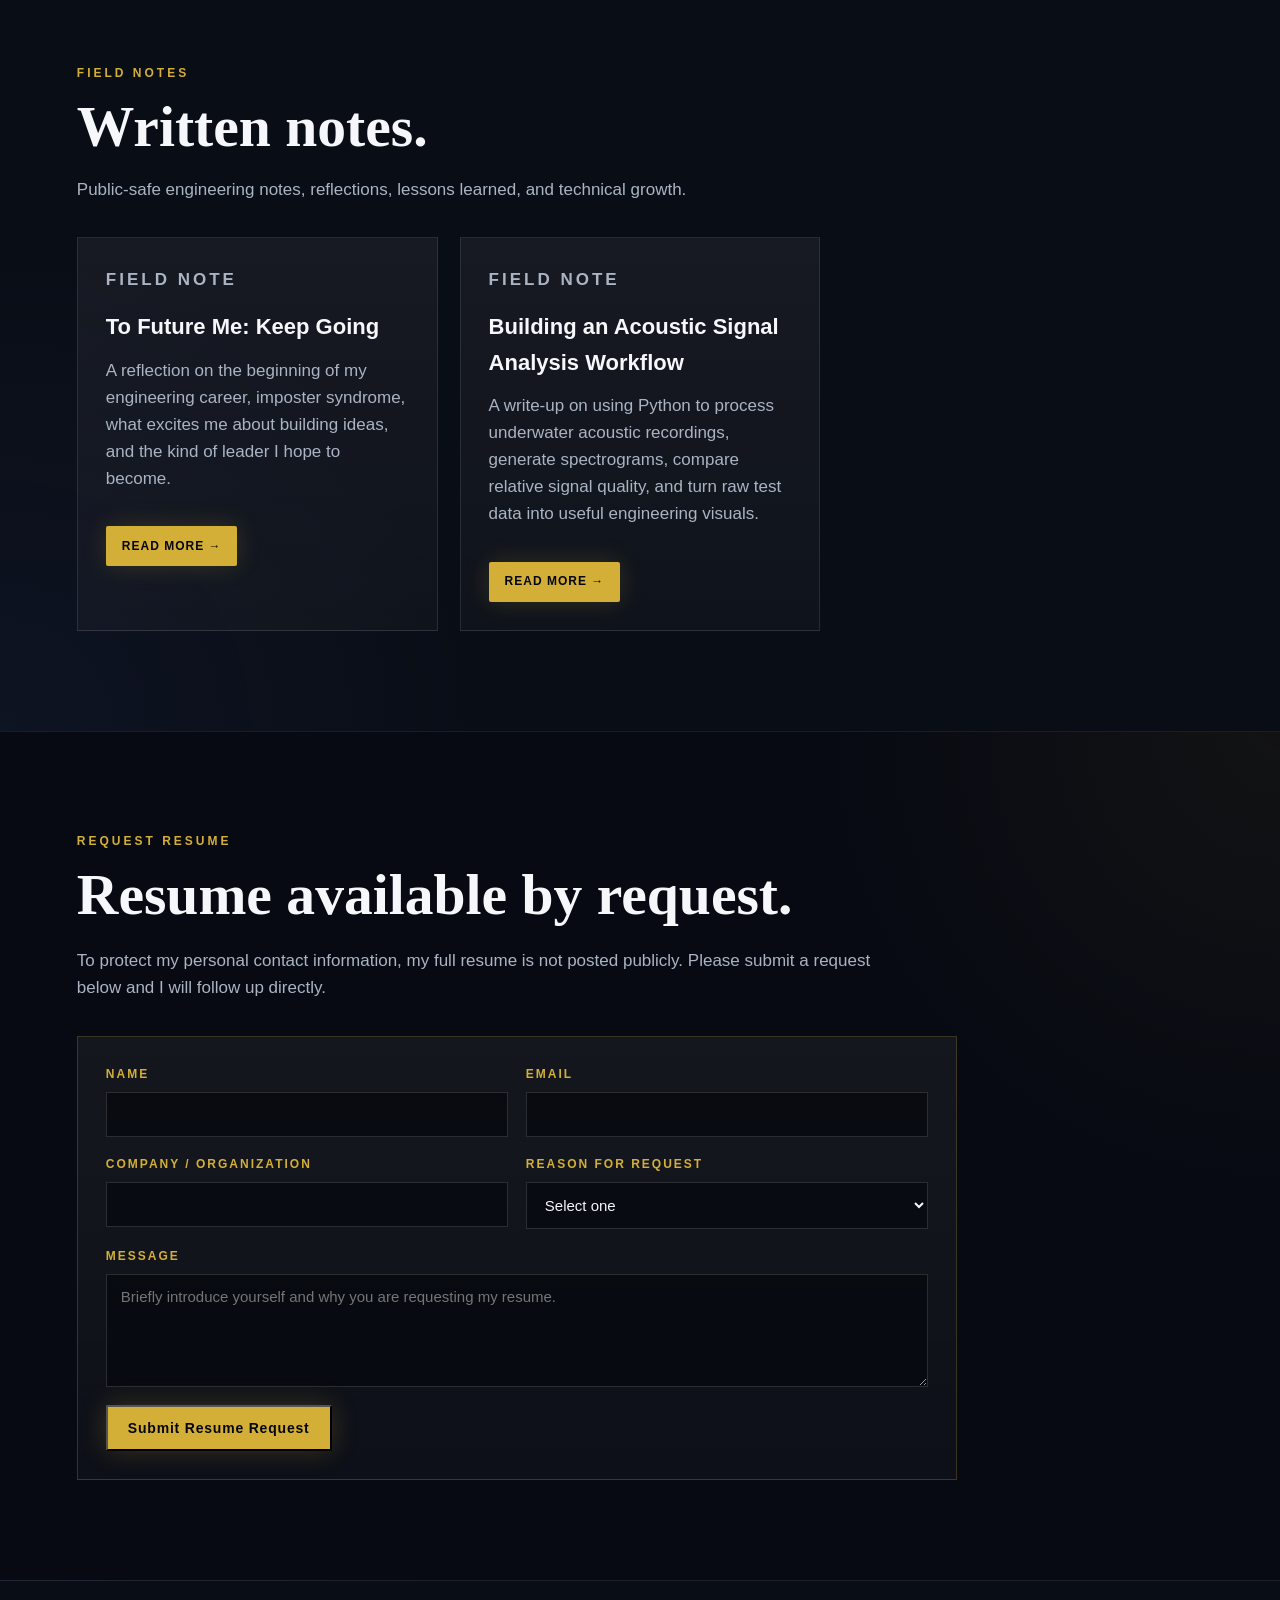
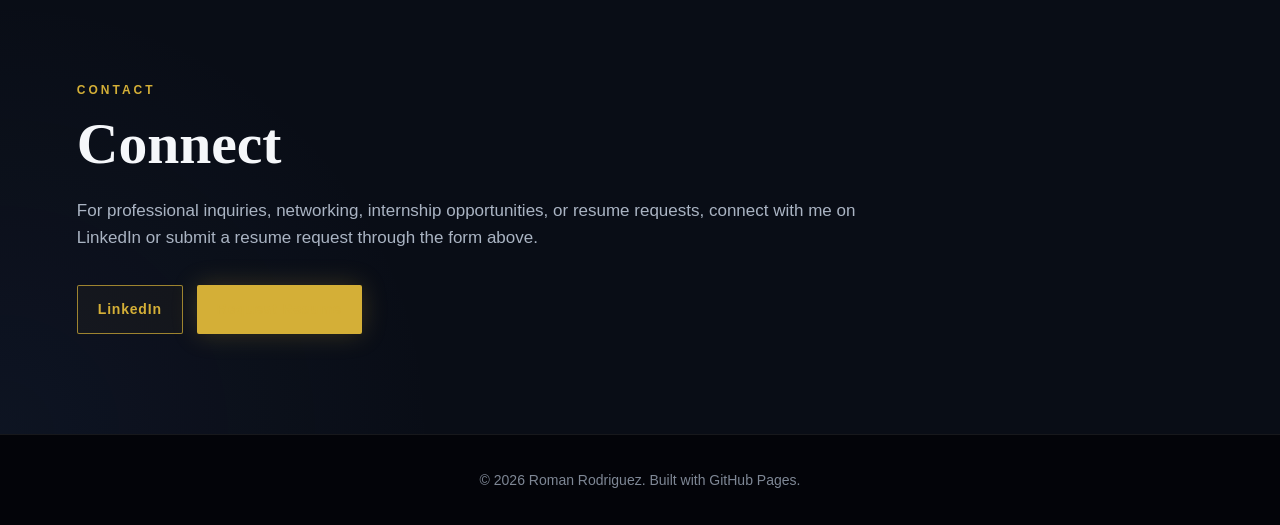
==== commit 2326388d: "Revise RoboSub project details and status Updated project status from 'Upcoming' to 'Completed' and " ====
--- a/index.html
+++ b/index.html
@@ -189,22 +189,23 @@
     </article>
 
     <article class="project-card">
-      <div class="project-image placeholder-bg">RoboSub</div>
-      <div class="project-content">
-        <p class="status">Upcoming</p>
-        <h3>RoboSub STEM Ambassador Team 2026</h3>
-        <p>
-          Selected to support the RoboSub STEM Ambassador Team, assisting with student
-          robotics teams, technical support, STEM outreach, and presentation review.
-        </p>
-        <div class="project-tags">
-          <span>STEM Outreach</span>
-          <span>Robotics</span>
-          <span>Technical Support</span>
-          <span>Leadership</span>
-        </div>
-      </div>
-    </article>
+  <div class="project-image placeholder-bg">RoboSub</div>
+  <div class="project-content">
+    <p class="status">Completed</p>
+    <h3>RoboSub STEM Ambassador Team 2026</h3>
+    <p>
+      Supported RoboSub 2026 through STEM outreach, technical assistance, and engagement
+      with student robotics teams designing and testing underwater vehicle systems.
+    </p>
+    <div class="project-tags">
+      <span>STEM Outreach</span>
+      <span>Robotics</span>
+      <span>UUV / ROV</span>
+      <span>Technical Support</span>
+      <span>Leadership</span>
+    </div>
+  </div>
+</article>
 
     <article class="project-card">
       <div class="project-image placeholder-bg">Pi</div>
--- a/style.css
+++ b/style.css
@@ -628,3 +628,160 @@
   font-weight: 700;
   letter-spacing: 0.8px;
 }
+.page-flash {
+  position: fixed;
+  inset: 0;
+  z-index: 9999;
+  pointer-events: none;
+  overflow: hidden;
+  background:
+    radial-gradient(circle at 55% 18%, rgba(255, 255, 255, 0.72), transparent 12%),
+    radial-gradient(circle at 50% 25%, rgba(212, 175, 55, 0.45), transparent 28%),
+    linear-gradient(135deg, rgba(255,255,255,0.18), rgba(212,175,55,0.12), transparent 70%);
+  animation: stormFlash 1.15s ease-out forwards;
+}
+
+.page-flash::before {
+  content: "";
+  position: absolute;
+  top: -8%;
+  left: 48%;
+  width: 150px;
+  height: 115%;
+  background: linear-gradient(
+    to bottom,
+    rgba(255,255,255,1),
+    rgba(255,255,255,0.95),
+    rgba(212,175,55,0.78),
+    rgba(255,255,255,0)
+  );
+  clip-path: polygon(
+    52% 0%,
+    70% 18%,
+    57% 18%,
+    82% 42%,
+    64% 42%,
+    88% 67%,
+    56% 67%,
+    72% 100%,
+    28% 58%,
+    49% 58%,
+    24% 33%,
+    43% 33%,
+    22% 10%,
+    39% 10%
+  );
+  filter:
+    drop-shadow(0 0 10px rgba(255,255,255,0.95))
+    drop-shadow(0 0 28px rgba(212,175,55,0.85))
+    drop-shadow(0 0 55px rgba(255,255,255,0.45));
+  transform: rotate(8deg);
+  animation: boltStrike 1.05s ease-out forwards;
+}
+
+.page-flash::after {
+  content: "";
+  position: absolute;
+  top: 6%;
+  left: 27%;
+  width: 95px;
+  height: 70%;
+  background: linear-gradient(
+    to bottom,
+    rgba(255,255,255,0.95),
+    rgba(212,175,55,0.65),
+    rgba(255,255,255,0)
+  );
+  clip-path: polygon(
+    50% 0%,
+    66% 22%,
+    54% 22%,
+    76% 48%,
+    59% 48%,
+    70% 82%,
+    38% 55%,
+    50% 55%,
+    30% 28%,
+    43% 28%
+  );
+  filter:
+    drop-shadow(0 0 8px rgba(255,255,255,0.9))
+    drop-shadow(0 0 22px rgba(212,175,55,0.75));
+  transform: rotate(-14deg);
+  animation: sideBoltStrike 1.05s ease-out forwards;
+}
+
+@keyframes stormFlash {
+  0% {
+    opacity: 0;
+  }
+  5% {
+    opacity: 1;
+  }
+  10% {
+    opacity: 0.25;
+  }
+  16% {
+    opacity: 0.95;
+  }
+  24% {
+    opacity: 0.18;
+  }
+  38% {
+    opacity: 0.55;
+  }
+  100% {
+    opacity: 0;
+    visibility: hidden;
+  }
+}
+
+@keyframes boltStrike {
+  0% {
+    opacity: 0;
+    transform: translateY(-40px) rotate(8deg) scaleY(0.85);
+  }
+  7% {
+    opacity: 1;
+    transform: translateY(0) rotate(8deg) scaleY(1);
+  }
+  13% {
+    opacity: 0.15;
+  }
+  19% {
+    opacity: 1;
+  }
+  32% {
+    opacity: 0.25;
+  }
+  100% {
+    opacity: 0;
+    transform: translateY(16px) rotate(8deg);
+  }
+}
+
+@keyframes sideBoltStrike {
+  0% {
+    opacity: 0;
+    transform: translateY(-30px) rotate(-14deg) scaleY(0.85);
+  }
+  9% {
+    opacity: 0.85;
+  }
+  15% {
+    opacity: 0.1;
+  }
+  21% {
+    opacity: 0.75;
+  }
+  100% {
+    opacity: 0;
+    transform: translateY(12px) rotate(-14deg);
+  }
+}
+
+@media (prefers-reduced-motion: reduce) {
+  .page-flash {
+    display: none;
+  }
+}
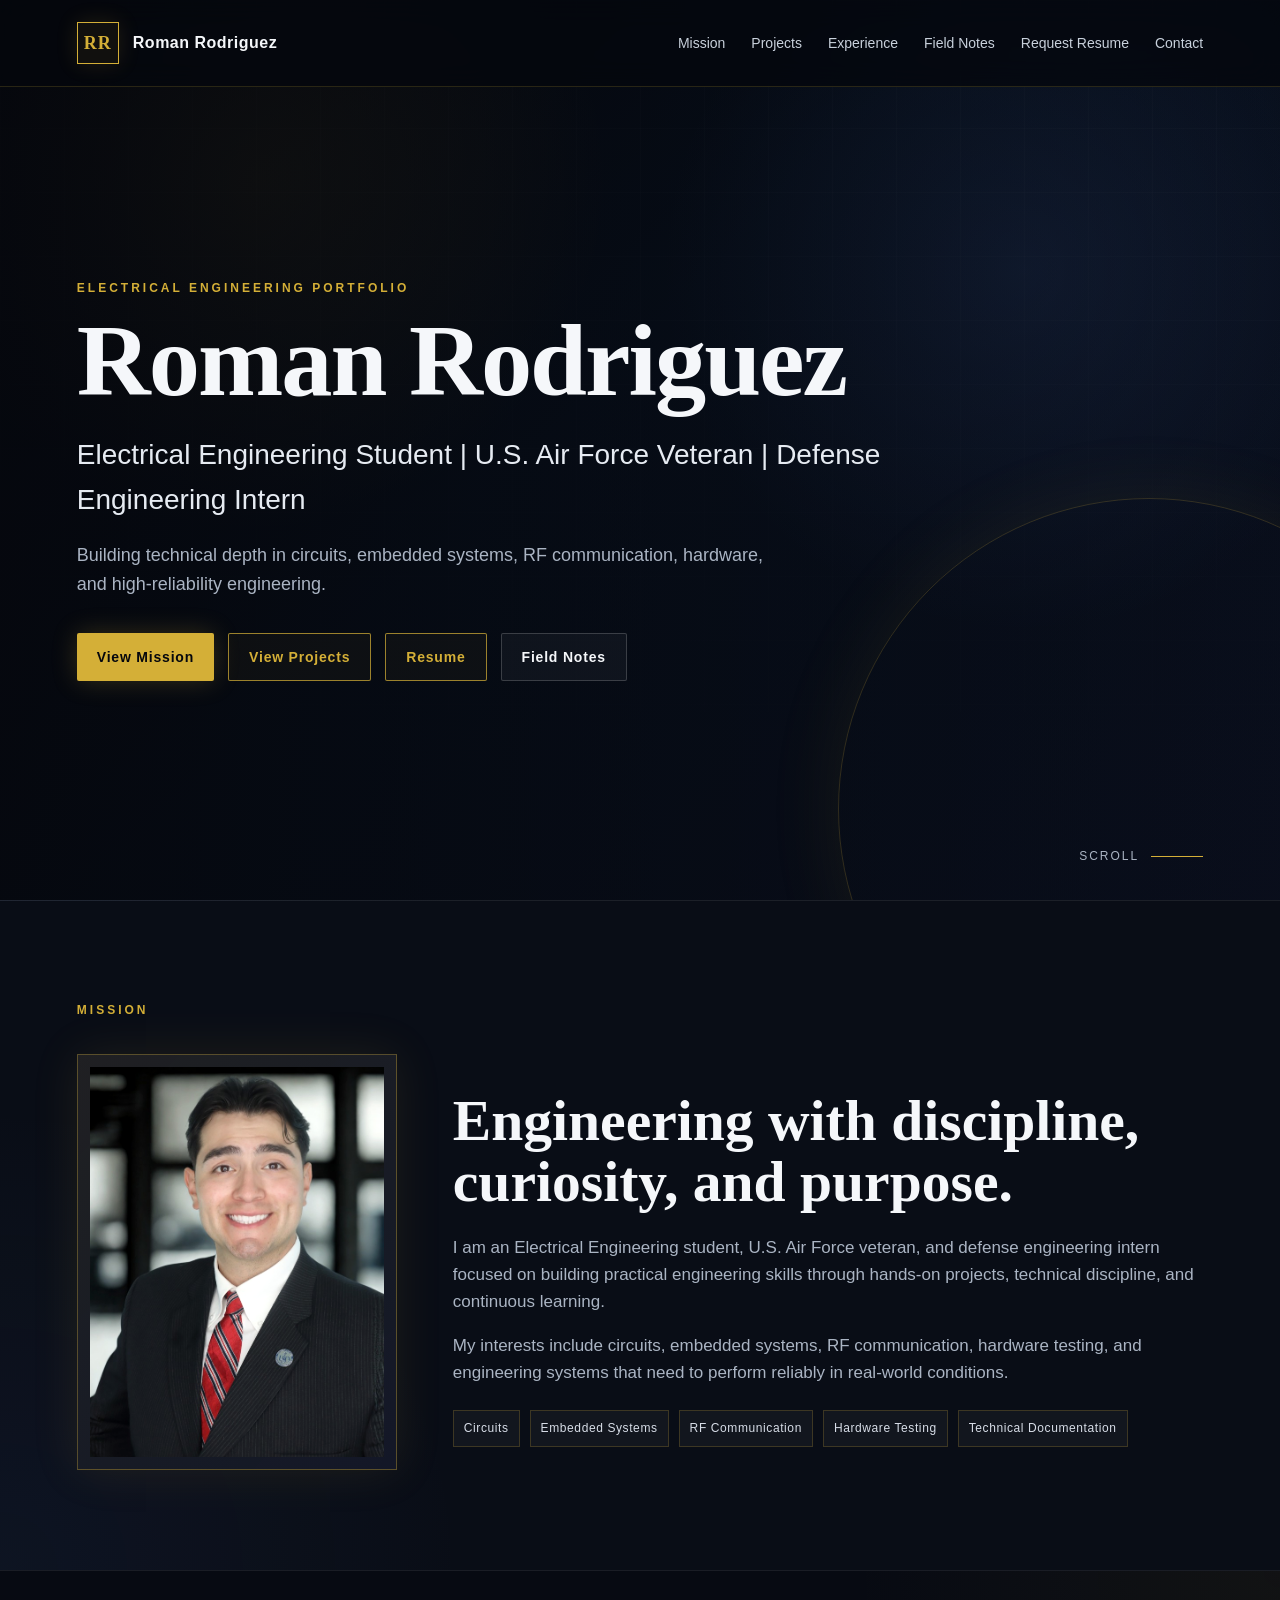
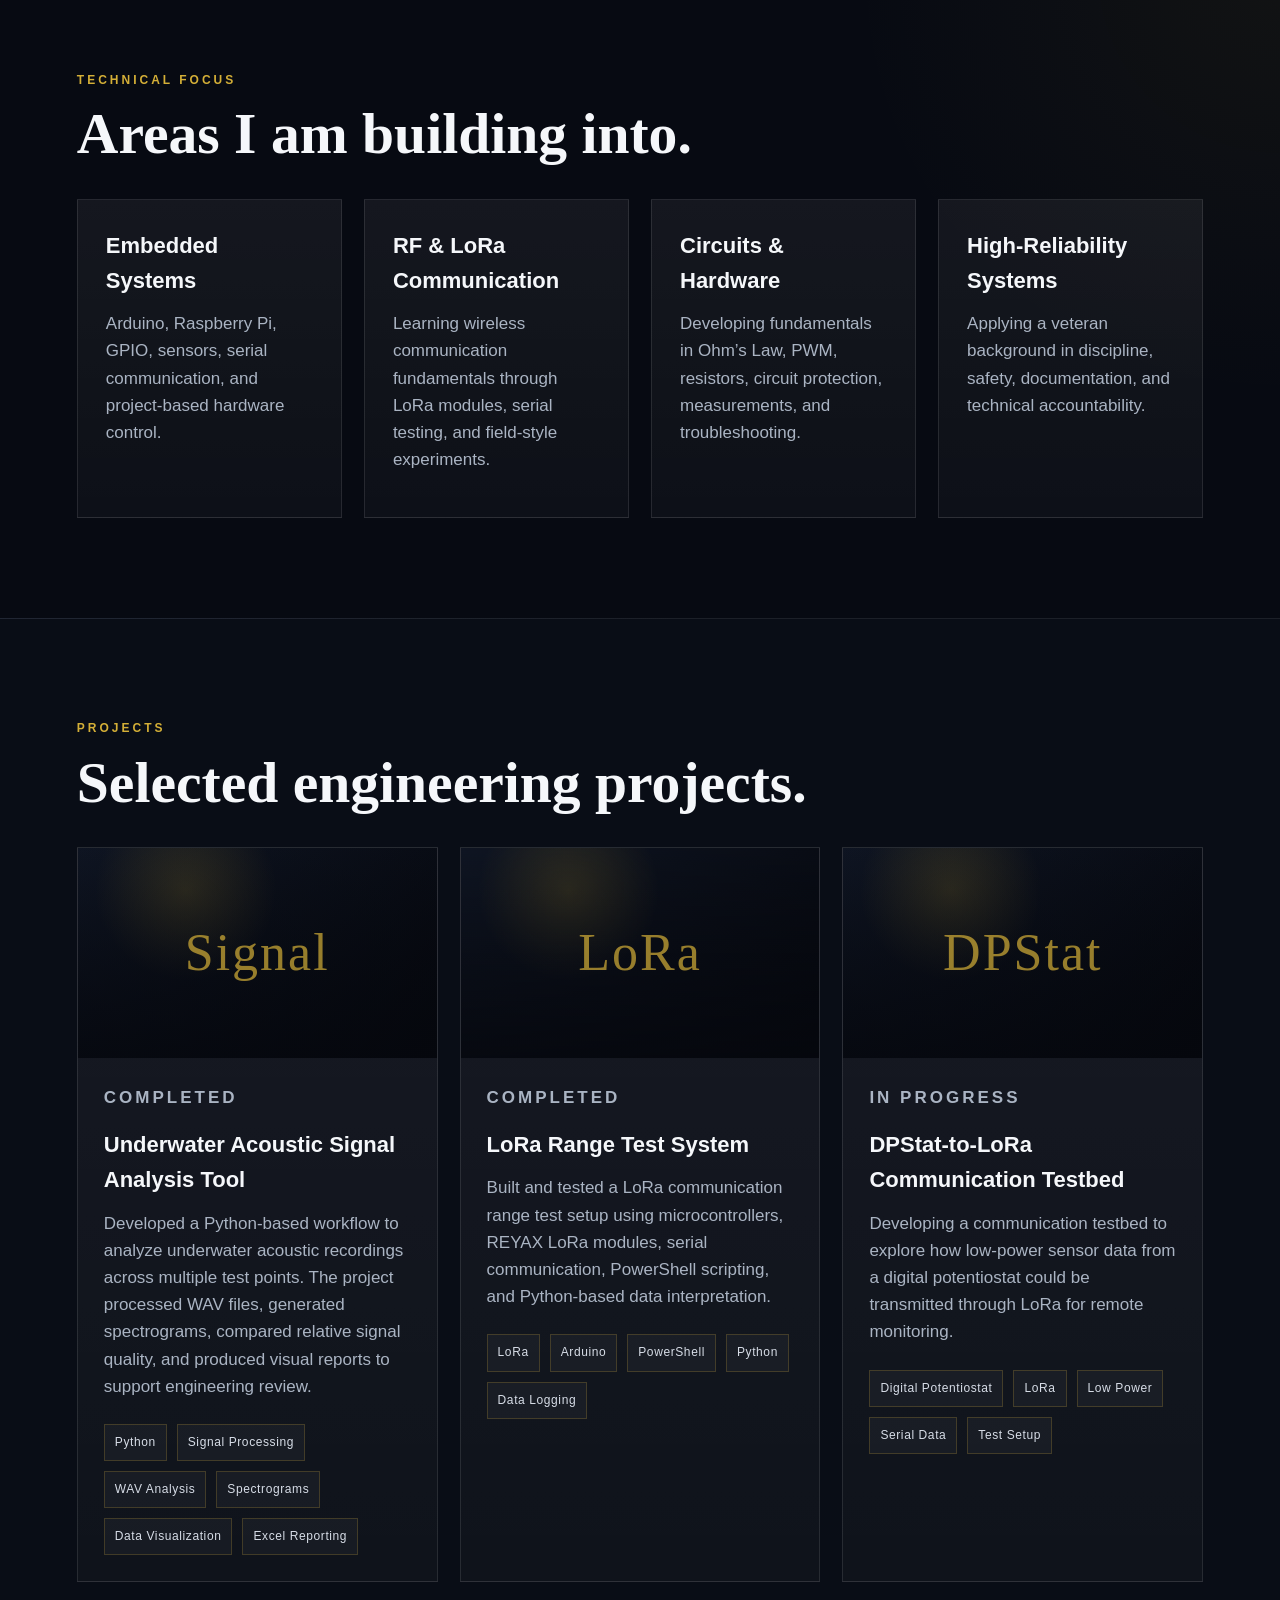
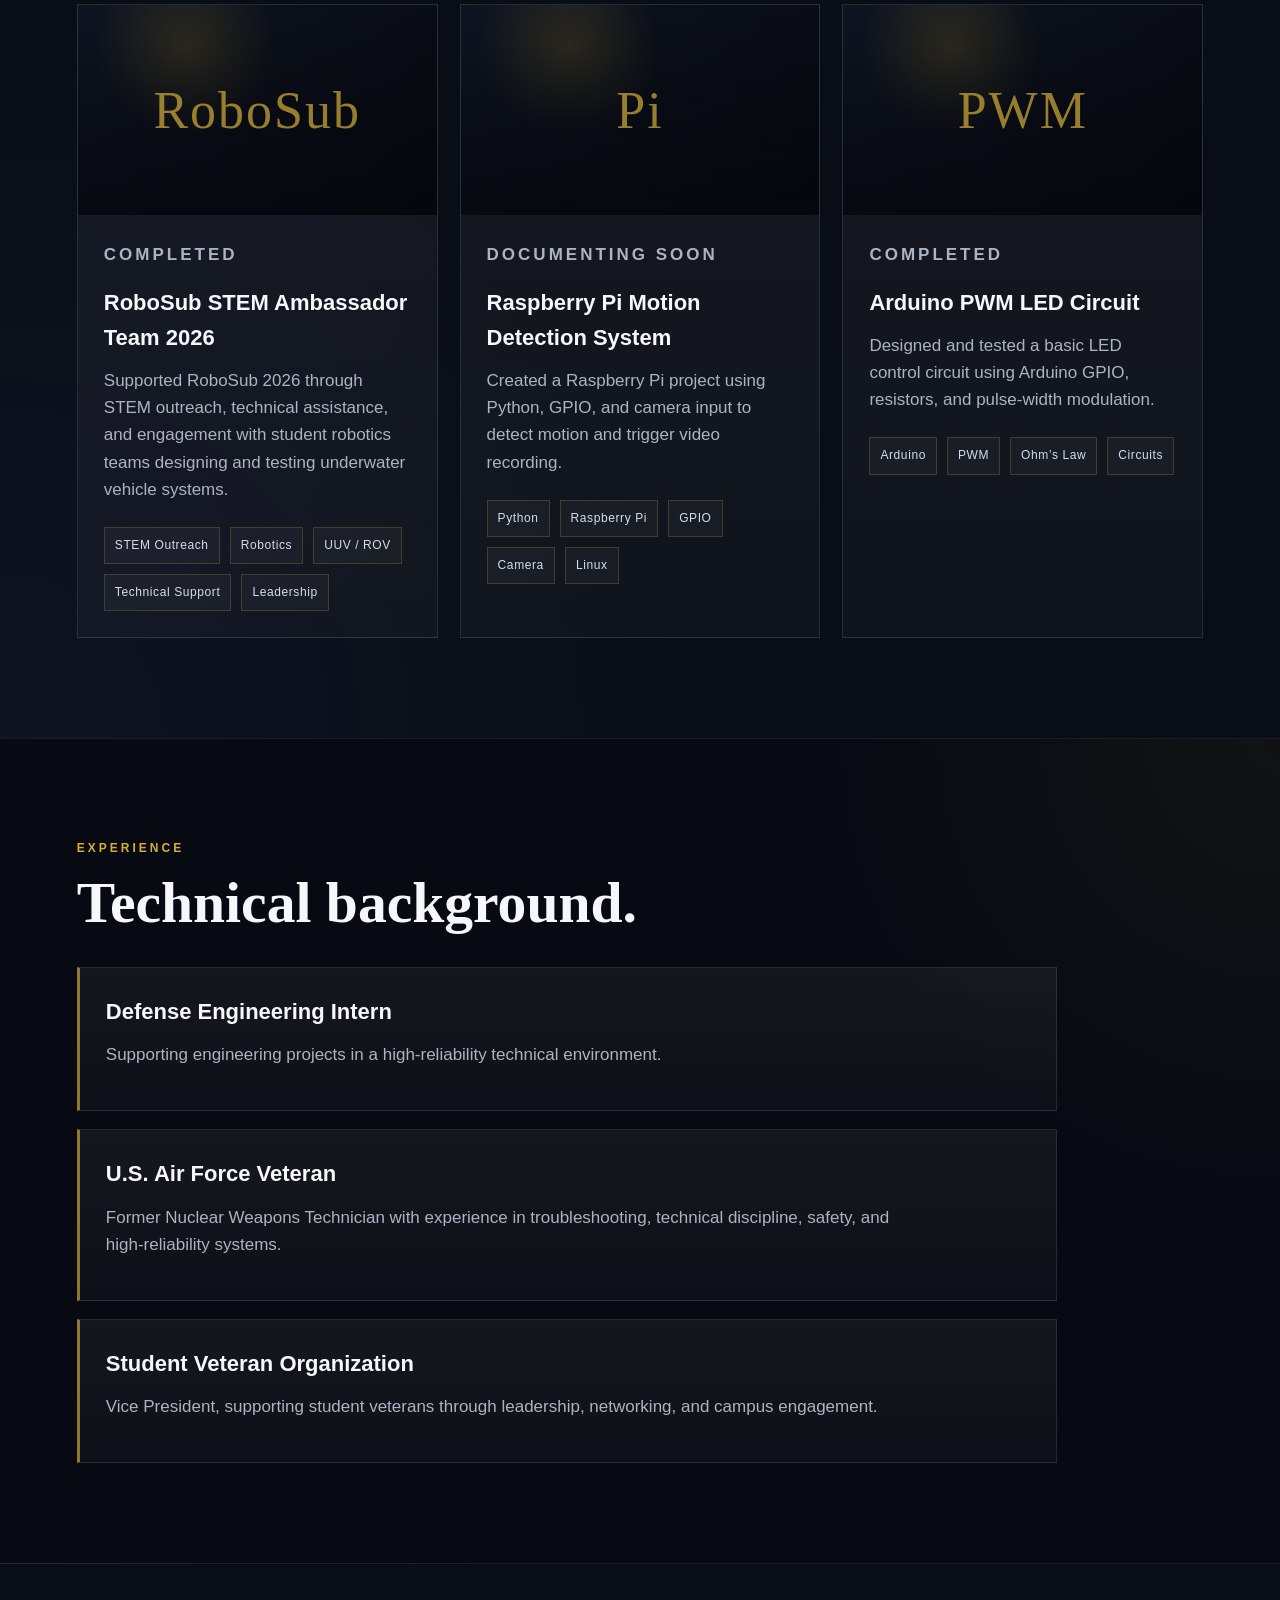
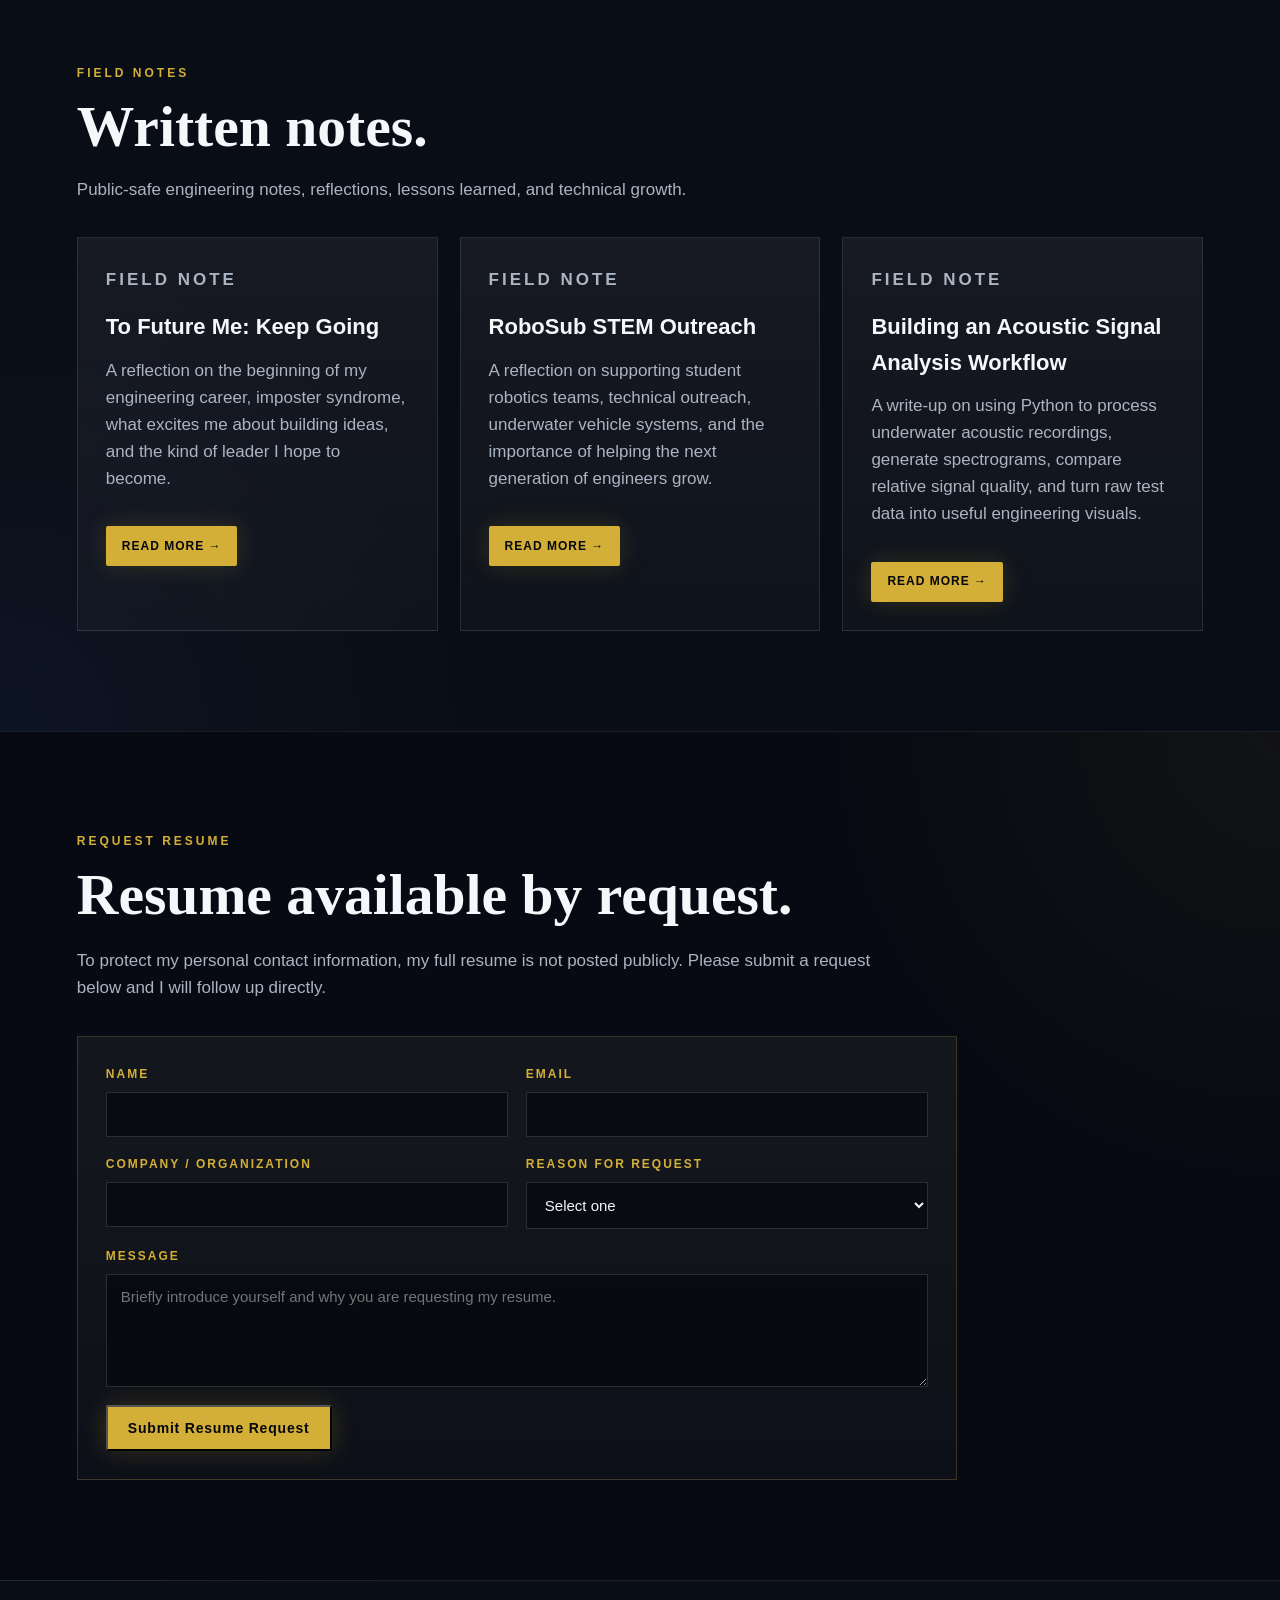
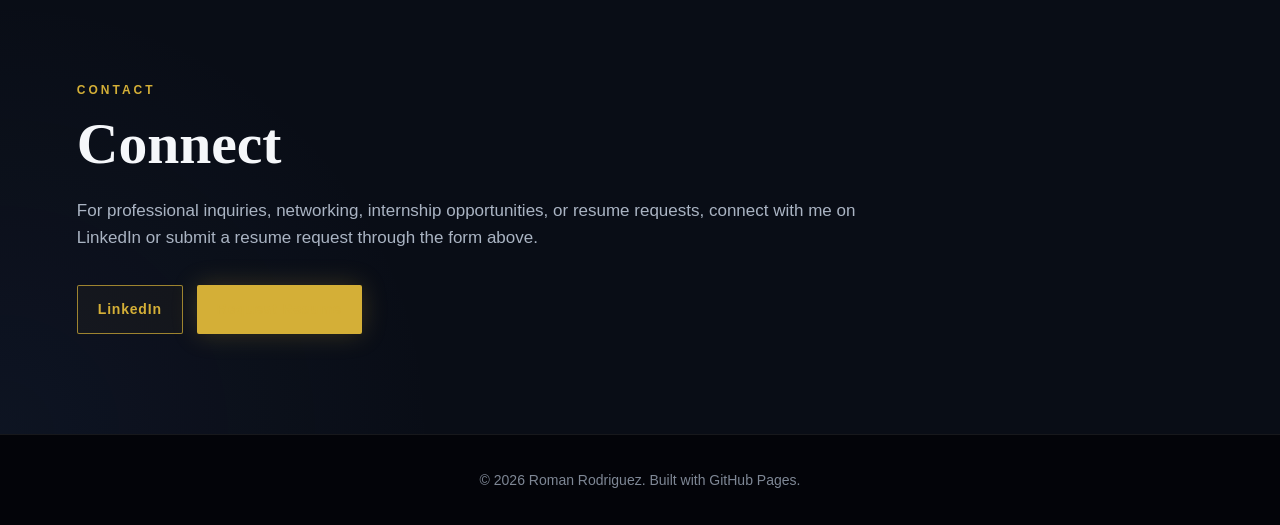
==== commit 31d4a003: "Add RoboSub STEM Outreach field note card Added a new card for 'RoboSub STEM Outreach' with a descri" ====
--- a/index.html
+++ b/index.html
@@ -295,6 +295,16 @@
   <span class="read-more-button">Read More →</span>
 </a>
 
+    <a href="field-notes/robosub-stem-outreach.html" class="card note-link">
+  <p class="status">Field Note</p>
+  <h3>RoboSub STEM Outreach</h3>
+  <p>
+    A reflection on supporting student robotics teams, technical outreach, underwater
+    vehicle systems, and the importance of helping the next generation of engineers grow.
+  </p>
+  <span class="read-more-button">Read More →</span>
+</a>
+    
     <a href="field-notes/acoustic-signal-analysis.html" class="card note-link">
       <p class="status">Field Note</p>
       <h3>Building an Acoustic Signal Analysis Workflow</h3>
